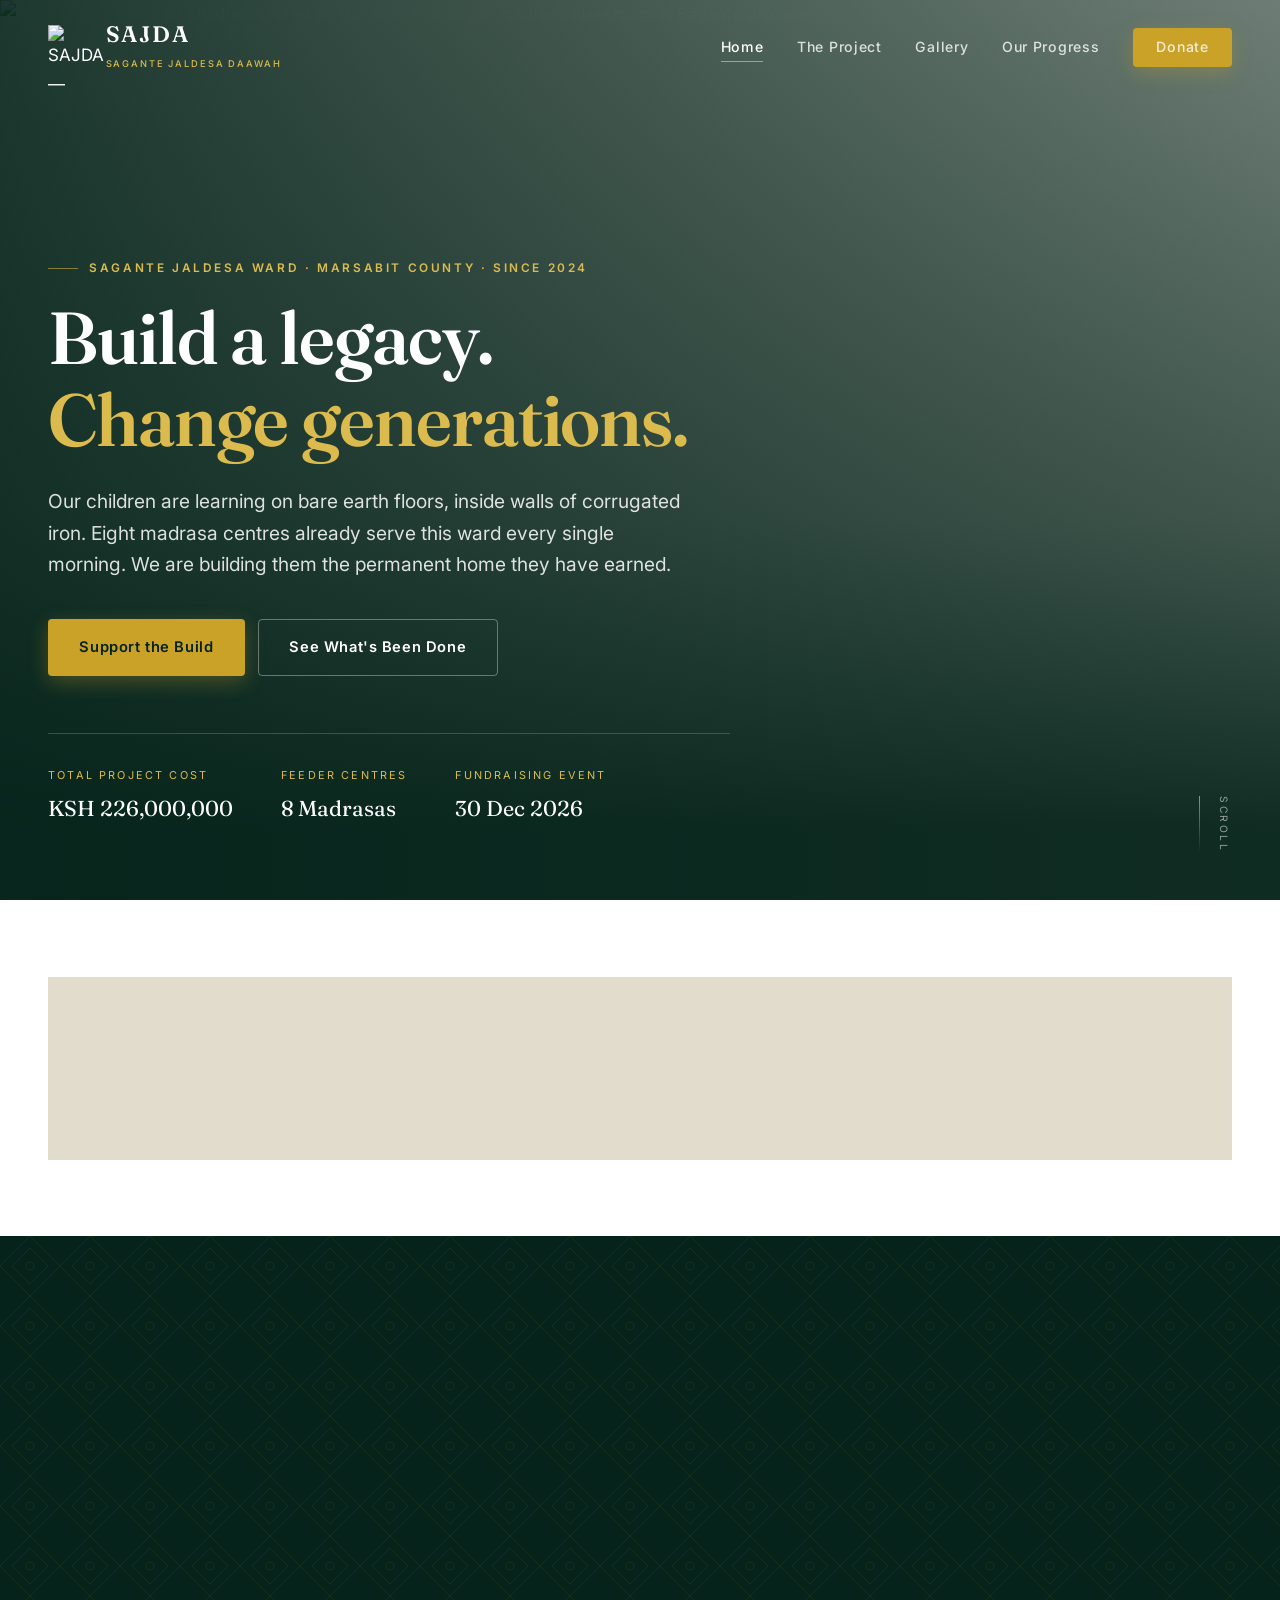
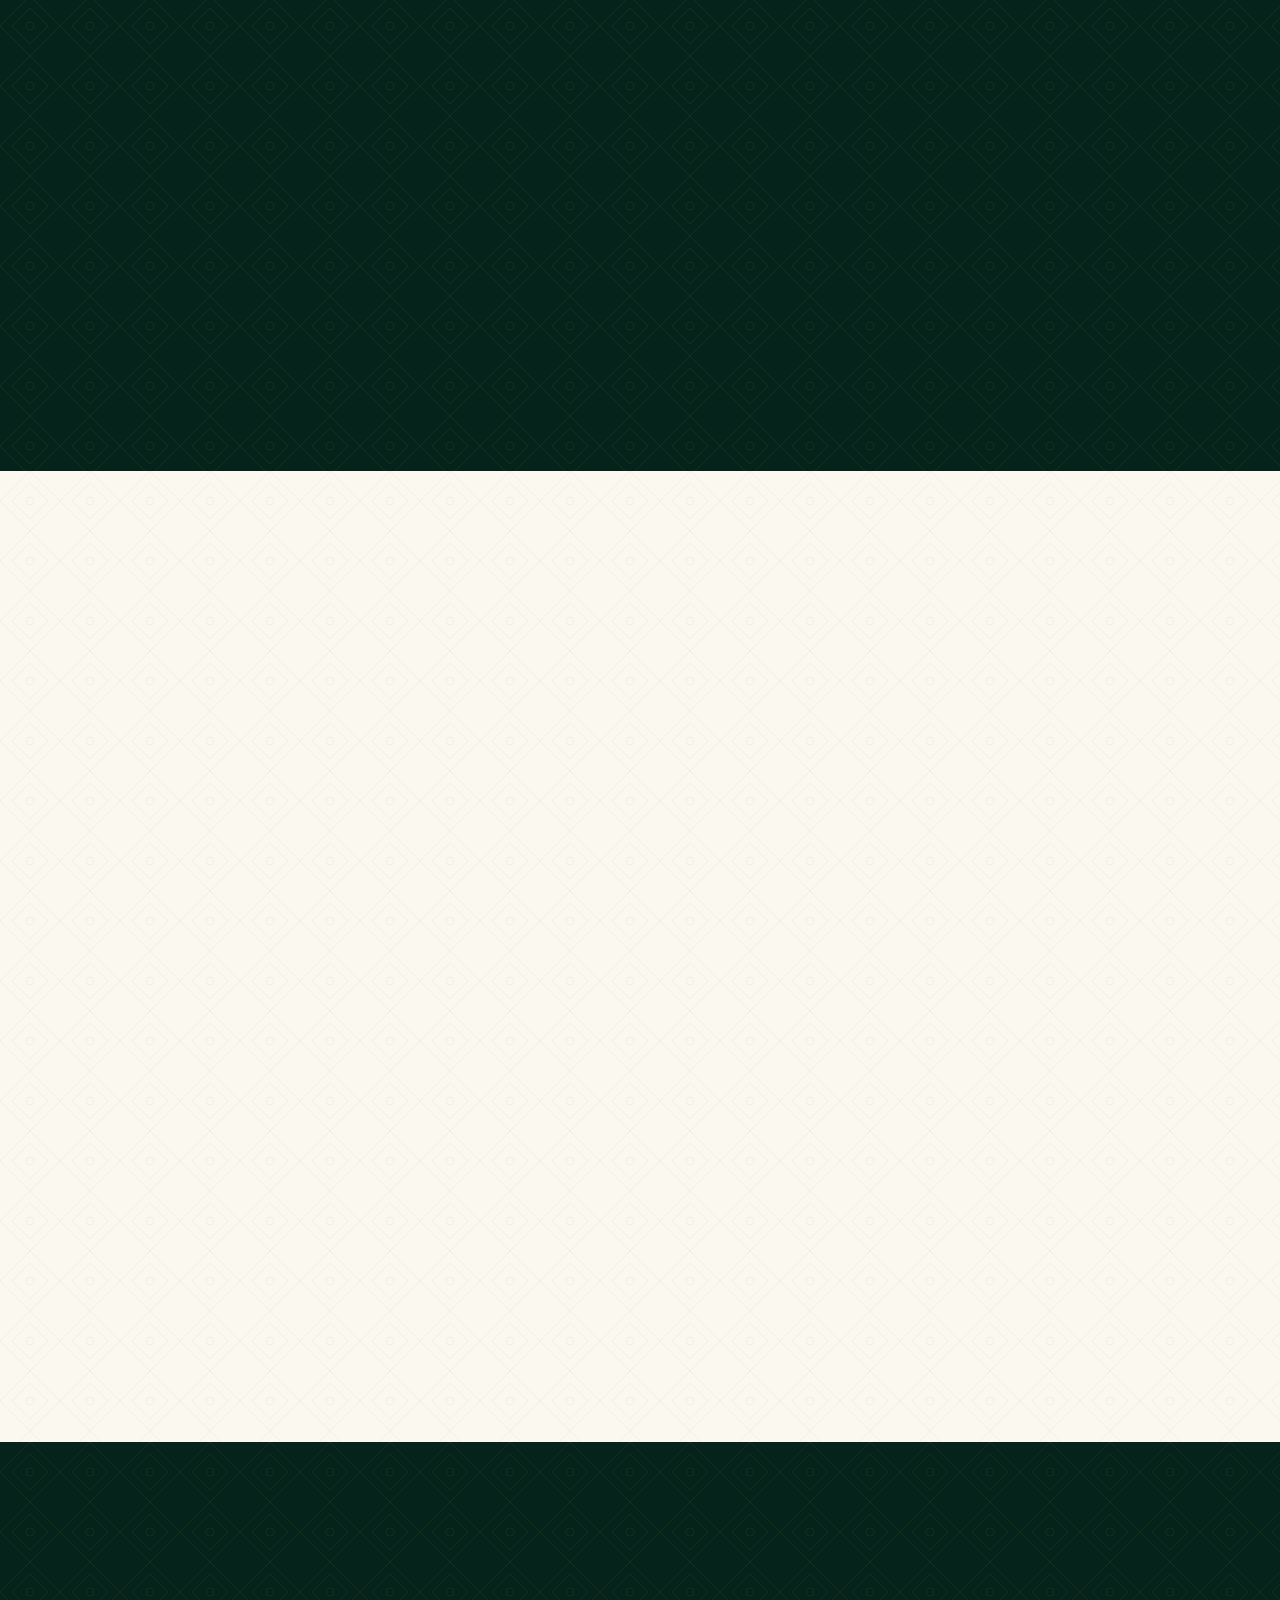
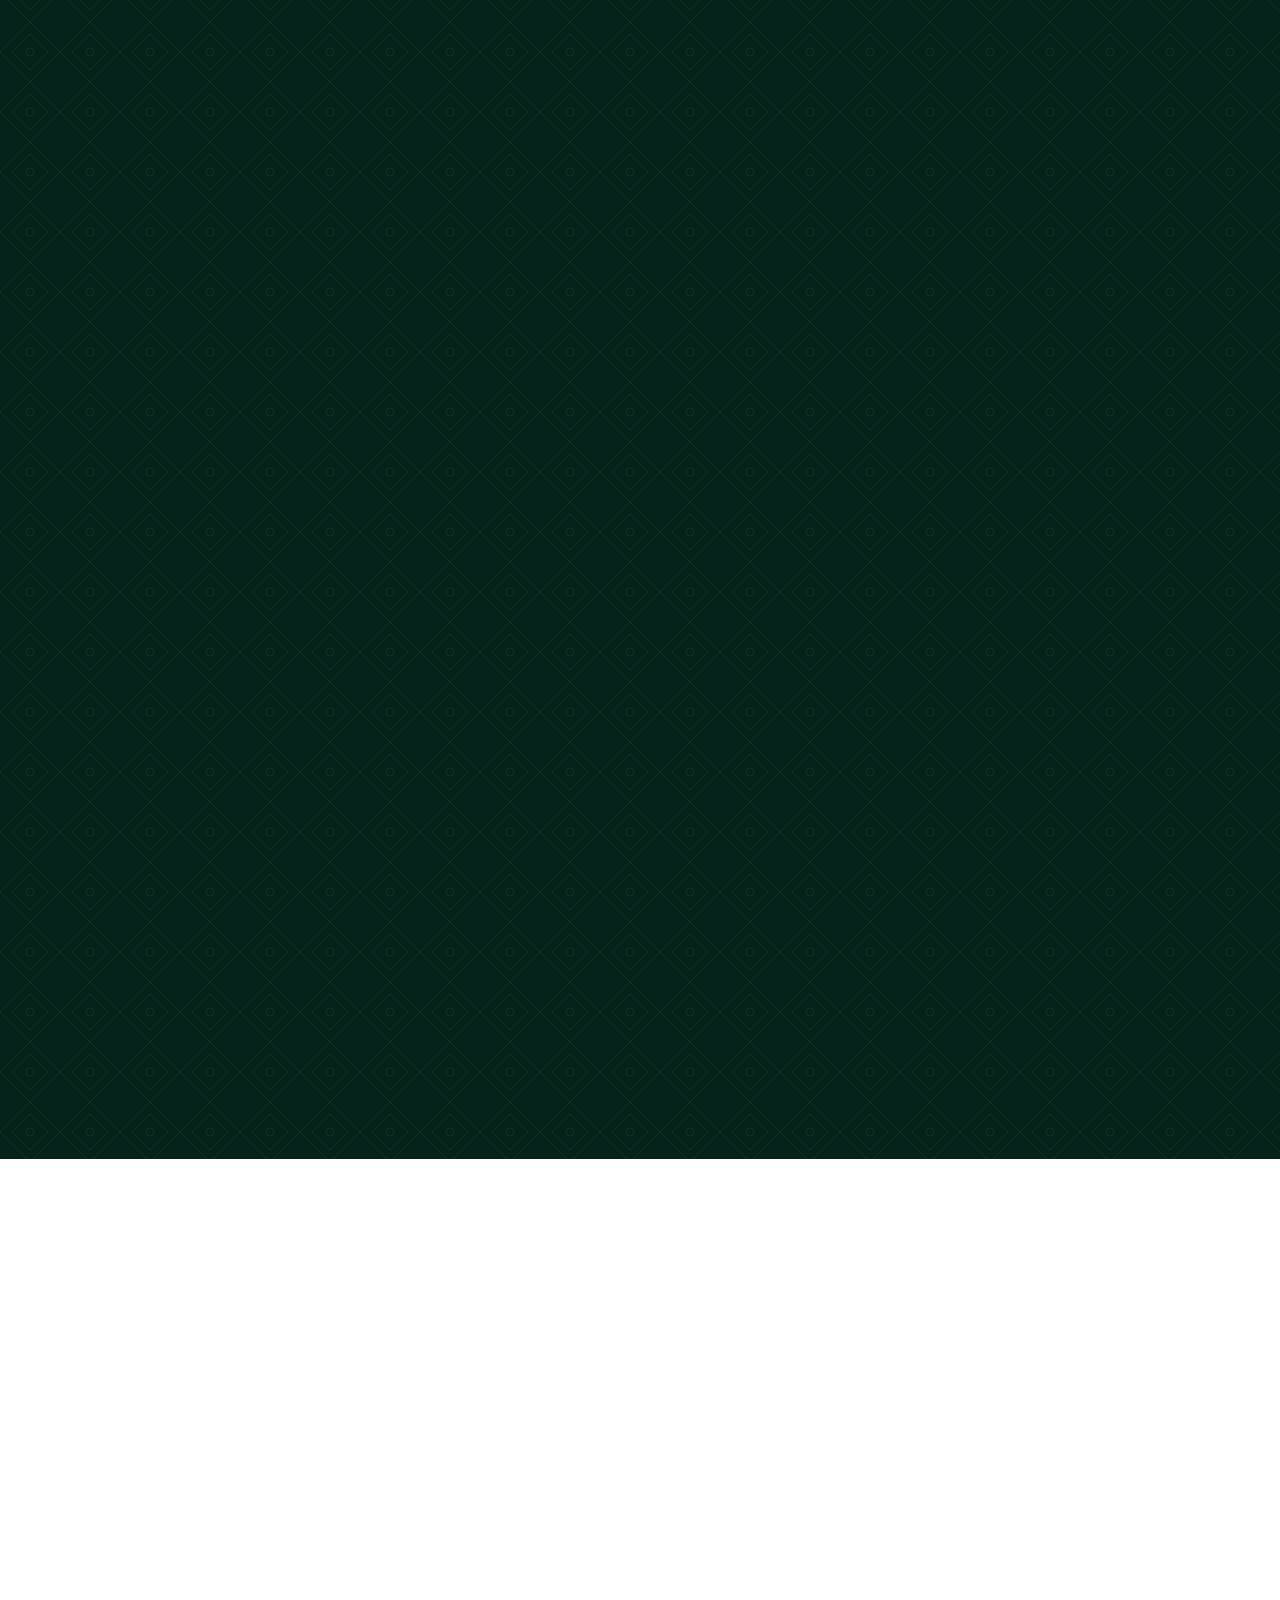
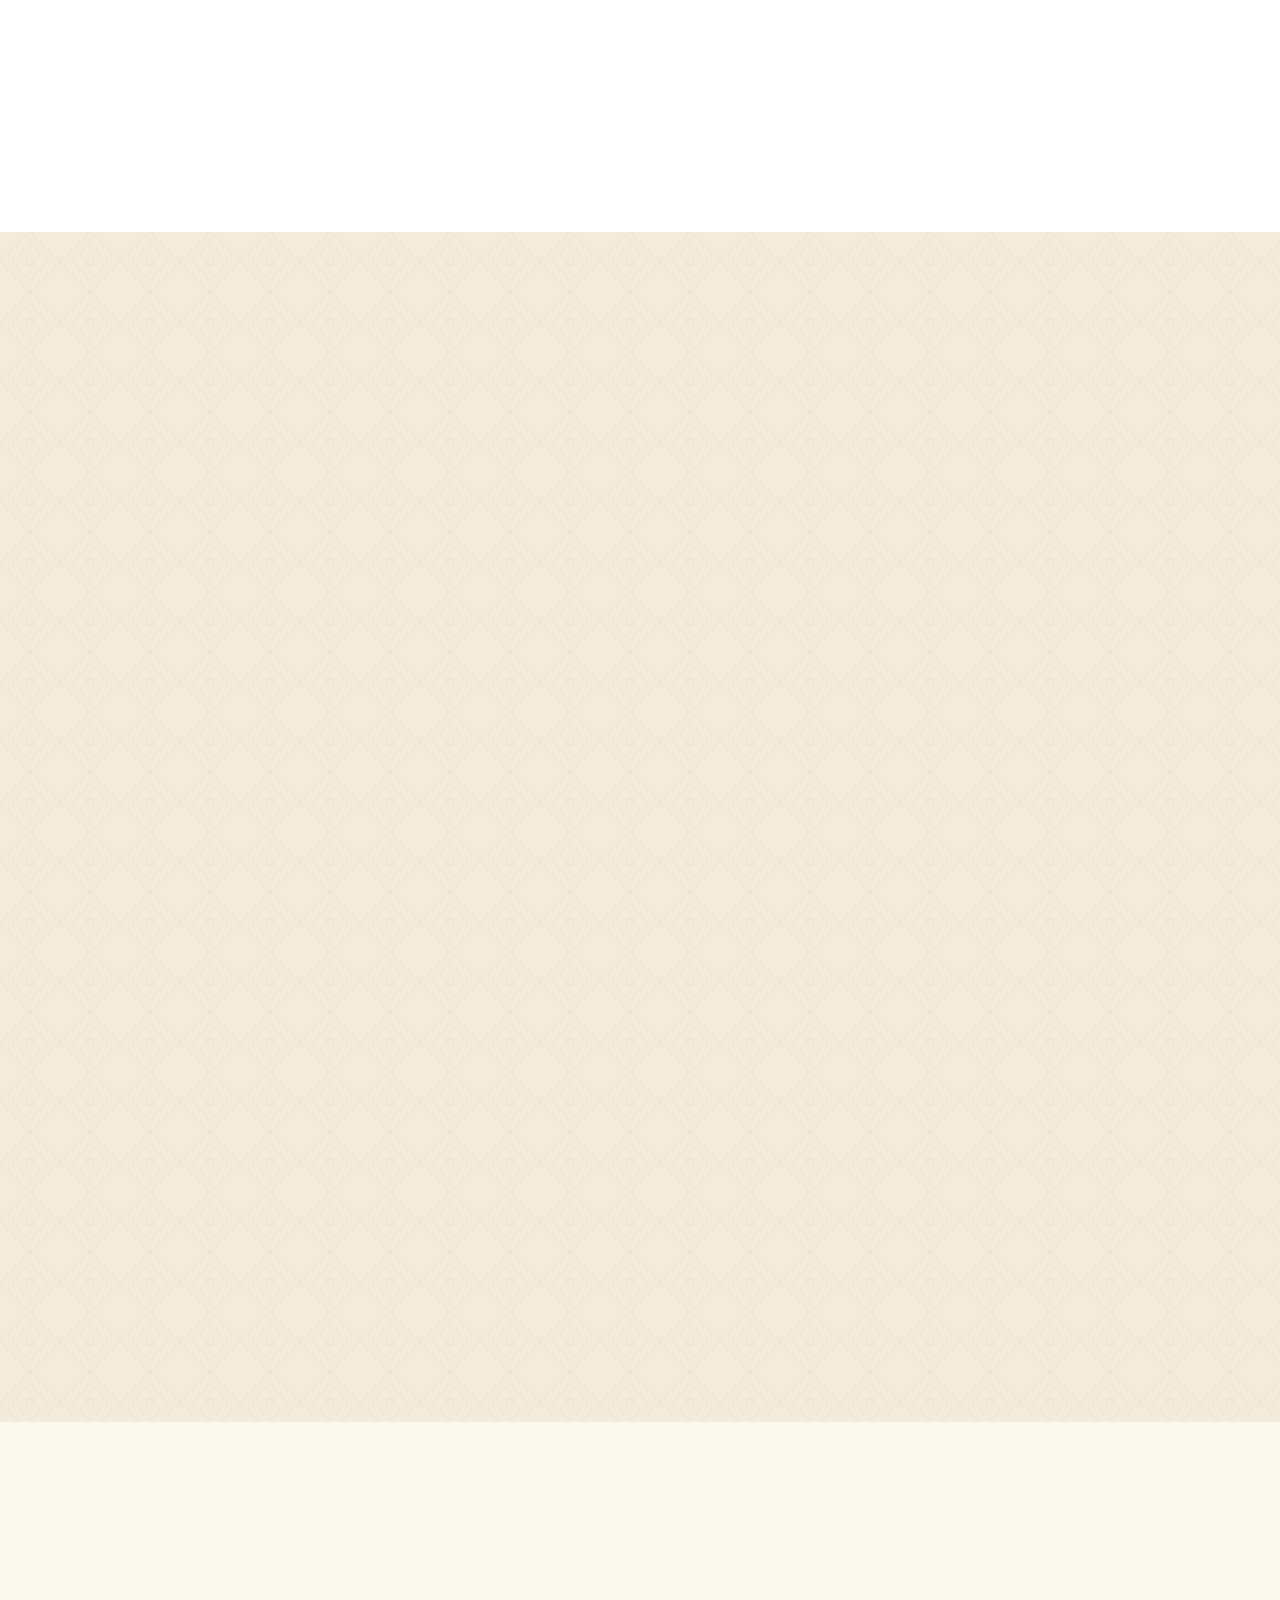
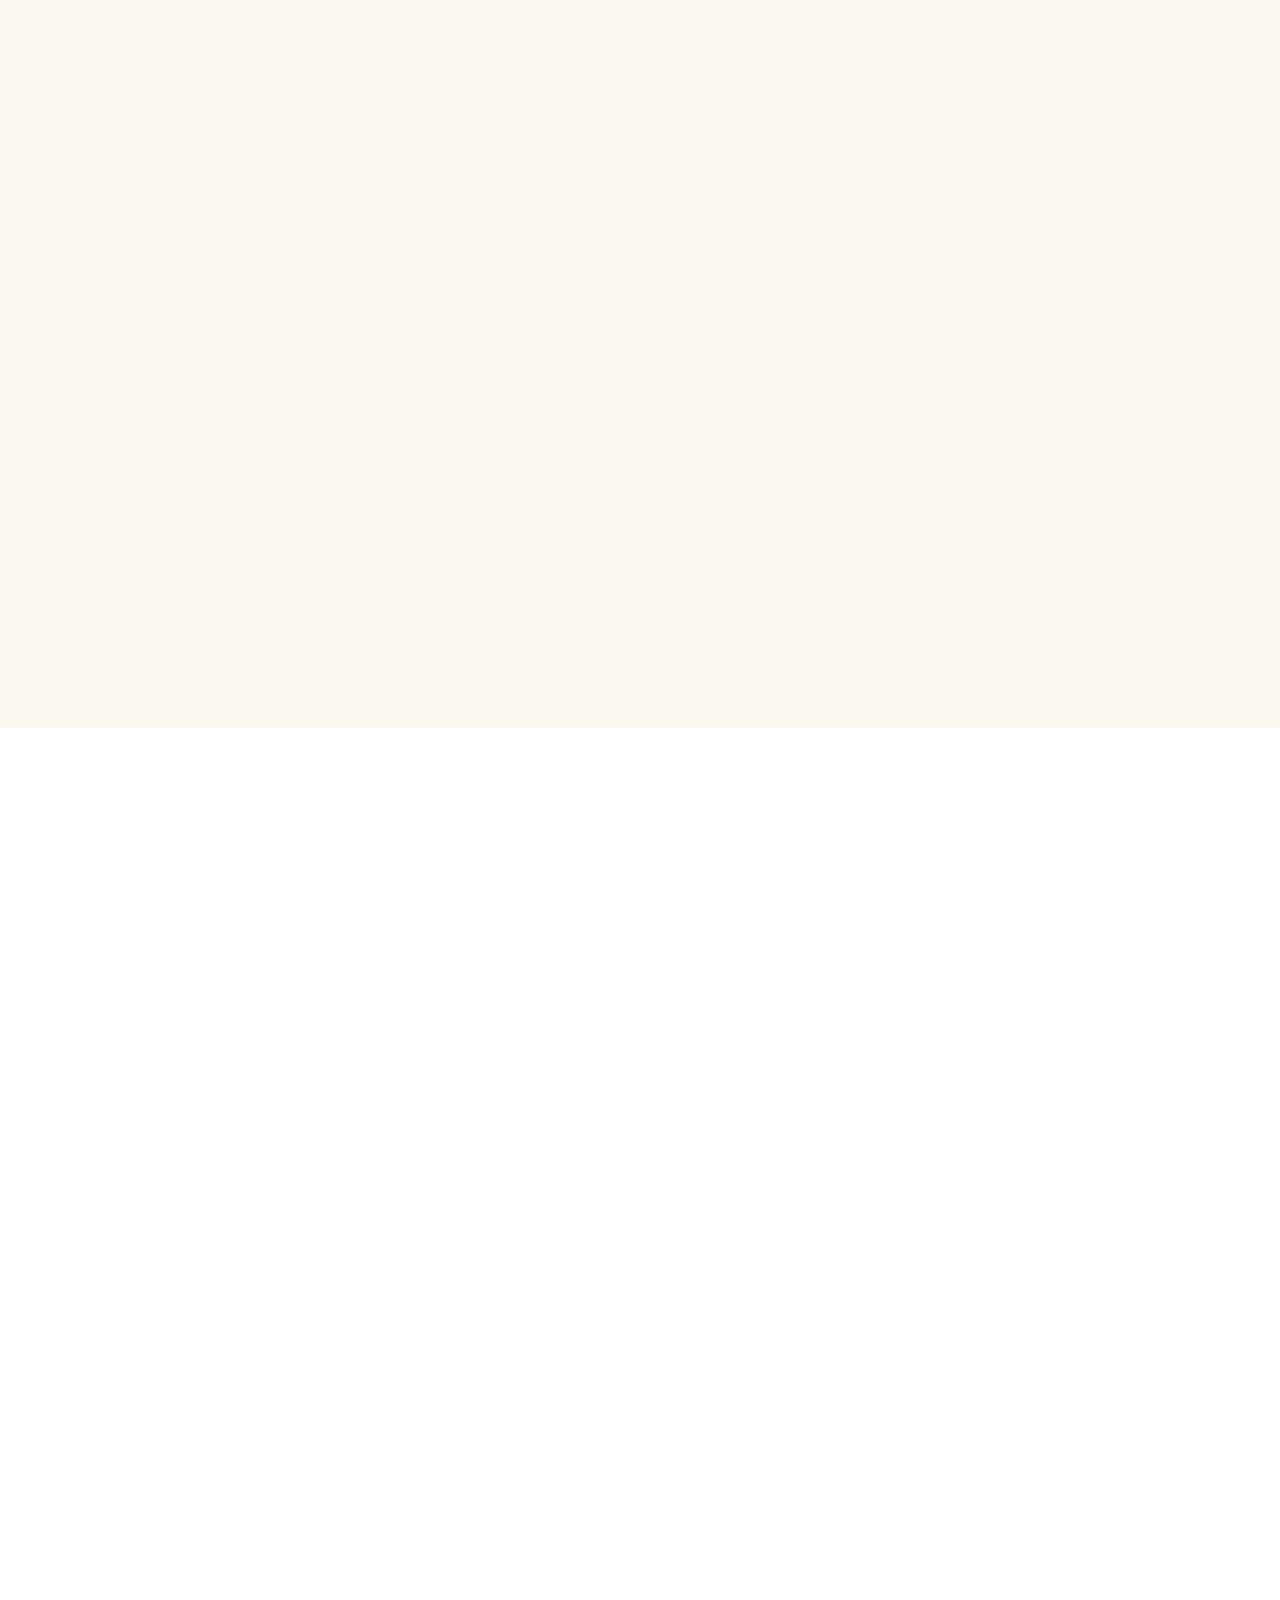
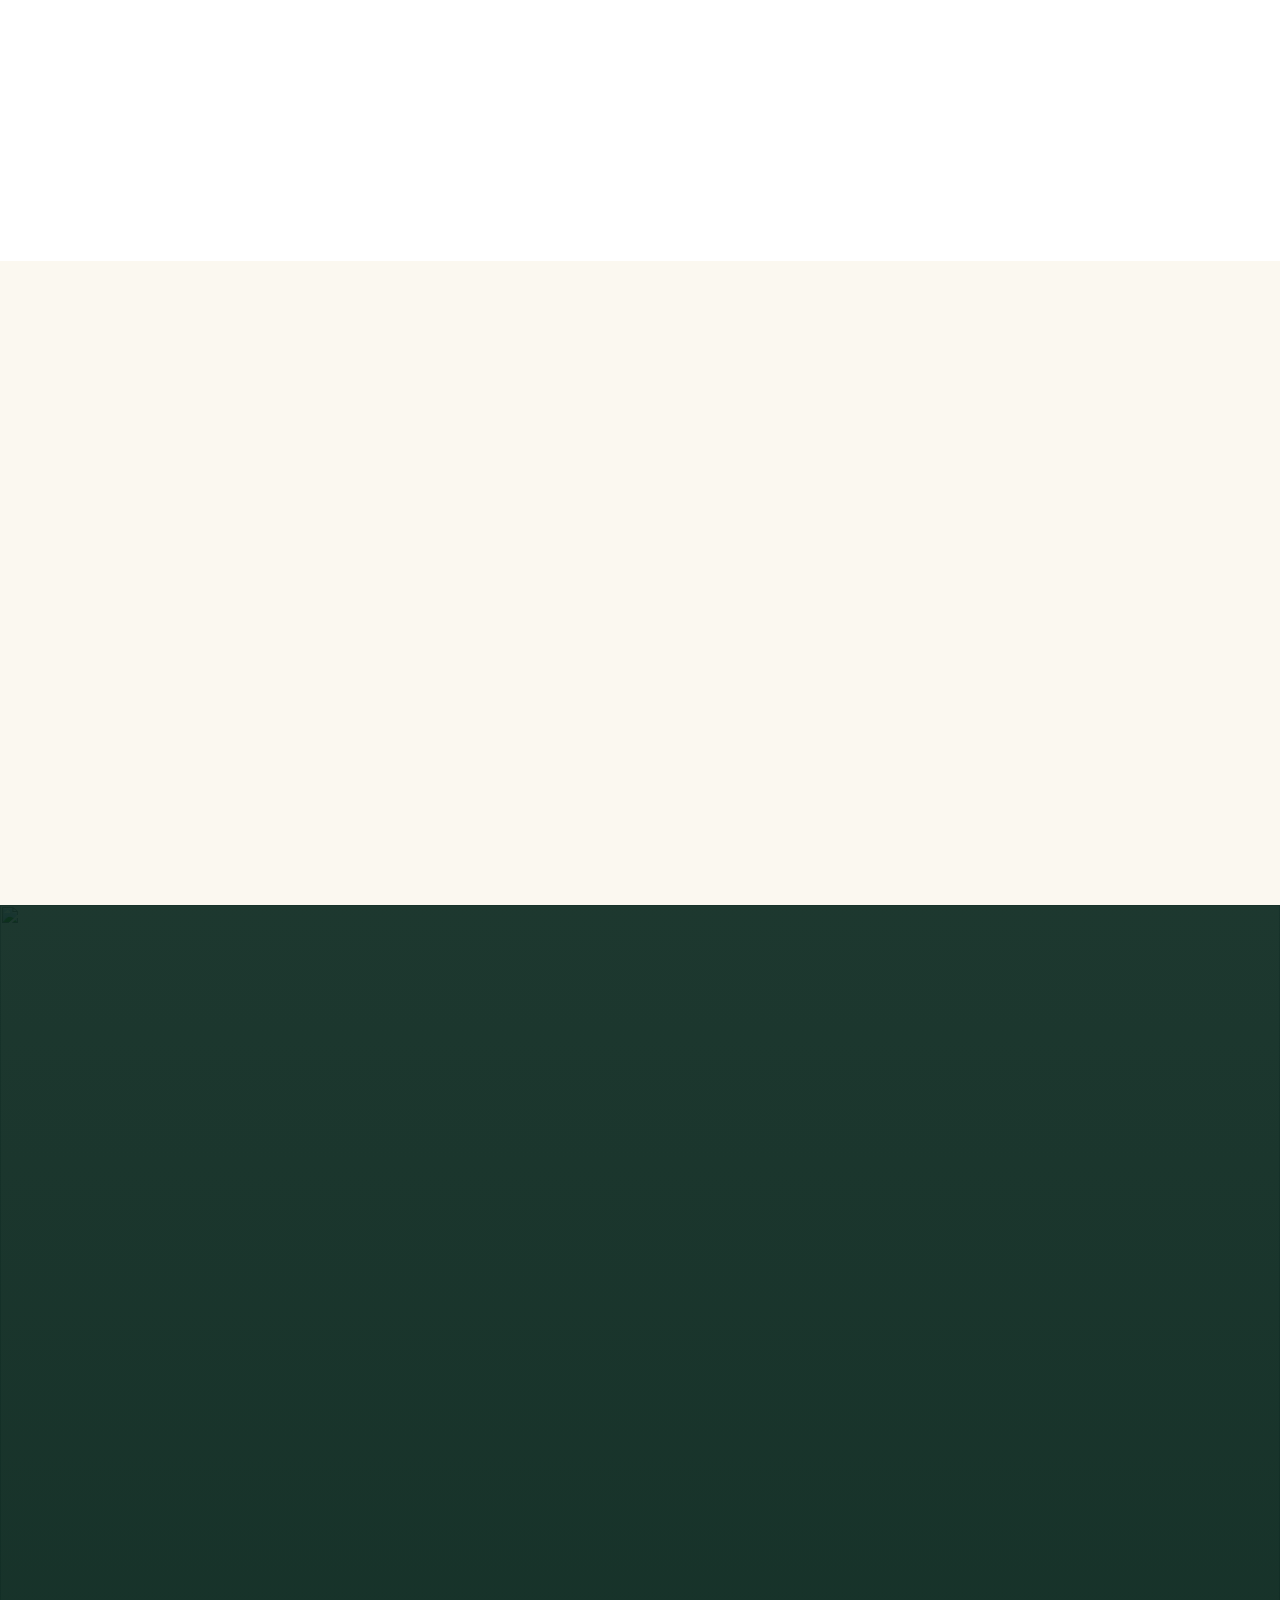
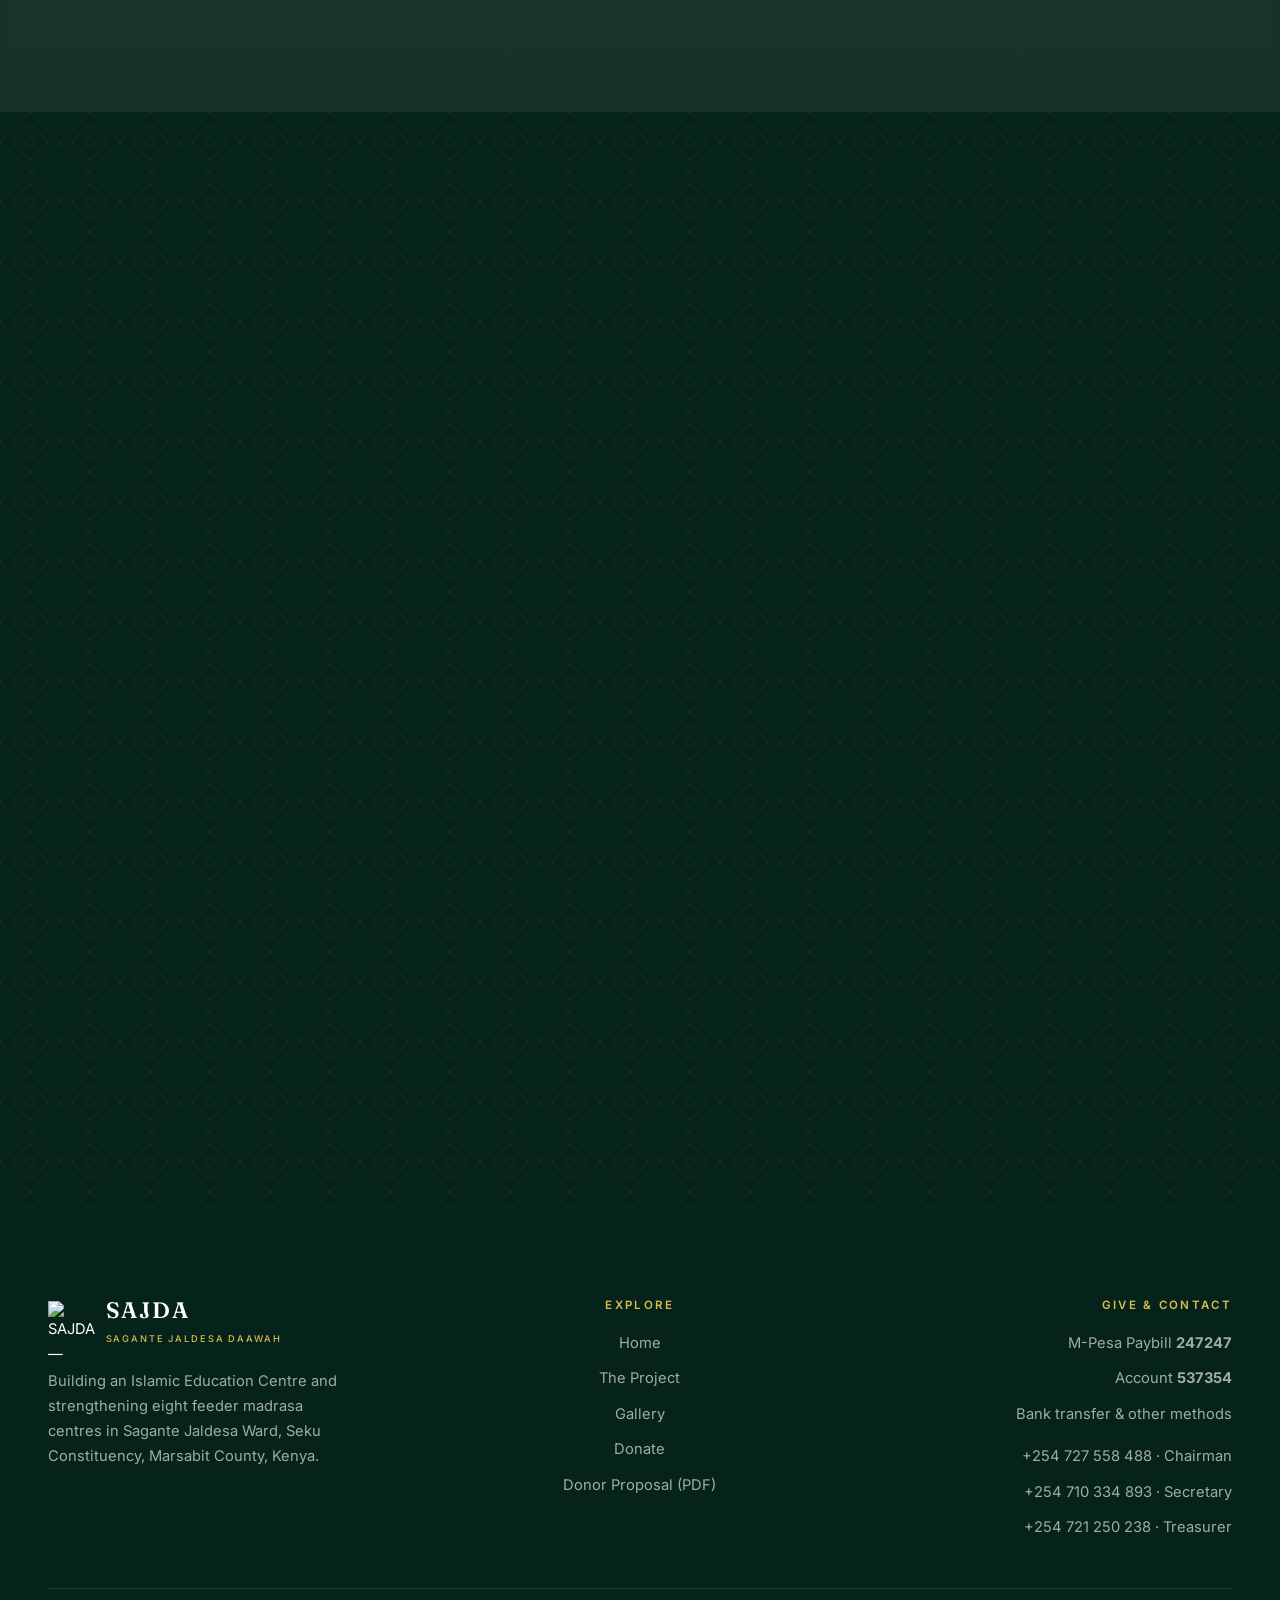
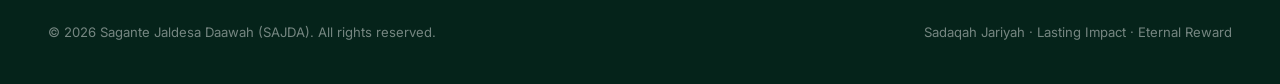
==== index.html @ c90152ca "added Donor Proposal Documents" ====
<!DOCTYPE html>
<html  lang="en">
<head>
<meta charset="utf-8">
<meta name="viewport" content="width=device-width, initial-scale=1">
<title>SAJDA — Sagante Jaldesa Daawah | Building a Home for Islamic Education in Marsabit</title>
<meta name="description" content="SAJDA is building an Islamic Education Centre and strengthening eight feeder madrasa centres in Sagante Jaldesa Ward, Marsabit County, Kenya. See the work already done and support the build.">
<meta name="theme-color" content="#05231a">

<meta property="og:type" content="website">
<meta property="og:title" content="SAJDA — Building a Home for Islamic Education in Marsabit">
<meta property="og:description" content="Eight madrasa centres. One Centre of Excellence. A permanent home for learning in Sagante Jaldesa Ward.">
<meta property="og:image" content="assets/img/hero.jpg">

<link rel="preconnect" href="https://fonts.googleapis.com">
<link rel="preconnect" href="https://fonts.gstatic.com" crossorigin>
<link href="https://fonts.googleapis.com/css2?family=Fraunces:ital,opsz,wght@0,9..144,400..700;1,9..144,400..600&family=Inter:wght@400;500;600&family=Amiri:wght@400;700&display=swap" rel="stylesheet">
<link rel="stylesheet" href="assets/css/styles.css">
<link rel="icon" type="image/png" href="assets/img/logo-96.png">
</head>
<body>

<a class="skip-link" href="#main">Skip to content</a>

<header class="site-header">
  <nav class="wrap wrap--wide nav" aria-label="Main">
    <a class="brand" href="index.html">
      <span class="brand__mark">
        <img src="assets/img/logo-96.png" alt="SAJDA — Sagante Jaldesa Daawah" width="48" height="48" decoding="async">
      </span>
      <span>
        <span class="brand__name">SAJDA</span>
        <span class="brand__sub">Sagante Jaldesa Daawah</span>
      </span>
    </a>

    <button class="nav__toggle" aria-expanded="false" aria-controls="nav-links" aria-label="Toggle menu">
      <span></span>
    </button>

    <ul class="nav__links" id="nav-links">
      <li><a href="index.html" aria-current="page">Home</a></li>
      <li><a href="project.html">The Project</a></li>
      <li><a href="gallery.html">Gallery</a></li>
      <li><a href="index.html#progress">Our Progress</a></li>
      <li><a href="donate.html" class="btn btn--gold nav__cta">Donate</a></li>
    </ul>
  </nav>
</header>

<main id="main">

  <!-- ================= HERO ================= -->
  <section class="hero">
    <div class="hero__media">
      <img src="assets/img/hero.jpg" alt="More than a hundred children seated on the floor of a single madrasa classroom in Sagante Jaldesa" fetchpriority="high">
    </div>

    <div class="wrap wrap--wide">
      <div class="hero__inner">
        <p class="eyebrow eyebrow--light">Sagante Jaldesa Ward · Marsabit County · Since 2024</p>
        <h1>Build a legacy.<em>Change generations.</em></h1>
        <p class="hero__lede">
          Our children are learning on bare earth floors, inside walls of corrugated iron.
          Eight madrasa centres already serve this ward every single morning. We are building
          them the permanent home they have earned.
        </p>

        <div class="btn-row">
          <a class="btn btn--gold" href="donate.html">Support the Build</a>
          <a class="btn btn--ghost" href="#progress">See What's Been Done</a>
        </div>

        <dl class="hero__meta">
          <div>
            <dt>Total Project Cost</dt>
            <dd>KSH 226,000,000</dd>
          </div>
          <div>
            <dt>Feeder Centres</dt>
            <dd>8 Madrasas</dd>
          </div>
          <div>
            <dt>Fundraising Event</dt>
            <dd>30 Dec 2026</dd>
          </div>
        </dl>
      </div>
    </div>

    <span class="hero__scroll">Scroll</span>
  </section>

  <!-- ================= INTRO / STATS ================= -->
  <section class="section--paper section--tight">
    <div class="wrap">
      <div class="stats">
        <div class="stat" data-reveal>
          <div class="stat__num"><span data-count="8" data-group="false">0</span></div>
          <div class="stat__label">Madrasa Centres Running</div>
        </div>
        <div class="stat" data-reveal data-delay="1">
          <div class="stat__num"><small>KSH </small><span data-count="226">0</span><small>M</small></div>
          <div class="stat__label">Total Project Cost</div>
        </div>
        <div class="stat" data-reveal data-delay="2">
          <div class="stat__num"><small>KSH </small><span data-count="80">0</span><small>M</small></div>
          <div class="stat__label">Waqf Endowment Target</div>
        </div>
        <div class="stat" data-reveal data-delay="3">
          <div class="stat__num"><span data-count="1" data-group="false">0</span></div>
          <div class="stat__label">Centre of Excellence</div>
        </div>
      </div>
    </div>
  </section>

  <!-- ================= THE FILM ================= -->
  <section class="section--dark pattern-bg" id="film">
    <div class="wrap">
      <div class="film">
        <div class="film__body" data-reveal>
          <p class="eyebrow eyebrow--light">Watch the film</p>
          <h2>We did not wait.</h2>
          <p class="lede">
            Under a tree. Under iron sheets. On bare earth. This is where the children of
            Sagante Jaldesa Ward learn every morning &mdash; and what this community has
            already built with its own hands.
          </p>
          <p>
            Rtd. Senior Chief Hussein Charfi, SAJDA Elder, calls on the community to give
            towards the masjid, the madrasa and the main Centre.
          </p>
          <a class="btn btn--gold" href="https://www.youtube.com/shorts/RKYIf7L-pLo"
             target="_blank" rel="noopener">Watch on YouTube</a>
        </div>

        <a class="film__poster" data-reveal data-delay="1"
           href="https://www.youtube.com/shorts/RKYIf7L-pLo"
           target="_blank" rel="noopener"
           aria-label="Watch the SAJDA film on YouTube (1 minute 47 seconds)">
          <img src="assets/img/film-poster.jpg" width="720" height="1280" loading="lazy"
               decoding="async"
               alt="Children of a madrasa class seated on mats beneath a tree, with the words: This is a madrasa">
          <span class="film__play" aria-hidden="true">
            <svg viewBox="0 0 24 24" fill="currentColor"><path d="M8 5v14l11-7z"/></svg>
          </span>
          <span class="film__time" aria-hidden="true">1:47</span>
        </a>
      </div>
    </div>
  </section>

  <!-- ================= WHO WE ARE ================= -->
  <section class="section--cream pattern-bg">
    <div class="wrap">
      <div class="split">
        <figure class="split__media" data-reveal>
          <img src="assets/img/med/under-tree-class.jpg" width="1100" height="479" decoding="async" alt="A madrasa class seated on mats beneath a tree, with a blackboard propped against the trunk" loading="lazy">
          <figcaption>A whole class, taught beneath a tree — because the centre has no classroom.</figcaption>
        </figure>

        <div class="split__body" data-reveal data-delay="1">
          <p class="eyebrow">Who We Are</p>
          <h2>A community that started teaching before it had anywhere to teach.</h2>
          <p class="lede">
            Sagante Jaldesa Daawah — SAJDA — was formed in 2024 by the organising committee,
            friends and families of the Sagante Jaldesa Muslim Community.
          </p>
          <p>
            We did not wait for buildings. Eight madrasa centres across the ward opened their
            doors in mabati structures, in borrowed mosque spaces, and under whatever roof
            could be found. Every one of them teaches the ibtidai classes, Grade 1 to Grade 6,
            to the children of this ward today.
          </p>
          <p>
            What we have never had is a permanent home: a place where a child can sit at a desk,
            out of the dust and the rain, and study without the roof rattling above them. That
            is what this project builds.
          </p>
          <a class="link-arrow" href="project.html">Read the full project plan &rarr;</a>
        </div>
      </div>
    </div>
  </section>

  <!-- ================= THE NEED ================= -->
  <section class="section--dark pattern-bg" id="need">
    <div class="wrap">
      <div class="section-head section-head--center" data-reveal>
        <p class="eyebrow eyebrow--light eyebrow--center">The Reality Today</p>
        <h2>Iron sheets. Earth floors. And a hundred children to a room.</h2>
        <p>
          These are not archive photographs. This is where the ibtidai classes of Sagante
          Jaldesa Ward sit down to learn, every morning of the school week.
        </p>
      </div>

      <div class="grid grid--4">
        <article class="card card--dark" data-reveal>
          <div class="card__icon" aria-hidden="true">
            <svg viewBox="0 0 24 24" fill="none" stroke="currentColor" stroke-width="1.6" stroke-linecap="round" stroke-linejoin="round">
              <path d="M12 22V12"/><path d="M12 12a5 5 0 0 1 5-5 5 5 0 0 1 .6 9.96A5 5 0 0 1 12 12z"/>
              <path d="M12 12a5 5 0 0 0-5-5 5 5 0 0 0-.6 9.96A5 5 0 0 0 12 12z"/>
            </svg>
          </div>
          <h3>No Classroom At All</h3>
          <p>
            At several centres the lesson is held under a tree. Mats on the ground, a blackboard
            propped against the trunk, and nothing at all when the rain comes.
          </p>
        </article>

        <article class="card card--dark" data-reveal data-delay="1">
          <div class="card__icon" aria-hidden="true">
            <svg viewBox="0 0 24 24" fill="none" stroke="currentColor" stroke-width="1.6" stroke-linecap="round" stroke-linejoin="round">
              <path d="M3 21h18M5 21V8l7-5 7 5v13M9 21v-6h6v6"/>
            </svg>
          </div>
          <h3>Temporary Structures</h3>
          <p>
            Classrooms of corrugated iron sheeting nailed to timber frames, with open gaps for
            windows and doorways. Dust, wind, cold and rain come straight in.
          </p>
        </article>

        <article class="card card--dark" data-reveal data-delay="2">
          <div class="card__icon" aria-hidden="true">
            <svg viewBox="0 0 24 24" fill="none" stroke="currentColor" stroke-width="1.6" stroke-linecap="round" stroke-linejoin="round">
              <path d="M17 21v-2a4 4 0 0 0-4-4H5a4 4 0 0 0-4 4v2"/><circle cx="9" cy="7" r="4"/>
              <path d="M23 21v-2a4 4 0 0 0-3-3.87M16 3.13a4 4 0 0 1 0 7.75"/>
            </svg>
          </div>
          <h3>Severe Overcrowding</h3>
          <p>
            A single room routinely holds well over a hundred learners, seated shoulder to
            shoulder on mats and bare ground. There are no desks and no partitions between classes.
          </p>
        </article>

        <article class="card card--dark" data-reveal data-delay="3">
          <div class="card__icon" aria-hidden="true">
            <svg viewBox="0 0 24 24" fill="none" stroke="currentColor" stroke-width="1.6" stroke-linecap="round" stroke-linejoin="round">
              <path d="M4 19.5A2.5 2.5 0 0 1 6.5 17H20"/><path d="M6.5 2H20v20H6.5A2.5 2.5 0 0 1 4 19.5v-15A2.5 2.5 0 0 1 6.5 2z"/>
            </svg>
          </div>
          <h3>No Path Beyond Grade 6</h3>
          <p>
            Our eight centres teach Grade 1 to 6. After that, there is nowhere in the ward for a
            child to continue Islamic study — no mutawasit, no tanawi, no Tahfidh centre.
          </p>
        </article>
      </div>

      <div class="grid grid--3 mt-lg">
        <figure data-reveal>
          <img src="assets/img/med/under-tree-mats.jpg" width="1100" height="734" decoding="async" alt="A class seated on mats in the shade of a tree, with no building at all" loading="lazy" style="border-radius:4px;aspect-ratio:3/2;object-fit:cover;width:100%">
        </figure>
        <figure data-reveal data-delay="1">
          <img src="assets/img/med/mabati-exterior.jpg" width="1100" height="734" decoding="async" alt="An iron-sheet classroom standing alone on open ground" loading="lazy" style="border-radius:4px;aspect-ratio:3/2;object-fit:cover;width:100%">
        </figure>
        <figure data-reveal data-delay="2">
          <img src="assets/img/med/mabati-crowded.jpg" width="1100" height="734" decoding="async" alt="A madrasa room packed wall to wall with seated children" loading="lazy" style="border-radius:4px;aspect-ratio:3/2;object-fit:cover;width:100%">
        </figure>
      </div>
    </div>
  </section>

  <!-- ================= PROGRESS ================= -->
  <section class="section--paper" id="progress">
    <div class="wrap">
      <div class="section-head" data-reveal>
        <p class="eyebrow">Work Already In Progress</p>
        <h2>We have already begun. With our own hands, and our own means.</h2>
        <p class="lede">
          This is not a project that starts when the money arrives. Eight centres are already
          teaching. A permanent classroom block has been built by this community — stone laid,
          roofed, plastered and painted. What follows is the evidence.
        </p>
      </div>

      <div class="split">
        <figure class="split__media" data-reveal>
          <img src="assets/img/med/permanent-complete.jpg" width="1100" height="488" decoding="async" alt="The completed permanent classroom block, plastered and roofed, with a water tank alongside" loading="lazy">
          <figcaption>The first permanent block — stone walls, roofed, plastered and painted.</figcaption>
        </figure>

        <div class="split__body" data-reveal data-delay="1">
          <h3>From mabati to masonry</h3>
          <p>
            The building above stands today in Sagante Jaldesa Ward. It was raised by this
            community, for this community — the first permanent structure to replace an iron-sheet
            classroom.
          </p>
          <p>
            It proves the thing that matters most to a donor: that funds given to SAJDA turn into
            walls, roofs and doors on the ground. Every shilling raised extends this same work
            across all eight centres.
          </p>
          <a class="link-arrow" href="gallery.html">See the full photo record &rarr;</a>
        </div>
      </div>

      <div class="steps mt-lg">
        <article class="step" data-reveal>
          <div class="step__num">01</div>
          <div class="step__body">
            <h3>Eight madrasa centres opened and running</h3>
            <p>
              Goro Rukesa, Ilman Duresa, Baraqo Jaldesa, Kara, Kubi Bagasa, Gombo, Gar Qarsa
              and Adan Sora — all eight are teaching ibtidai classes, Grade 1 to 6, right now.
            </p>
            <span class="step__tag">Complete &amp; Operating</span>
          </div>
        </article>

        <article class="step" data-reveal data-delay="1">
          <div class="step__num">02</div>
          <div class="step__body">
            <h3>Permanent classroom block raised from the ground</h3>
            <p>
              Stone laid, walls brought up, roof timbers set and the interior plastered — built by
              this community, with its own hands and its own means.
            </p>
            <figure class="step__media">
              <img src="assets/img/med/permanent-under-construction.jpg" alt="The interior of the permanent classroom block during construction, walls being plastered" loading="lazy">
            </figure>
            <span class="step__tag">Complete</span>
          </div>
        </article>

        <article class="step" data-reveal data-delay="2">
          <div class="step__num">03</div>
          <div class="step__body">
            <h3>First permanent classroom block completed</h3>
            <p>
              Stone walls, a fitted roof, glazed windows and hung doors — finished and painted.
              The template for every centre that follows.
            </p>
            <figure class="step__media">
              <img src="assets/img/med/permanent-complete.jpg" alt="The completed permanent classroom block with finished walls, roof and doors" loading="lazy">
            </figure>
            <span class="step__tag">Complete</span>
          </div>
        </article>

        <article class="step" data-reveal data-delay="3">
          <div class="step__num">04</div>
          <div class="step__body">
            <h3>Main Centre — designs ongoing</h3>
            <p>
              Drawings for the Sagante Jaldesa Islamic Education Centre are being developed, together
              with the five-storey Waqf rental building that will sustain it. This is what the
              fundraiser exists for.
            </p>
            <span class="step__tag">In Progress</span>
          </div>
        </article>
      </div>
    </div>
  </section>

  <!-- ================= VISION ================= -->
  <section class="section--sand pattern-bg">
    <div class="wrap">
      <div class="section-head section-head--center" data-reveal>
        <p class="eyebrow eyebrow--center">Our Vision</p>
        <h2>A dignified, permanent home for Islamic learning in Marsabit.</h2>
        <p>
          To establish an Islamic Education Complex that combines the national
          curriculum with Islamic values — providing quality, safe and dignified learning for
          generations to come.
        </p>
      </div>

      <div class="grid grid--3">
        <article class="card" data-reveal>
          <span class="card__num">01</span>
          <h3>Islamic Education Complex</h3>
          <p>
            A permanent campus carrying ibtidai, mutawasit, tanawi and Tahfidh classes, fed by the
            eight existing centres and the new ones being added across Sagante Jaldesa Ward and
            beyond. Alongside Islamic education and teacher training it will build practical
            skills — computer literacy and programming among them.
          </p>
        </article>

        <article class="card" data-reveal data-delay="1">
          <span class="card__num">02</span>
          <h3>Deen Teachers Training</h3>
          <p>
            Building the capacity of the next generation of qualified Islamic educators, so the
            centre is staffed by teachers raised in this community.
          </p>
        </article>

        <article class="card" data-reveal data-delay="2">
          <span class="card__num">03</span>
          <h3>Waqf Endowment — KSH 80M</h3>
          <p>
            A five-storey rental building whose income sustains administration, teachers' salaries
            and maintenance — so the centre never again depends on a single appeal.
          </p>
        </article>
      </div>

      <div class="text-center mt-lg" data-reveal>
        <a class="btn btn--outline" href="project.html">Explore the Full Project</a>
      </div>
    </div>
  </section>

  <!-- ================= DONOR PROPOSAL ================= -->
  <section class="section--cream" id="proposal">
    <div class="wrap">
      <div class="split">
        <a class="doc-card" href="assets/docs/SAJDA-Donor-Proposal.pdf" target="_blank" rel="noopener"
           data-reveal aria-label="Open the SAJDA Donor Proposal (PDF)">
          <span class="doc-card__bar" aria-hidden="true"><i></i><i></i><i></i><i></i></span>
          <span class="doc-card__kicker">Donor Proposal</span>
          <span class="doc-card__title">SAJDA Islamic Centre of Excellence &amp; Waqf</span>
          <span class="doc-card__date">01.10.2026</span>
          <span class="doc-card__org">
            Sagante Jaldesa Dawah (SAJDA)<br>
            POB 49 &ndash; 60500, Marsabit County, Kenya
          </span>
          <span class="doc-card__badge" aria-hidden="true">PDF</span>
        </a>

        <div class="split__body" data-reveal data-delay="1">
          <p class="eyebrow">For Donors &amp; Partners</p>
          <h2>Read the full Donor Proposal.</h2>
          <p class="lede">
            The official SAJDA proposal for the Islamic Centre of Excellence and its Waqf
            endowment &mdash; everything a donor, partner or institution needs in one document.
          </p>
          <ul class="doc-list">
            <li>The five pillars: Tanawi, Jamia, Tahfidh, Deen Teachers College &amp; TVET, and the Waqf</li>
            <li>How the KSH 80M Waqf sustains teachers, scholarships and the eight village madrasas</li>
            <li>Ways to invest, partner, sponsor or share &mdash; and how funds are held as an Amanah</li>
            <li>M-Pesa and bank details for giving</li>
          </ul>
          <div class="btn-row">
            <a class="btn btn--green" href="assets/docs/SAJDA-Donor-Proposal.pdf"
               download="SAJDA-Donor-Proposal.pdf">Download Proposal (PDF)</a>
            <a class="btn btn--outline" href="assets/docs/SAJDA-Donor-Proposal.pdf"
               target="_blank" rel="noopener">Read Online</a>
          </div>
          <p class="doc-meta">PDF &middot; 5 pages &middot; 463 KB &middot; Please share it with anyone who can help.</p>
        </div>
      </div>
    </div>
  </section>

  <!-- ================= GALLERY PREVIEW ================= -->
  <section class="section--paper">
    <div class="wrap wrap--wide">
      <div class="section-head section-head--center" data-reveal>
        <p class="eyebrow eyebrow--center">The Record</p>
        <h2>See it for yourself.</h2>
        <p>
          Photographs from the ground across Sagante Jaldesa Ward — the classrooms as they
          are, the children who fill them, and the buildings already rising.
        </p>
      </div>

      <div class="gallery" data-reveal>
        <a class="gallery__item" href="gallery.html" aria-label="View gallery">
          <img src="assets/img/thumbs/under-tree-class.jpg" alt="A madrasa class seated on mats beneath a tree" loading="lazy">
          <span class="gallery__cap">A whole class, taught beneath a tree.</span>
        </a>
        <a class="gallery__item" href="gallery.html" aria-label="View gallery">
          <img src="assets/img/thumbs/mabati-earth-floor.jpg" alt="Children learning on an earth floor inside an iron-sheet classroom" loading="lazy">
          <span class="gallery__cap">Iron sheets, an earth floor, and no desks.</span>
        </a>
        <a class="gallery__item" href="gallery.html" aria-label="View gallery">
          <img src="assets/img/thumbs/IMG_0682.jpg" alt="Smiling children with their arms around each other outside the madrasa" loading="lazy">
          <span class="gallery__cap">Friendship at break time.</span>
        </a>
        <a class="gallery__item" href="gallery.html" aria-label="View gallery">
          <img src="assets/img/thumbs/children-faces.jpg" alt="Close-up of children's faces at an open-air madrasa" loading="lazy">
          <span class="gallery__cap">The children this appeal is for.</span>
        </a>
        <a class="gallery__item" href="gallery.html" aria-label="View gallery">
          <img src="assets/img/thumbs/permanent-under-construction.jpg" alt="The permanent classroom block during construction, walls being plastered" loading="lazy">
          <span class="gallery__cap">The permanent block going up — our own hands.</span>
        </a>
        <a class="gallery__item" href="gallery.html" aria-label="View gallery">
          <img src="assets/img/thumbs/permanent-complete.jpg" alt="The completed permanent classroom block, plastered and roofed" loading="lazy">
          <span class="gallery__cap">Roof on, walls up, doors hung.</span>
        </a>
      </div>

      <div class="text-center mt-lg" data-reveal>
        <a class="btn btn--green" href="gallery.html">Open the Full Gallery</a>
      </div>
    </div>
  </section>

  <!-- ================= INVITATION ================= -->
  <section class="section--cream section--tight">
    <div class="wrap">
      <div class="split split--reverse">
        <div class="split__body" data-reveal>
          <p class="eyebrow">The Fundraiser</p>
          <h2>30th December 2026 · Marsabit Stadium</h2>
          <p class="lede">
            The organising committee, friends and families of the Sagante Jaldesa Muslim
            Community cordially invite you.
          </p>
          <p>
            The event raises funds to construct the Sagante Jaldesa Islamic Education Centre,
            to strengthen the eight SAJDA supporting centres that feed it, and to establish a
            Waqf that will carry administration and teachers' salaries for the long term.
          </p>
          <div class="btn-row">
            <a class="btn btn--green" href="donate.html">Ways to Contribute</a>
            <a class="btn btn--outline" href="assets/img/invitation.jpg" target="_blank" rel="noopener">View Full Invitation</a>
          </div>
        </div>

        <figure class="invitation" data-reveal data-delay="1">
          <img src="assets/img/invitation.jpg" alt="Official SAJDA fundraising invitation card showing the eight madrasa centres, the main Centre of Excellence, the Waqf building and contribution details" loading="lazy">
          <figcaption>Official invitation — the eight feeder centres, the Centre of Excellence and the Waqf building.</figcaption>
        </figure>
      </div>
    </div>
  </section>

  <!-- ================= QUOTE / CTA ================= -->
  <section class="cta-band">
    <div class="cta-band__media">
      <img src="assets/img/band-cta.jpg" alt="" aria-hidden="true" loading="lazy">
    </div>
    <div class="wrap wrap--narrow">
      <div class="quote" data-reveal>
        <p class="quote__arabic">مَنْ دَلَّ عَلَى خَيْرٍ فَلَهُ مِثْلُ أَجْرِ فَاعِلِهِ</p>
        <blockquote>
          &ldquo;When a person dies, his deeds come to an end except for three: ongoing charity
          (sadaqah jariyah), beneficial knowledge, or a righteous child who prays for him.&rdquo;
        </blockquote>
        <cite>Sahih Muslim</cite>
      </div>

      <div class="text-center mt-lg" data-reveal data-delay="1">
        <div class="btn-row">
          <a class="btn btn--gold" href="donate.html">Give Your Sadaqah Jariyah</a>
        </div>
      </div>
    </div>
  </section>

  <!-- ================= DONATE STRIP ================= -->
  <section class="section--dark pattern-bg" id="donate">
    <div class="wrap">
      <div class="section-head section-head--center" data-reveal>
        <p class="eyebrow eyebrow--light eyebrow--center">Support the Build</p>
        <h2>Invest today. Reap forever.</h2>
        <p>Contribute directly through M-Pesa. Every contribution counts. Every child matters.</p>
      </div>

      <div class="paybill" data-reveal>
        <div class="paybill__cell">
          <div class="paybill__label">Pay Bill Number</div>
          <div class="paybill__value">247247</div>
          <button class="copy-btn" data-copy="247247" type="button">Copy</button>
        </div>
        <div class="paybill__cell">
          <div class="paybill__label">Account Number</div>
          <div class="paybill__value">537354</div>
          <button class="copy-btn" data-copy="537354" type="button">Copy</button>
        </div>
      </div>

      <div class="funding mt-md" data-reveal data-delay="1">
        <div class="funding__row">
          <div>
            <div class="funding__label">Total Project Cost</div>
            <div class="funding__val">KSH 226,000,000</div>
          </div>
          <div>
            <div class="funding__label">Of Which Waqf Endowment</div>
            <div class="funding__val">KSH 80,000,000</div>
          </div>
        </div>
        <div class="funding__track">
          <div class="funding__fill" data-progress="35"></div>
        </div>
        <p class="funding__note">
          The Waqf endowment accounts for roughly 35% of the total target — the portion that
          keeps the centre running long after the building is finished.
        </p>
      </div>

      <div class="text-center mt-lg" data-reveal data-delay="2">
        <a class="btn btn--gold" href="donate.html">All Ways to Give</a>
      </div>
    </div>
  </section>

</main>

<footer class="site-footer">
  <div class="wrap wrap--wide">
    <div class="footer-grid">
      <div class="footer-about">
        <a class="brand" href="index.html">
          <span class="brand__mark">
            <img src="assets/img/logo-96.png" alt="SAJDA — Sagante Jaldesa Daawah" width="48" height="48" loading="lazy" decoding="async">
          </span>
          <span>
            <span class="brand__name">SAJDA</span>
            <span class="brand__sub">Sagante Jaldesa Daawah</span>
          </span>
        </a>
        <p>
          Building an Islamic Education Centre and strengthening eight feeder madrasa
          centres in Sagante Jaldesa Ward, Seku Constituency, Marsabit County, Kenya.
        </p>
      </div>

      <div class="footer-col--center">
        <h4>Explore</h4>
        <ul>
          <li><a href="index.html">Home</a></li>
          <li><a href="project.html">The Project</a></li>
          <li><a href="gallery.html">Gallery</a></li>
          <li><a href="donate.html">Donate</a></li>
          <li><a href="assets/docs/SAJDA-Donor-Proposal.pdf" download>Donor Proposal (PDF)</a></li>
        </ul>
      </div>

      <div class="footer-col--right">
        <h4>Give &amp; Contact</h4>
        <ul>
          <li>M-Pesa Paybill <strong>247247</strong></li>
          <li>Account <strong>537354</strong></li>
          <li><a href="donate.html">Bank transfer &amp; other methods</a></li>
          <li style="margin-top:1.1rem"><a href="tel:+254727558488">+254 727 558 488</a> · Chairman</li>
          <li><a href="tel:+254710334893">+254 710 334 893</a> · Secretary</li>
          <li><a href="tel:+254721250238">+254 721 250 238</a> · Treasurer</li>
        </ul>
      </div>
    </div>

    <div class="footer-bottom">
      <p>&copy; <span data-year>2026</span> Sagante Jaldesa Daawah (SAJDA). All rights reserved.</p>
      <p>Sadaqah Jariyah · Lasting Impact · Eternal Reward</p>
    </div>
  </div>
</footer>

<script src="assets/js/main.js" defer></script>
</body>
</html>
---- assets/css/styles.css ----
/* ==========================================================================
   SAJDA — Sagante Jaldesa Daawah
   Core stylesheet
   ========================================================================== */

/* --- Tokens ------------------------------------------------------------- */
:root {
  --green-900: #05231a;
  --green-800: #0a3527;
  --green-700: #0f4a35;
  --green-600: #166348;
  --green-500: #1f8560;
  --green-50:  #eef5f1;

  --gold-600: #a9821c;
  --gold-500: #c9a227;
  --gold-400: #dcbb4e;
  --gold-200: #f0e0b0;

  --cream:  #fbf8f0;
  --sand:   #f3ebdb;
  --paper:  #ffffff;

  --ink:    #16201c;
  --body:   #3e4a45;
  --muted:  #6d7a74;
  --line:   #e2dccd;

  --font-display: "Fraunces", "Iowan Old Style", Georgia, serif;
  --font-body: "Inter", -apple-system, BlinkMacSystemFont, "Segoe UI", sans-serif;
  --font-arabic: "Amiri", "Traditional Arabic", serif;

  --wrap: 1200px;
  --gutter: clamp(1.25rem, 4vw, 3rem);
  --radius: 4px;

  --shadow-sm: 0 1px 2px rgba(5, 35, 26, .06), 0 4px 12px rgba(5, 35, 26, .05);
  --shadow-md: 0 4px 10px rgba(5, 35, 26, .07), 0 18px 40px rgba(5, 35, 26, .09);
  --shadow-lg: 0 10px 24px rgba(5, 35, 26, .10), 0 40px 80px rgba(5, 35, 26, .14);

  --ease: cubic-bezier(.22, .61, .36, 1);
}

/* --- Reset -------------------------------------------------------------- */
*, *::before, *::after { box-sizing: border-box; }
* { margin: 0; }

html {
  -webkit-text-size-adjust: 100%;
  scroll-behavior: smooth;
  scroll-padding-top: 90px;
}

body {
  font-family: var(--font-body);
  font-size: 1.0625rem;
  line-height: 1.7;
  color: var(--body);
  background: var(--cream);
  -webkit-font-smoothing: antialiased;
  text-rendering: optimizeLegibility;
  overflow-x: hidden;
}

img, picture, video { display: block; max-width: 100%; height: auto; }
a { color: inherit; text-decoration: none; }
button { font: inherit; color: inherit; background: none; border: 0; cursor: pointer; }
ul, ol { list-style: none; padding: 0; }

:focus-visible {
  outline: 3px solid var(--gold-500);
  outline-offset: 3px;
  border-radius: 2px;
}

/* --- Typography --------------------------------------------------------- */
h1, h2, h3, h4 {
  font-family: var(--font-display);
  font-weight: 600;
  line-height: 1.12;
  color: var(--ink);
  letter-spacing: -.015em;
  font-variation-settings: "SOFT" 0, "WONK" 0;
}

h1 { font-size: clamp(2.5rem, 6.2vw, 4.6rem); }
h2 { font-size: clamp(2rem, 4.2vw, 3.1rem); }
h3 { font-size: clamp(1.25rem, 2vw, 1.55rem); }

p { text-wrap: pretty; }
h1, h2, h3 { text-wrap: balance; }

.eyebrow {
  display: inline-flex;
  align-items: center;
  gap: .7rem;
  font-family: var(--font-body);
  font-size: .74rem;
  font-weight: 600;
  letter-spacing: .22em;
  text-transform: uppercase;
  color: var(--gold-600);
  margin-bottom: 1.15rem;
}
.eyebrow::before {
  content: "";
  width: 30px;
  height: 1px;
  background: currentColor;
  opacity: .55;
}
.eyebrow--center { justify-content: center; }
.eyebrow--light { color: var(--gold-400); }

.lede {
  font-size: clamp(1.1rem, 1.6vw, 1.3rem);
  line-height: 1.62;
  color: var(--body);
}

.section-head { max-width: 58ch; margin-bottom: clamp(2.5rem, 5vw, 4rem); }
.section-head--center { margin-inline: auto; text-align: center; }
.section-head p { margin-top: 1.15rem; }

/* --- Layout ------------------------------------------------------------- */
.wrap {
  width: min(var(--wrap), 100% - var(--gutter) * 2);
  margin-inline: auto;
}
.wrap--narrow { width: min(820px, 100% - var(--gutter) * 2); }
.wrap--wide { width: min(1420px, 100% - var(--gutter) * 2); }

section { padding-block: clamp(4.5rem, 9vw, 8rem); }
.section--tight { padding-block: clamp(3.5rem, 6vw, 5.5rem); }
.section--cream { background: var(--cream); }
.section--sand { background: var(--sand); }
.section--paper { background: var(--paper); }

.section--dark {
  background: var(--green-900);
  color: rgba(255, 255, 255, .82);
}
.section--dark h1,
.section--dark h2,
.section--dark h3 { color: #fff; }

/* Islamic geometric texture overlay */
.pattern-bg { position: relative; isolation: isolate; }
.pattern-bg::before {
  content: "";
  position: absolute;
  inset: 0;
  z-index: -1;
  background-image: url("data:image/svg+xml,%3Csvg xmlns='http://www.w3.org/2000/svg' width='60' height='60' viewBox='0 0 60 60'%3E%3Cg fill='none' stroke='%230f4a35' stroke-width='1'%3E%3Cpath d='M30 0l30 30-30 30L0 30z'/%3E%3Cpath d='M30 12l18 18-18 18-18-18z'/%3E%3Ccircle cx='30' cy='30' r='4'/%3E%3C/g%3E%3C/svg%3E");
  background-size: 60px 60px;
  opacity: .05;
}
.section--dark.pattern-bg::before {
  background-image: url("data:image/svg+xml,%3Csvg xmlns='http://www.w3.org/2000/svg' width='60' height='60' viewBox='0 0 60 60'%3E%3Cg fill='none' stroke='%23c9a227' stroke-width='1'%3E%3Cpath d='M30 0l30 30-30 30L0 30z'/%3E%3Cpath d='M30 12l18 18-18 18-18-18z'/%3E%3Ccircle cx='30' cy='30' r='4'/%3E%3C/g%3E%3C/svg%3E");
  opacity: .09;
}

/* --- Buttons ------------------------------------------------------------ */
.btn {
  display: inline-flex;
  align-items: center;
  justify-content: center;
  gap: .6rem;
  padding: .95rem 1.9rem;
  font-size: .92rem;
  font-weight: 600;
  letter-spacing: .04em;
  border-radius: var(--radius);
  border: 1px solid transparent;
  transition: transform .25s var(--ease), background-color .25s var(--ease),
              color .25s var(--ease), border-color .25s var(--ease),
              box-shadow .25s var(--ease);
  will-change: transform;
}
.btn:hover { transform: translateY(-2px); }
.btn:active { transform: translateY(0); }

.btn--gold {
  background: var(--gold-500);
  color: var(--green-900);
  box-shadow: 0 6px 20px rgba(201, 162, 39, .3);
}
.btn--gold:hover { background: var(--gold-400); box-shadow: 0 10px 28px rgba(201, 162, 39, .4); }

.btn--green { background: var(--green-700); color: #fff; box-shadow: var(--shadow-sm); }
.btn--green:hover { background: var(--green-600); box-shadow: var(--shadow-md); }

.btn--ghost { border-color: rgba(255, 255, 255, .35); color: #fff; }
.btn--ghost:hover { background: rgba(255, 255, 255, .1); border-color: rgba(255, 255, 255, .6); }

.btn--outline { border-color: var(--green-700); color: var(--green-700); }
.btn--outline:hover { background: var(--green-700); color: #fff; }

.btn-row { display: flex; flex-wrap: wrap; gap: .85rem; }

.link-arrow {
  display: inline-flex;
  align-items: center;
  gap: .5rem;
  font-weight: 600;
  font-size: .92rem;
  letter-spacing: .03em;
  color: var(--green-700);
  border-bottom: 1px solid rgba(15, 74, 53, .3);
  padding-bottom: 2px;
  transition: gap .25s var(--ease), border-color .25s var(--ease);
}
.link-arrow:hover { gap: .85rem; border-color: var(--gold-500); }
.link-arrow--light { color: var(--gold-400); border-color: rgba(220, 187, 78, .4); }

/* --- Header ------------------------------------------------------------- */
.site-header {
  position: fixed;
  inset: 0 0 auto;
  z-index: 100;
  padding-block: 1.4rem;
  transition: background-color .35s var(--ease), padding .35s var(--ease),
              box-shadow .35s var(--ease), border-color .35s var(--ease);
  border-bottom: 1px solid transparent;
}
.site-header.is-stuck {
  background: rgba(5, 35, 26, .96);
  backdrop-filter: blur(14px);
  -webkit-backdrop-filter: blur(14px);
  padding-block: .8rem;
  border-bottom-color: rgba(201, 162, 39, .22);
  box-shadow: 0 8px 30px rgba(5, 35, 26, .3);
}
/* Interior pages start with a solid bar so text stays legible */
.site-header.is-solid:not(.is-stuck) {
  background: var(--green-900);
  border-bottom-color: rgba(201, 162, 39, .18);
}

.nav {
  display: flex;
  align-items: center;
  justify-content: space-between;
  gap: 2rem;
}

.brand { display: flex; align-items: center; gap: .85rem; color: #fff; }
.brand__mark {
  width: 44px;
  height: 44px;
  flex: none;
  display: grid;
  place-items: center;
  border-radius: 50%;
  transition: transform .4s var(--ease);
}
/* The badge carries its own gold ring and lettering, so it neither needs a
   border nor survives being rotated -- it lifts slightly instead. */
.brand__mark img {
  width: 100%;
  height: 100%;
  object-fit: contain;
  display: block;
}
.brand:hover .brand__mark { transform: scale(1.06); }
.brand__name {
  font-family: var(--font-display);
  font-size: 1.4rem;
  font-weight: 600;
  letter-spacing: .08em;
  line-height: 1;
}
.brand__sub {
  display: block;
  font-family: var(--font-body);
  font-size: .58rem;
  font-weight: 500;
  letter-spacing: .2em;
  text-transform: uppercase;
  color: var(--gold-400);
  margin-top: .3rem;
}

.nav__links { display: flex; align-items: center; gap: 2.1rem; }
.nav__links a {
  position: relative;
  font-size: .88rem;
  font-weight: 500;
  letter-spacing: .05em;
  color: rgba(255, 255, 255, .8);
  transition: color .25s var(--ease);
  padding-block: .4rem;
}
.nav__links a::after {
  content: "";
  position: absolute;
  left: 0;
  bottom: 0;
  width: 100%;
  height: 1.5px;
  background: var(--gold-500);
  transform: scaleX(0);
  transform-origin: right;
  transition: transform .3s var(--ease);
}
.nav__links a:hover,
.nav__links a[aria-current="page"] { color: #fff; }
.nav__links a:hover::after,
.nav__links a[aria-current="page"]::after { transform: scaleX(1); transform-origin: left; }

.nav__cta { padding: .7rem 1.4rem; font-size: .85rem; }

.nav__toggle {
  display: none;
  width: 44px;
  height: 44px;
  place-items: center;
  color: #fff;
}
.nav__toggle span {
  display: block;
  width: 24px;
  height: 1.5px;
  background: currentColor;
  position: relative;
  transition: background-color .2s var(--ease);
}
.nav__toggle span::before,
.nav__toggle span::after {
  content: "";
  position: absolute;
  left: 0;
  width: 24px;
  height: 1.5px;
  background: currentColor;
  transition: transform .3s var(--ease);
}
.nav__toggle span::before { top: -7px; }
.nav__toggle span::after { top: 7px; }
.nav__toggle[aria-expanded="true"] span { background: transparent; }
.nav__toggle[aria-expanded="true"] span::before { transform: translateY(7px) rotate(45deg); }
.nav__toggle[aria-expanded="true"] span::after { transform: translateY(-7px) rotate(-45deg); }

@media (max-width: 900px) {
  .nav__toggle { display: grid; }
  .nav__links {
    position: fixed;
    inset: 0 0 auto;
    top: 0;
    flex-direction: column;
    justify-content: center;
    gap: 1.6rem;
    height: 100dvh;
    background: var(--green-900);
    padding: 6rem var(--gutter) 3rem;
    transform: translateY(-100%);
    transition: transform .45s var(--ease);
    z-index: -1;
  }
  .nav__links.is-open { transform: translateY(0); }
  .nav__links a { font-size: 1.5rem; font-family: var(--font-display); }
  .nav__links .nav__cta { font-size: .95rem; margin-top: .8rem; }
}

/* --- Hero --------------------------------------------------------------- */
.hero {
  position: relative;
  min-height: 100svh;
  display: grid;
  align-items: end;
  padding-block: 9rem 4.5rem;
  color: #fff;
  overflow: hidden;
}
.hero__media { position: absolute; inset: 0; z-index: -2; }
.hero__media img { width: 100%; height: 100%; object-fit: cover; object-position: center 38%; }
.hero::after {
  content: "";
  position: absolute;
  inset: 0;
  z-index: -1;
  background:
    linear-gradient(to top, rgba(5, 35, 26, .95) 8%, rgba(5, 35, 26, .72) 42%, rgba(5, 35, 26, .5) 100%),
    linear-gradient(to right, rgba(5, 35, 26, .8), rgba(5, 35, 26, .15));
}

.hero__inner { max-width: 62ch; }
.hero h1 { color: #fff; margin-bottom: 1.5rem; }
.hero h1 em {
  font-style: normal;
  color: var(--gold-400);
  display: block;
}
.hero__lede {
  font-size: clamp(1.05rem, 1.5vw, 1.25rem);
  line-height: 1.65;
  color: rgba(255, 255, 255, .85);
  max-width: 54ch;
  margin-bottom: 2.4rem;
}
.hero .btn-row { margin-bottom: 3.5rem; }

.hero__meta {
  display: flex;
  flex-wrap: wrap;
  gap: 1.6rem 3rem;
  padding-top: 2rem;
  border-top: 1px solid rgba(255, 255, 255, .18);
}
.hero__meta div { min-width: 0; }
.hero__meta dt {
  font-size: .68rem;
  letter-spacing: .2em;
  text-transform: uppercase;
  color: var(--gold-400);
  margin-bottom: .45rem;
}
.hero__meta dd {
  font-family: var(--font-display);
  font-size: 1.35rem;
  color: #fff;
  margin: 0;
}

.hero__scroll {
  position: absolute;
  right: var(--gutter);
  bottom: 3rem;
  display: flex;
  flex-direction: column;
  align-items: center;
  gap: .9rem;
  font-size: .64rem;
  letter-spacing: .25em;
  text-transform: uppercase;
  color: rgba(255, 255, 255, .55);
  writing-mode: vertical-rl;
}
.hero__scroll::after {
  content: "";
  width: 1px;
  height: 56px;
  background: linear-gradient(rgba(255, 255, 255, .5), transparent);
  animation: scrollPulse 2.2s var(--ease) infinite;
}
@keyframes scrollPulse {
  0%, 100% { transform: scaleY(.35); transform-origin: top; opacity: .4; }
  50% { transform: scaleY(1); transform-origin: top; opacity: 1; }
}
@media (max-width: 900px) { .hero__scroll { display: none; } }

/* --- Page banner (interior pages) --------------------------------------- */
.page-hero {
  position: relative;
  padding-block: clamp(9rem, 18vw, 13rem) clamp(3.5rem, 7vw, 5.5rem);
  color: #fff;
  overflow: hidden;
}
.page-hero__media { position: absolute; inset: 0; z-index: -2; }
.page-hero__media img { width: 100%; height: 100%; object-fit: cover; }
.page-hero::after {
  content: "";
  position: absolute;
  inset: 0;
  z-index: -1;
  background: linear-gradient(to top, rgba(5, 35, 26, .96), rgba(5, 35, 26, .78));
}
.page-hero h1 { color: #fff; margin-bottom: 1.2rem; }
.page-hero p { color: rgba(255, 255, 255, .8); max-width: 60ch; font-size: 1.12rem; }

/* --- Stats -------------------------------------------------------------- */
.stats {
  display: grid;
  grid-template-columns: repeat(auto-fit, minmax(200px, 1fr));
  gap: 1px;
  background: var(--line);
  border: 1px solid var(--line);
}
.section--dark .stats { background: rgba(255, 255, 255, .12); border-color: rgba(255, 255, 255, .12); }

.stat {
  background: var(--paper);
  padding: clamp(1.8rem, 3vw, 2.6rem);
  text-align: center;
}
.section--dark .stat { background: var(--green-900); }

.stat__num {
  font-family: var(--font-display);
  font-size: clamp(2.1rem, 4vw, 3rem);
  font-weight: 600;
  line-height: 1;
  color: var(--green-700);
  letter-spacing: -.02em;
}
.section--dark .stat__num { color: var(--gold-400); }
.stat__num small { font-size: .5em; letter-spacing: 0; }

.stat__label {
  margin-top: .85rem;
  font-size: .78rem;
  font-weight: 500;
  letter-spacing: .14em;
  text-transform: uppercase;
  color: var(--muted);
}
.section--dark .stat__label { color: rgba(255, 255, 255, .6); }

/* --- Split feature ------------------------------------------------------ */
.split {
  display: grid;
  grid-template-columns: repeat(auto-fit, minmax(min(100%, 400px), 1fr));
  gap: clamp(2.5rem, 6vw, 5rem);
  align-items: center;
}
.split--reverse > :first-child { order: 2; }
@media (max-width: 860px) { .split--reverse > :first-child { order: 0; } }

.split__media { position: relative; isolation: isolate; }
.split__media img {
  position: relative;
  z-index: 1;
  width: 100%;
  aspect-ratio: 4 / 3;
  object-fit: cover;
  border-radius: var(--radius);
  box-shadow: var(--shadow-md);
}
.split__media figcaption {
  margin-top: 1rem;
  font-size: .82rem;
  color: var(--muted);
  font-style: italic;
  line-height: 1.55;
}
.split__media::before {
  content: "";
  position: absolute;
  inset: auto -14px -14px auto;
  width: 55%;
  height: 55%;
  border-right: 2px solid var(--gold-500);
  border-bottom: 2px solid var(--gold-500);
  opacity: .5;
  z-index: 0;
  border-radius: 0 0 var(--radius) 0;
}
.split__body > * + * { margin-top: 1.25rem; }
.split__body .btn-row,
.split__body .link-arrow { margin-top: 2rem; }

/* --- Cards -------------------------------------------------------------- */
.grid {
  display: grid;
  gap: clamp(1.25rem, 2.5vw, 2rem);
}
.grid--2 { grid-template-columns: repeat(auto-fit, minmax(min(100%, 320px), 1fr)); }
.grid--3 { grid-template-columns: repeat(auto-fit, minmax(min(100%, 290px), 1fr)); }
.grid--4 { grid-template-columns: repeat(auto-fit, minmax(min(100%, 230px), 1fr)); }
/* Grid items default to min-width:auto, so a long word plus card padding can
   push a track past its 230px minimum and drop a four-up row to three, leaving
   an orphan. Let the items shrink, and pin four columns once there is room. */
.grid > * { min-width: 0; }
@media (min-width: 1040px) {
  .grid--4 { grid-template-columns: repeat(4, 1fr); }
}

.card {
  background: var(--paper);
  padding: clamp(1.8rem, 3vw, 2.4rem);
  border: 1px solid var(--line);
  border-radius: var(--radius);
  transition: transform .35s var(--ease), box-shadow .35s var(--ease),
              border-color .35s var(--ease);
}
.card:hover {
  transform: translateY(-5px);
  box-shadow: var(--shadow-md);
  border-color: var(--gold-200);
}
.card h3 { margin-bottom: .8rem; }
.card p { font-size: .98rem; }

.card__icon {
  width: 52px;
  height: 52px;
  display: grid;
  place-items: center;
  margin-bottom: 1.5rem;
  border-radius: 50%;
  background: var(--green-50);
  color: var(--green-700);
}
.card__icon svg { width: 24px; height: 24px; }

.card__num {
  font-family: var(--font-display);
  font-size: 2.6rem;
  line-height: 1;
  color: var(--gold-500);
  margin-bottom: 1.1rem;
  display: block;
}

.card--dark {
  background: rgba(255, 255, 255, .04);
  border-color: rgba(255, 255, 255, .12);
}
.card--dark:hover { background: rgba(255, 255, 255, .07); border-color: rgba(201, 162, 39, .35); }
.card--dark p { color: rgba(255, 255, 255, .72); }
.card--dark .card__icon { background: rgba(201, 162, 39, .14); color: var(--gold-400); }

/* --- Numbered steps ----------------------------------------------------- */
.steps { counter-reset: step; display: grid; gap: 0; }
.step {
  display: grid;
  grid-template-columns: auto 1fr;
  gap: clamp(1.5rem, 3vw, 2.75rem);
  padding-block: clamp(2rem, 3.5vw, 2.8rem);
  border-top: 1px solid var(--line);
}
.step:last-child { border-bottom: 1px solid var(--line); }
.section--dark .step { border-color: rgba(255, 255, 255, .14); }

.step__num {
  font-family: var(--font-display);
  font-size: clamp(1.6rem, 3vw, 2.2rem);
  line-height: 1;
  color: var(--gold-500);
  font-variant-numeric: tabular-nums;
  padding-top: .2rem;
  min-width: 3ch;
}
.step h3 { margin-bottom: .7rem; }
.step__body p { max-width: 62ch; }
.step__body p + p { margin-top: .9rem; }

/* --- The film ----------------------------------------------------------- */
/* The film is 9:16, so it sits as a portrait plate beside the copy rather
   than stretched across a landscape slot. Clicking opens YouTube; nothing is
   embedded, so no third-party script loads with the page. */
.film {
  display: grid;
  grid-template-columns: 1fr minmax(240px, 340px);
  gap: clamp(2rem, 5vw, 4.5rem);
  align-items: center;
}
@media (max-width: 820px) {
  .film { grid-template-columns: 1fr; }
  .film__poster { max-width: 320px; margin-inline: auto; }
}
.film__body h2 { margin-bottom: 1rem; }
.film__body .lede { margin-bottom: 1rem; }
.film__body .btn { margin-top: 1.8rem; }

.film__poster {
  position: relative;
  display: block;
  border-radius: var(--radius);
  overflow: hidden;
  box-shadow: var(--shadow-lg);
  transition: transform .45s var(--ease);
}
.film__poster img { display: block; width: 100%; height: auto; }
.film__poster:hover { transform: translateY(-4px); }

.film__play {
  position: absolute;
  inset: 0;
  display: grid;
  place-items: center;
  color: var(--green-900);
}
.film__play svg {
  width: 34px;
  height: 34px;
  margin-left: 4px;              /* optical centring of the triangle */
  border-radius: 50%;
  box-sizing: content-box;
  padding: 22px;
  background: var(--gold-500);
  box-shadow: 0 8px 30px rgba(0, 0, 0, .45);
  transition: transform .35s var(--ease), background .35s var(--ease);
}
.film__poster:hover .film__play svg {
  transform: scale(1.08);
  background: var(--gold-400);
}
.film__time {
  position: absolute;
  right: .7rem;
  bottom: .7rem;
  padding: .2rem .5rem;
  border-radius: 3px;
  background: rgba(5, 35, 26, .82);
  color: #fff;
  font-size: .72rem;
  font-weight: 600;
  letter-spacing: .06em;
  font-variant-numeric: tabular-nums;
}
@media (prefers-reduced-motion: reduce) {
  .film__poster, .film__play svg { transition: none; }
}

/* Evidence photograph inside a milestone -- the construction sequence,
   and the masterplan on the project page. */
.step__media {
  margin-top: 1.1rem;
  max-width: 62ch;
}
.step__media img {
  display: block;
  width: 100%;
  height: auto;
  border-radius: var(--radius);
  box-shadow: var(--shadow-sm);
}
.step__media figcaption {
  margin-top: .6rem;
  font-size: .84rem;
  color: var(--muted);
  font-style: italic;
}
.section--dark .step__media figcaption { color: rgba(255, 255, 255, .68); }
.step__tag {
  display: inline-block;
  margin-top: 1rem;
  padding: .35rem .85rem;
  font-size: .72rem;
  font-weight: 600;
  letter-spacing: .12em;
  text-transform: uppercase;
  background: var(--green-50);
  color: var(--green-700);
  border-radius: 100px;
}
.section--dark .step__tag { background: rgba(201, 162, 39, .16); color: var(--gold-400); }

/* --- Progress / funding bar --------------------------------------------- */
.funding {
  background: rgba(255, 255, 255, .05);
  border: 1px solid rgba(255, 255, 255, .14);
  border-radius: var(--radius);
  padding: clamp(1.8rem, 4vw, 2.8rem);
}
.funding__row {
  display: flex;
  flex-wrap: wrap;
  justify-content: space-between;
  gap: 1rem;
  margin-bottom: 1.4rem;
}
.funding__label {
  font-size: .72rem;
  letter-spacing: .18em;
  text-transform: uppercase;
  color: var(--gold-400);
  margin-bottom: .4rem;
}
.funding__val { font-family: var(--font-display); font-size: clamp(1.5rem, 3vw, 2.1rem); color: #fff; }
.funding__track {
  height: 8px;
  background: rgba(255, 255, 255, .12);
  border-radius: 100px;
  overflow: hidden;
}
.funding__fill {
  height: 100%;
  width: 0;
  background: linear-gradient(90deg, var(--gold-600), var(--gold-400));
  border-radius: 100px;
  transition: width 1.6s var(--ease);
}
.funding__note {
  margin-top: 1.1rem;
  font-size: .86rem;
  color: rgba(255, 255, 255, .6);
}

/* --- Centres list ------------------------------------------------------- */
.centres { display: grid; grid-template-columns: repeat(auto-fit, minmax(min(100%, 300px), 1fr)); gap: 1px; background: var(--line); border: 1px solid var(--line); }
.centre {
  background: var(--paper);
  padding: 1.6rem 1.8rem;
  display: flex;
  align-items: baseline;
  gap: 1.1rem;
  transition: background-color .3s var(--ease);
}
.centre:hover { background: var(--green-50); }
.centre__idx {
  font-family: var(--font-display);
  font-size: 1.1rem;
  color: var(--gold-600);
  font-variant-numeric: tabular-nums;
  flex: none;
}
.centre__name { font-weight: 600; color: var(--ink); display: block; font-size: 1.02rem; }
.centre__meta { font-size: .82rem; color: var(--muted); }

/* --- Quote -------------------------------------------------------------- */
.quote { text-align: center; max-width: 44ch; margin-inline: auto; }
.quote__arabic {
  font-family: var(--font-arabic);
  font-size: clamp(1.6rem, 3.5vw, 2.4rem);
  line-height: 1.8;
  color: var(--gold-400);
  direction: rtl;
  margin-bottom: 1.8rem;
}
.quote blockquote {
  font-family: var(--font-display);
  font-size: clamp(1.4rem, 2.8vw, 2.05rem);
  line-height: 1.4;
  color: #fff;
  font-style: italic;
}
.quote cite {
  display: block;
  margin-top: 1.5rem;
  font-family: var(--font-body);
  font-size: .78rem;
  font-style: normal;
  letter-spacing: .2em;
  text-transform: uppercase;
  color: var(--gold-400);
}

/* --- Gallery ------------------------------------------------------------ */
.gallery-filters {
  display: flex;
  flex-wrap: wrap;
  justify-content: center;
  gap: .5rem;
  margin-bottom: clamp(2rem, 4vw, 3rem);
}
.filter {
  padding: .6rem 1.35rem;
  font-size: .82rem;
  font-weight: 500;
  letter-spacing: .05em;
  border: 1px solid var(--line);
  border-radius: 100px;
  color: var(--body);
  background: var(--paper);
  transition: all .25s var(--ease);
}
.filter:hover { border-color: var(--green-600); color: var(--green-700); }
.filter[aria-pressed="true"] {
  background: var(--green-700);
  border-color: var(--green-700);
  color: #fff;
}

.gallery {
  display: grid;
  grid-template-columns: repeat(auto-fill, minmax(min(100%, 300px), 1fr));
  gap: clamp(.75rem, 1.5vw, 1.1rem);
}
.gallery__item {
  position: relative;
  display: block;
  overflow: hidden;
  border-radius: var(--radius);
  background: var(--sand);
  aspect-ratio: 3 / 2;
  cursor: pointer;
  transition: opacity .4s var(--ease), transform .4s var(--ease);
}
.gallery__item.is-hidden { display: none; }
.gallery__item.is-tall { aspect-ratio: 3 / 4; grid-row: span 2; }

.gallery__item img {
  width: 100%;
  height: 100%;
  object-fit: cover;
  transition: transform .7s var(--ease), filter .4s var(--ease);
}
.gallery__item:hover img { transform: scale(1.06); }

.gallery__cap {
  position: absolute;
  inset: auto 0 0;
  padding: 2.75rem 1.2rem 1.1rem;
  background: linear-gradient(to top, rgba(5, 35, 26, .93), transparent);
  color: #fff;
  font-size: .86rem;
  line-height: 1.45;
  opacity: 0;
  transform: translateY(10px);
  transition: opacity .35s var(--ease), transform .35s var(--ease);
}
.gallery__item:hover .gallery__cap,
.gallery__item:focus-visible .gallery__cap { opacity: 1; transform: translateY(0); }

.gallery__tag {
  position: absolute;
  top: .9rem;
  left: .9rem;
  padding: .28rem .7rem;
  font-size: .64rem;
  font-weight: 600;
  letter-spacing: .14em;
  text-transform: uppercase;
  background: rgba(5, 35, 26, .78);
  backdrop-filter: blur(6px);
  color: var(--gold-400);
  border-radius: 100px;
  opacity: 0;
  transition: opacity .35s var(--ease);
}
.gallery__item:hover .gallery__tag { opacity: 1; }

.gallery-empty {
  grid-column: 1 / -1;
  text-align: center;
  padding: 4rem 1rem;
  color: var(--muted);
}

/* --- Lightbox ----------------------------------------------------------- */
.lightbox {
  position: fixed;
  inset: 0;
  z-index: 200;
  display: grid;
  grid-template-rows: auto 1fr auto;
  background: rgba(3, 20, 15, .97);
  backdrop-filter: blur(8px);
  opacity: 0;
  visibility: hidden;
  transition: opacity .35s var(--ease), visibility .35s var(--ease);
}
.lightbox.is-open { opacity: 1; visibility: visible; }

.lightbox__bar {
  display: flex;
  align-items: center;
  justify-content: space-between;
  gap: 1rem;
  padding: 1.2rem var(--gutter);
  color: rgba(255, 255, 255, .65);
  font-size: .78rem;
  letter-spacing: .14em;
  text-transform: uppercase;
}
.lightbox__close {
  width: 44px;
  height: 44px;
  display: grid;
  place-items: center;
  border: 1px solid rgba(255, 255, 255, .25);
  border-radius: 50%;
  color: #fff;
  transition: background-color .25s var(--ease), transform .25s var(--ease);
}
.lightbox__close:hover { background: rgba(255, 255, 255, .12); transform: rotate(90deg); }

.lightbox__stage {
  position: relative;
  display: grid;
  place-items: center;
  padding: 0 clamp(1rem, 8vw, 5rem);
  min-height: 0;
}
.lightbox__stage img {
  max-width: 100%;
  max-height: 72svh;
  object-fit: contain;
  border-radius: var(--radius);
  box-shadow: 0 30px 80px rgba(0, 0, 0, .6);
  animation: lbIn .45s var(--ease);
}
@keyframes lbIn { from { opacity: 0; transform: scale(.97); } to { opacity: 1; transform: scale(1); } }

.lightbox__nav {
  position: absolute;
  top: 50%;
  translate: 0 -50%;
  width: 52px;
  height: 52px;
  display: grid;
  place-items: center;
  border: 1px solid rgba(255, 255, 255, .22);
  border-radius: 50%;
  color: #fff;
  background: rgba(5, 35, 26, .5);
  transition: background-color .25s var(--ease), border-color .25s var(--ease);
}
.lightbox__nav:hover { background: var(--gold-500); border-color: var(--gold-500); color: var(--green-900); }
.lightbox__nav--prev { left: clamp(.5rem, 2vw, 1.75rem); }
.lightbox__nav--next { right: clamp(.5rem, 2vw, 1.75rem); }

.lightbox__caption {
  padding: 1.5rem var(--gutter) 2.2rem;
  text-align: center;
  color: rgba(255, 255, 255, .82);
  font-size: .98rem;
  max-width: 70ch;
  margin-inline: auto;
  line-height: 1.6;
}

/* --- Donate ------------------------------------------------------------- */
.paybill {
  display: grid;
  grid-template-columns: repeat(auto-fit, minmax(min(100%, 220px), 1fr));
  gap: 1px;
  background: rgba(201, 162, 39, .3);
  border: 1px solid rgba(201, 162, 39, .3);
  border-radius: var(--radius);
  overflow: hidden;
}
.paybill__cell {
  background: var(--green-800);
  padding: clamp(1.6rem, 3vw, 2.2rem);
  text-align: center;
}
.paybill__label {
  font-size: .68rem;
  letter-spacing: .2em;
  text-transform: uppercase;
  color: var(--gold-400);
  margin-bottom: .7rem;
}
.paybill__value {
  font-family: var(--font-display);
  font-size: clamp(1.8rem, 4vw, 2.6rem);
  color: #fff;
  letter-spacing: .02em;
  font-variant-numeric: tabular-nums;
}
.copy-btn {
  margin-top: .9rem;
  font-size: .7rem;
  letter-spacing: .12em;
  text-transform: uppercase;
  color: var(--gold-400);
  border-bottom: 1px solid rgba(220, 187, 78, .4);
  padding-bottom: 2px;
  transition: color .2s var(--ease);
}
.copy-btn:hover { color: #fff; }
.copy-btn.is-copied { color: #7fd8a8; border-color: #7fd8a8; }

.give-levels { display: grid; gap: 1px; background: var(--line); border: 1px solid var(--line); }
.give-level {
  background: var(--paper);
  display: grid;
  grid-template-columns: minmax(120px, auto) 1fr;
  gap: 1.5rem;
  align-items: center;
  padding: 1.5rem 1.8rem;
  transition: background-color .3s var(--ease);
}
.give-level:hover { background: var(--green-50); }
.give-level__amt {
  font-family: var(--font-display);
  font-size: 1.35rem;
  color: var(--green-700);
  font-variant-numeric: tabular-nums;
}
.give-level__what { font-size: .96rem; }
@media (max-width: 560px) {
  .give-level { grid-template-columns: 1fr; gap: .4rem; }
}

/* --- Contact ------------------------------------------------------------ */
.contact-list { display: grid; gap: 1px; background: rgba(255, 255, 255, .14); border: 1px solid rgba(255, 255, 255, .14); }
.contact-row {
  background: var(--green-900);
  display: flex;
  flex-wrap: wrap;
  align-items: baseline;
  justify-content: space-between;
  gap: .5rem 1.5rem;
  padding: 1.35rem 1.7rem;
  transition: background-color .3s var(--ease);
}
.contact-row:hover { background: var(--green-800); }
.contact-row__role {
  font-size: .72rem;
  letter-spacing: .18em;
  text-transform: uppercase;
  color: var(--gold-400);
}
.contact-row__name { color: #fff; font-weight: 500; }
.contact-row__tel {
  font-family: var(--font-display);
  font-size: 1.15rem;
  color: #fff;
  font-variant-numeric: tabular-nums;
  transition: color .25s var(--ease);
}
.contact-row__tel:hover { color: var(--gold-400); }

/* --- Invitation figure --------------------------------------------------- */
.invitation {
  border: 1px solid var(--line);
  border-radius: var(--radius);
  overflow: hidden;
  box-shadow: var(--shadow-md);
  background: var(--paper);
}
.invitation img { width: 100%; }
.invitation figcaption {
  padding: 1.1rem 1.4rem;
  font-size: .86rem;
  color: var(--muted);
  border-top: 1px solid var(--line);
  text-align: center;
}

/* --- Donor proposal document card --------------------------------------- */
.doc-card {
  position: relative;
  display: flex;
  flex-direction: column;
  gap: .9rem;
  max-width: 420px;
  margin-inline: auto;
  aspect-ratio: 8.5 / 11;
  width: 100%;
  padding: clamp(1.75rem, 5vw, 2.75rem);
  background: var(--paper);
  border: 1px solid var(--line);
  border-radius: var(--radius);
  box-shadow: var(--shadow-lg);
  transition: transform .35s var(--ease), box-shadow .35s var(--ease);
}
.doc-card:hover { transform: translateY(-4px) rotate(-.5deg); }
@media (max-width: 860px) { .doc-card { max-width: 300px; } }
.doc-card__bar { display: flex; height: 6px; margin-bottom: .6rem; }
.doc-card__bar i:nth-child(1) { flex: 2; background: #cdbf93; }
.doc-card__bar i:nth-child(2) { flex: 3; background: #a5e5d6; }
.doc-card__bar i:nth-child(3) { flex: 4; background: #f47a3c; }
.doc-card__bar i:nth-child(4) { flex: 5; background: #6b5a43; }
.doc-card__kicker {
  font-size: .75rem;
  font-weight: 600;
  letter-spacing: .14em;
  text-transform: uppercase;
  color: var(--gold-600);
}
.doc-card__title {
  font-family: var(--font-display);
  font-size: clamp(1.5rem, 3.4vw, 2rem);
  font-weight: 600;
  line-height: 1.12;
  color: var(--green-800);
}
.doc-card__date { font-size: .9rem; color: var(--muted); }
.doc-card__org {
  margin-top: auto;
  padding-top: 1rem;
  border-top: 2px solid var(--gold-500);
  font-size: .82rem;
  font-weight: 600;
  line-height: 1.5;
  color: var(--ink);
}
.doc-card__badge {
  position: absolute;
  top: 1.1rem;
  right: -.6rem;
  padding: .3rem .75rem;
  font-size: .72rem;
  font-weight: 600;
  letter-spacing: .1em;
  color: #fff;
  background: var(--green-700);
  border-radius: 2px;
  box-shadow: var(--shadow-sm);
}
.doc-list { margin-block: 1.25rem 1.75rem; }
.doc-list li {
  position: relative;
  padding-left: 1.6rem;
  margin-bottom: .55rem;
}
.doc-list li::before {
  content: "";
  position: absolute;
  left: 0;
  top: .65em;
  width: .7rem;
  height: 2px;
  background: var(--gold-500);
}
.doc-meta { margin-top: 1rem; font-size: .86rem; color: var(--muted); }

/* --- CTA band ------------------------------------------------------------ */
.cta-band {
  position: relative;
  padding-block: clamp(5rem, 10vw, 8.5rem);
  color: #fff;
  text-align: center;
  overflow: hidden;
}
.cta-band__media { position: absolute; inset: 0; z-index: -2; }
.cta-band__media img { width: 100%; height: 100%; object-fit: cover; }
.cta-band::after {
  content: "";
  position: absolute;
  inset: 0;
  z-index: -1;
  background: linear-gradient(rgba(5, 35, 26, .9), rgba(5, 35, 26, .93));
}
.cta-band h2 { color: #fff; margin-bottom: 1.3rem; }
.cta-band p { max-width: 56ch; margin-inline: auto; color: rgba(255, 255, 255, .82); margin-bottom: 2.5rem; }
.cta-band .btn-row { justify-content: center; }

/* --- Footer -------------------------------------------------------------- */
.site-footer {
  background: var(--green-900);
  color: rgba(255, 255, 255, .62);
  padding-block: clamp(3.5rem, 7vw, 5.5rem) 2.5rem;
  font-size: .92rem;
}
.footer-grid {
  display: grid;
  grid-template-columns: repeat(3, 1fr);
  gap: clamp(2rem, 5vw, 3.5rem);
  align-items: start;
  padding-bottom: 3rem;
  border-bottom: 1px solid rgba(255, 255, 255, .12);
}
.footer-col--center { text-align: center; }
.footer-col--right { text-align: right; }

@media (max-width: 820px) {
  .footer-grid { grid-template-columns: 1fr; gap: 2.5rem; }
  .footer-col--center,
  .footer-col--right { text-align: left; }
}
.footer-grid h4 {
  font-family: var(--font-body);
  font-size: .72rem;
  font-weight: 600;
  letter-spacing: .2em;
  text-transform: uppercase;
  color: var(--gold-400);
  margin-bottom: 1.2rem;
}
.footer-grid li + li { margin-top: .65rem; }
.footer-grid a { transition: color .25s var(--ease); }
.footer-grid a:hover { color: #fff; }
.footer-about p { margin-top: 1.4rem; max-width: 34ch; line-height: 1.7; }
.footer-about .brand { margin-bottom: 0; }

.footer-bottom { text-align: center; }

.footer-bottom {
  display: flex;
  flex-wrap: wrap;
  justify-content: space-between;
  gap: 1rem;
  padding-top: 2rem;
  font-size: .82rem;
  color: rgba(255, 255, 255, .45);
}
.footer-bottom p { max-width: none; }

/* --- Scroll reveal ------------------------------------------------------- */
[data-reveal] {
  opacity: 0;
  transform: translateY(26px);
  transition: opacity .8s var(--ease), transform .8s var(--ease);
}
[data-reveal].is-visible { opacity: 1; transform: none; }
[data-reveal][data-delay="1"] { transition-delay: .1s; }
[data-reveal][data-delay="2"] { transition-delay: .2s; }
[data-reveal][data-delay="3"] { transition-delay: .3s; }
[data-reveal][data-delay="4"] { transition-delay: .4s; }

.skip-link {
  position: absolute;
  top: -100px;
  left: 1rem;
  z-index: 300;
  padding: .8rem 1.4rem;
  background: var(--gold-500);
  color: var(--green-900);
  font-weight: 600;
  border-radius: var(--radius);
  transition: top .25s var(--ease);
}
.skip-link:focus { top: 1rem; }

@media (prefers-reduced-motion: reduce) {
  html { scroll-behavior: auto; }
  *, *::before, *::after {
    animation-duration: .01ms !important;
    animation-iteration-count: 1 !important;
    transition-duration: .01ms !important;
  }
  [data-reveal] { opacity: 1; transform: none; }
}

/* --- Utilities ----------------------------------------------------------- */
.text-center { text-align: center; }
.mt-lg { margin-top: clamp(2.5rem, 5vw, 4rem); }
.mt-md { margin-top: clamp(1.5rem, 3vw, 2.5rem); }
.visually-hidden {
  position: absolute;
  width: 1px; height: 1px;
  padding: 0; margin: -1px;
  overflow: hidden;
  clip: rect(0 0 0 0);
  white-space: nowrap;
  border: 0;
}
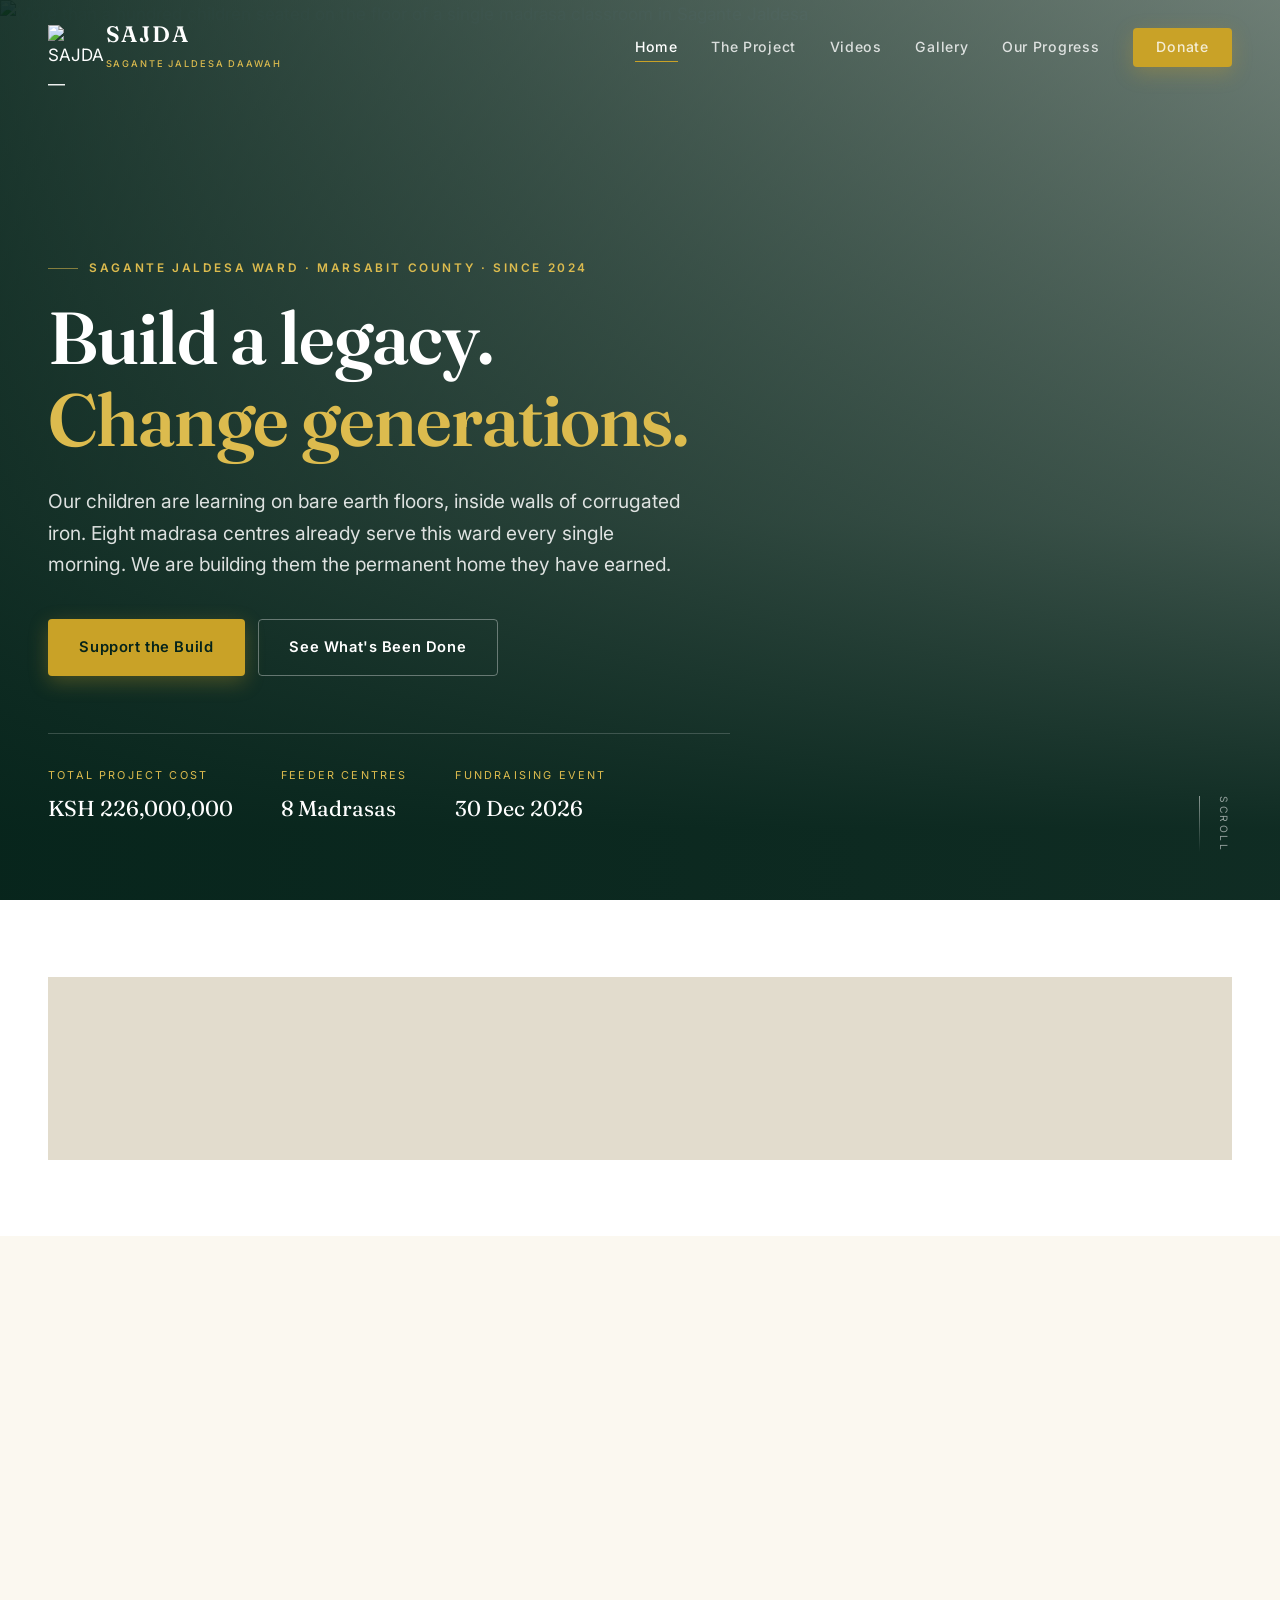
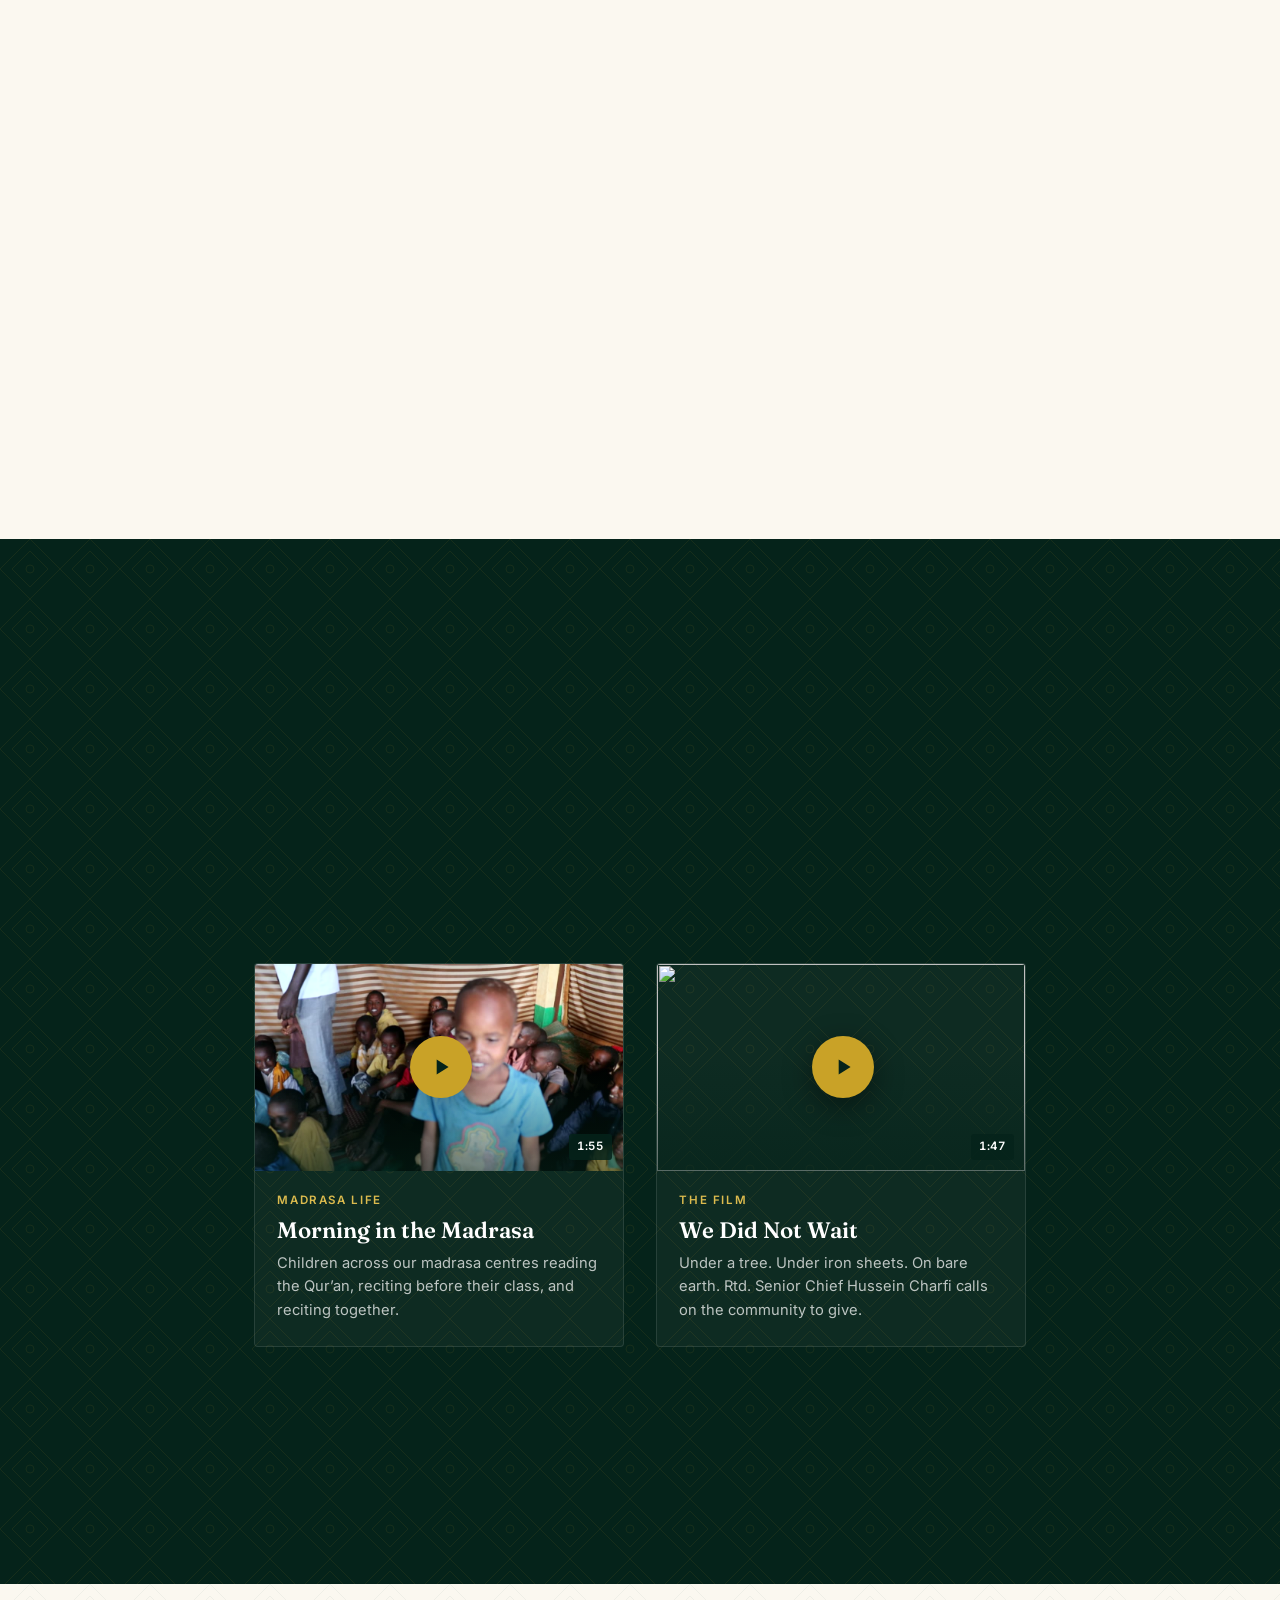
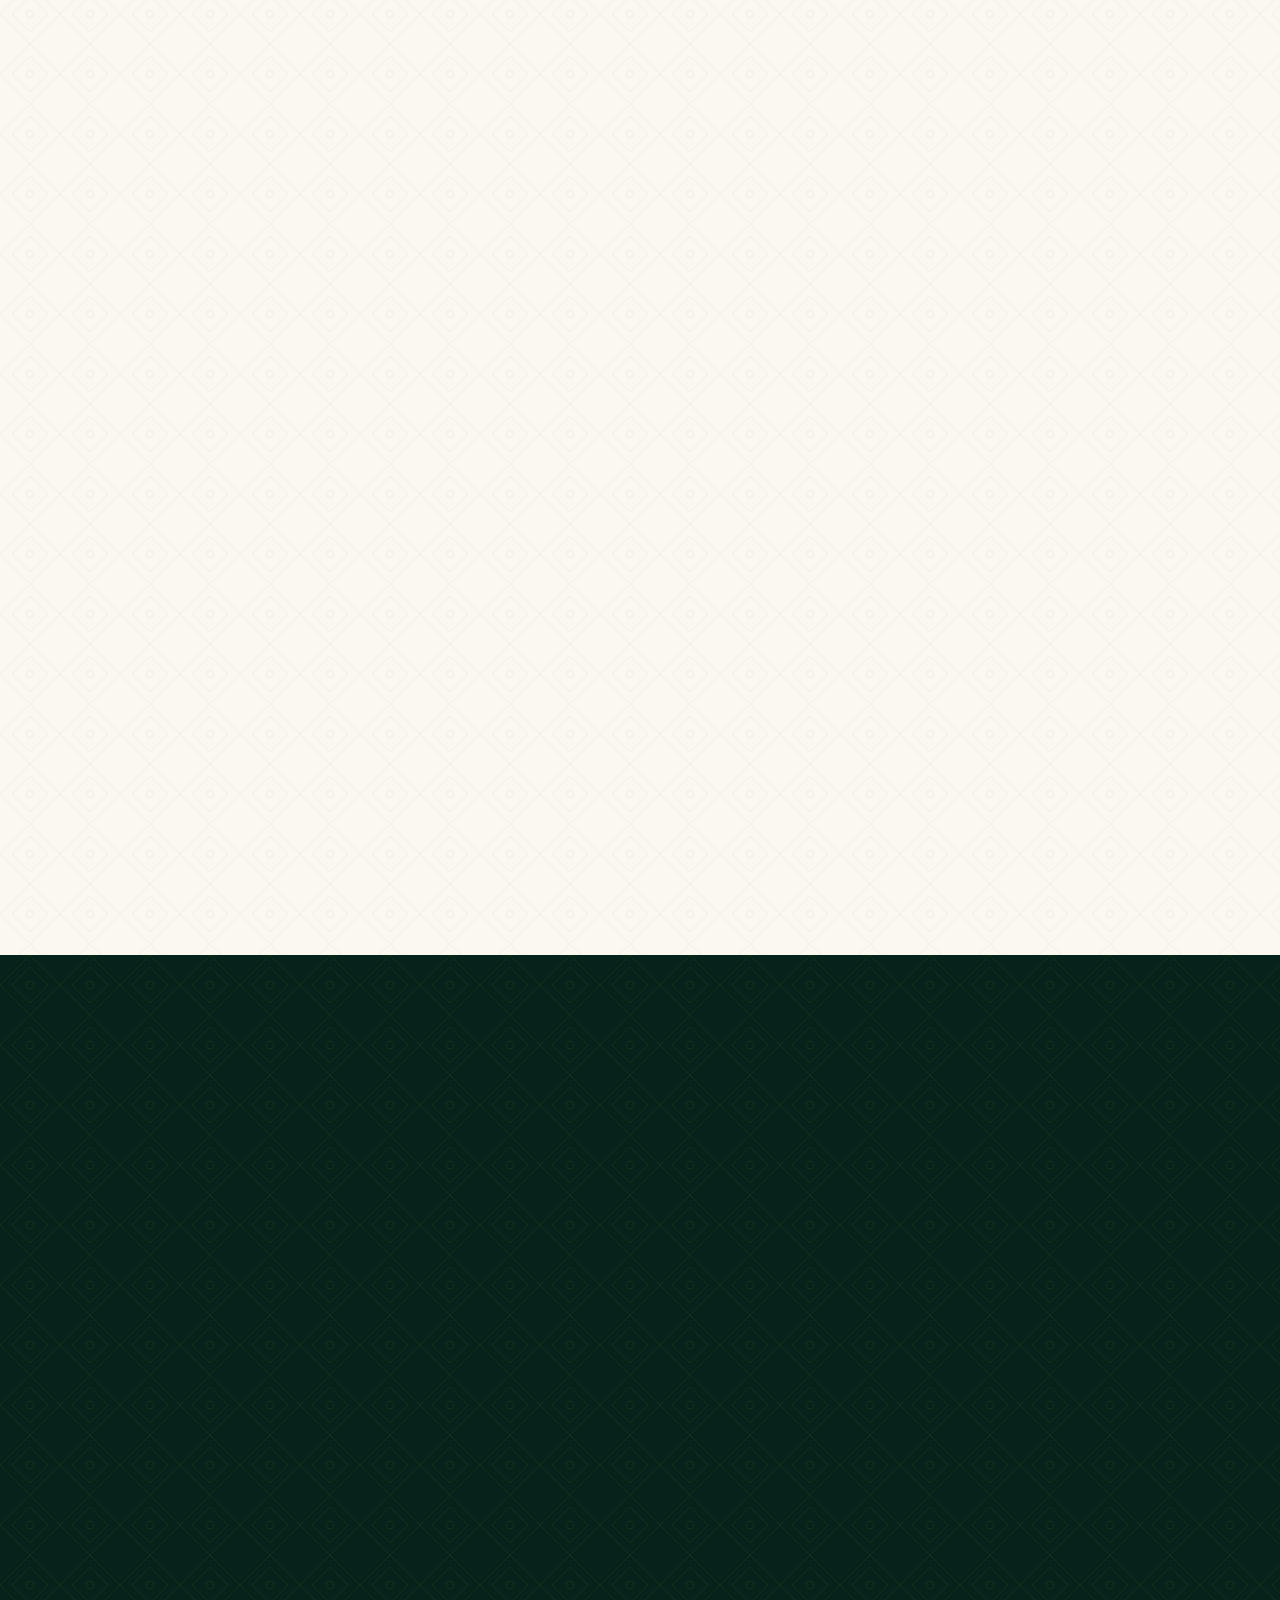
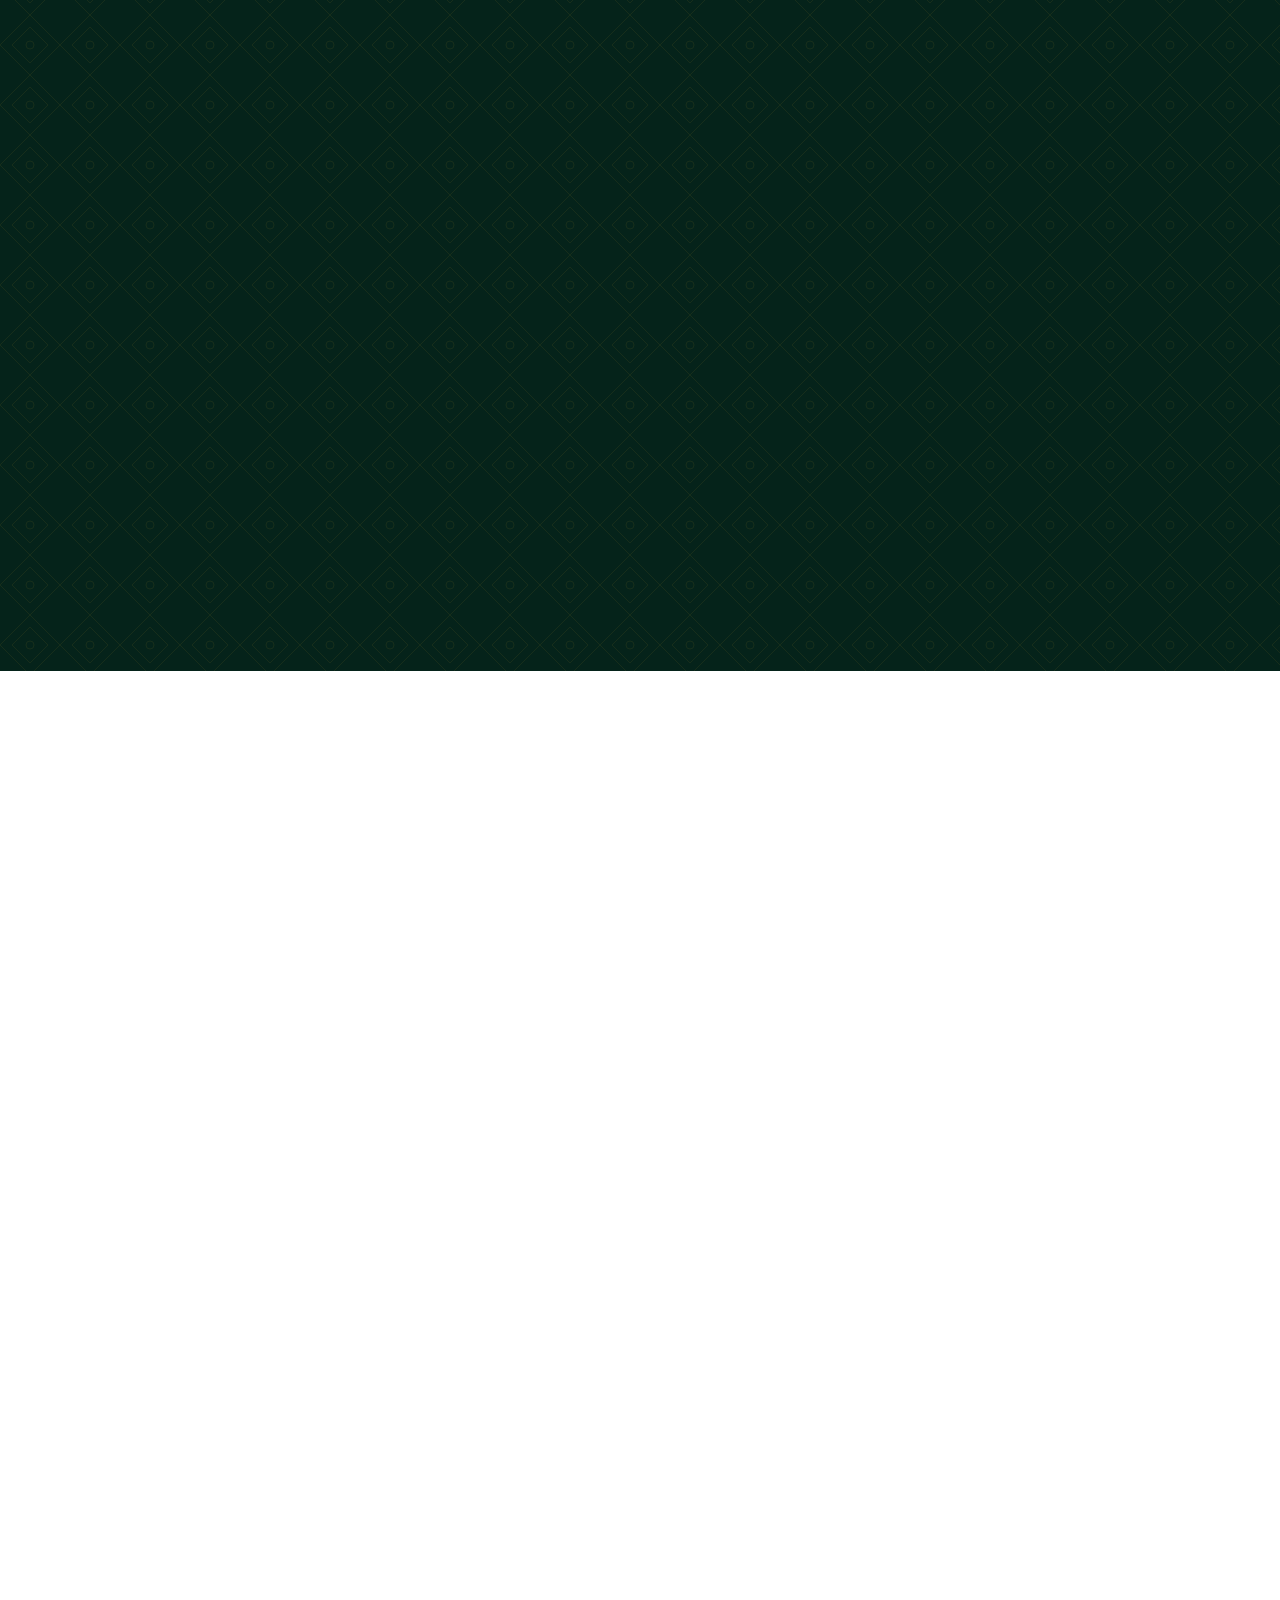
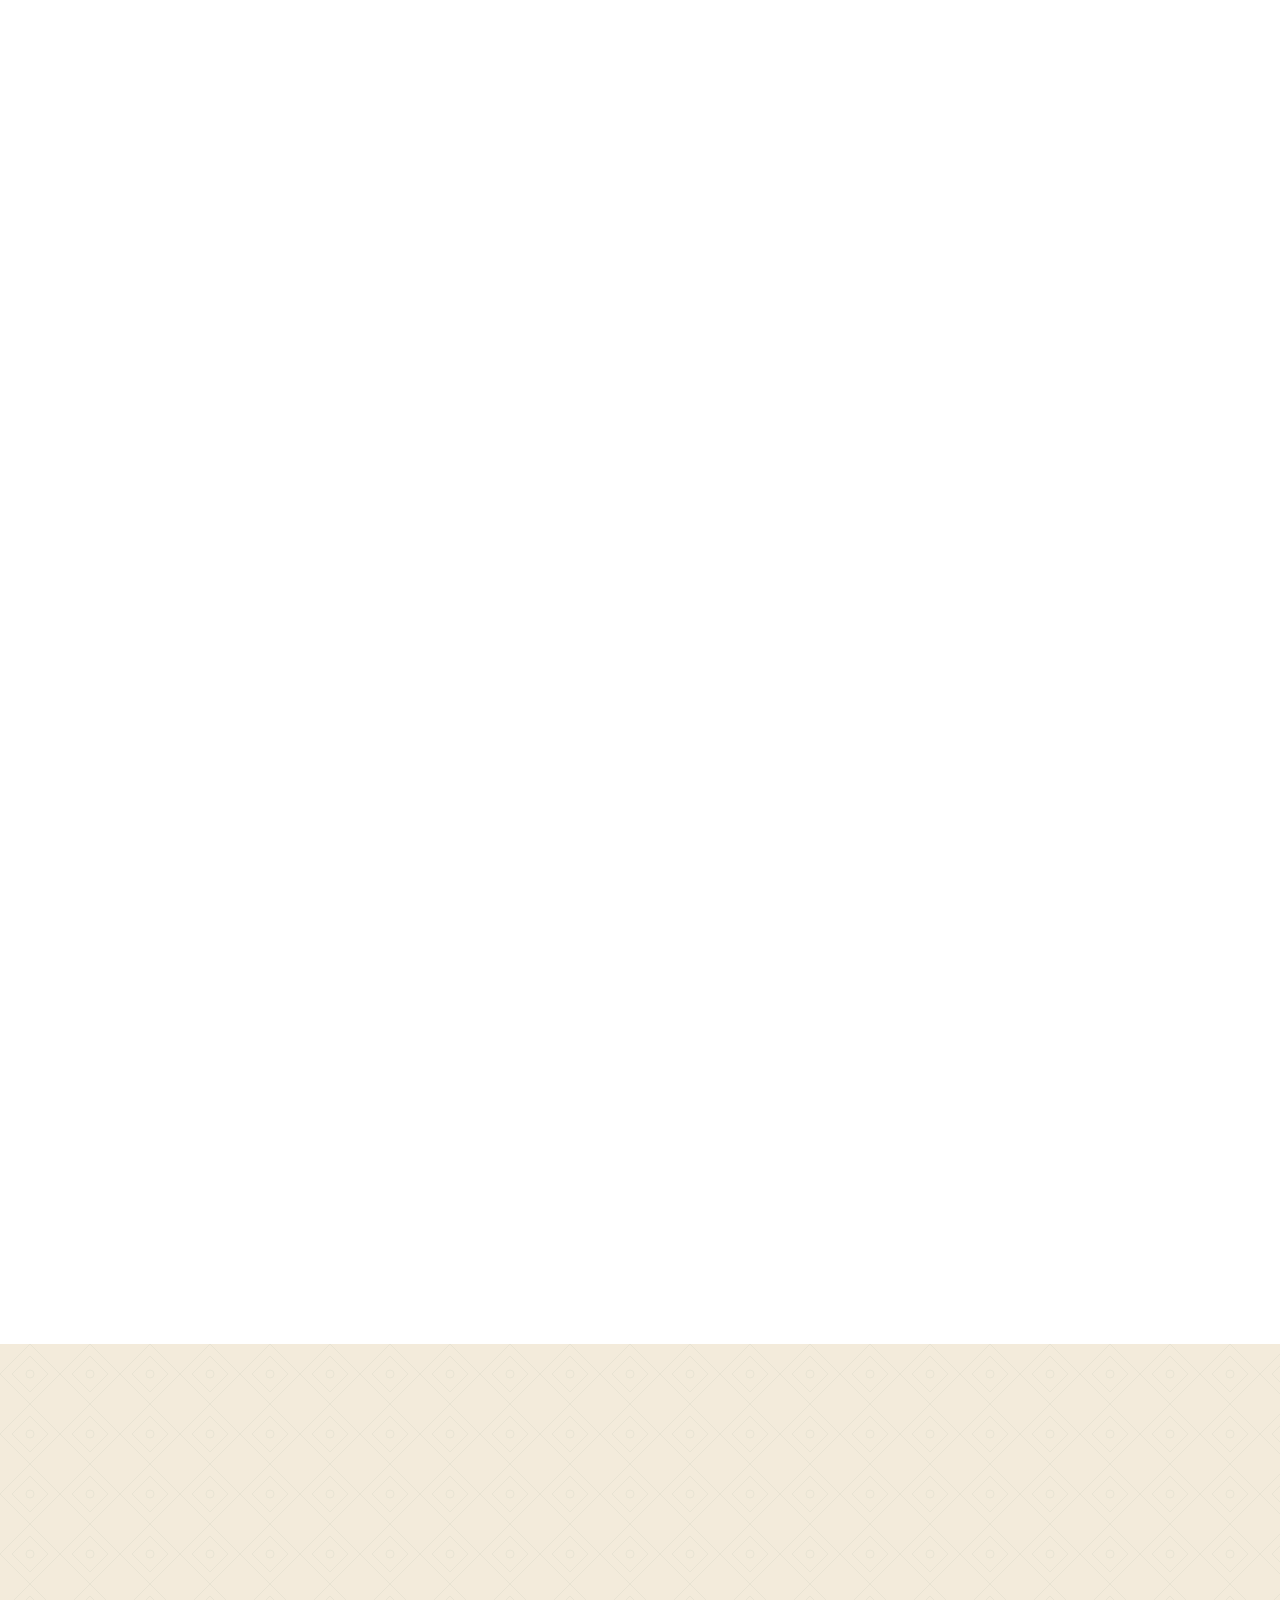
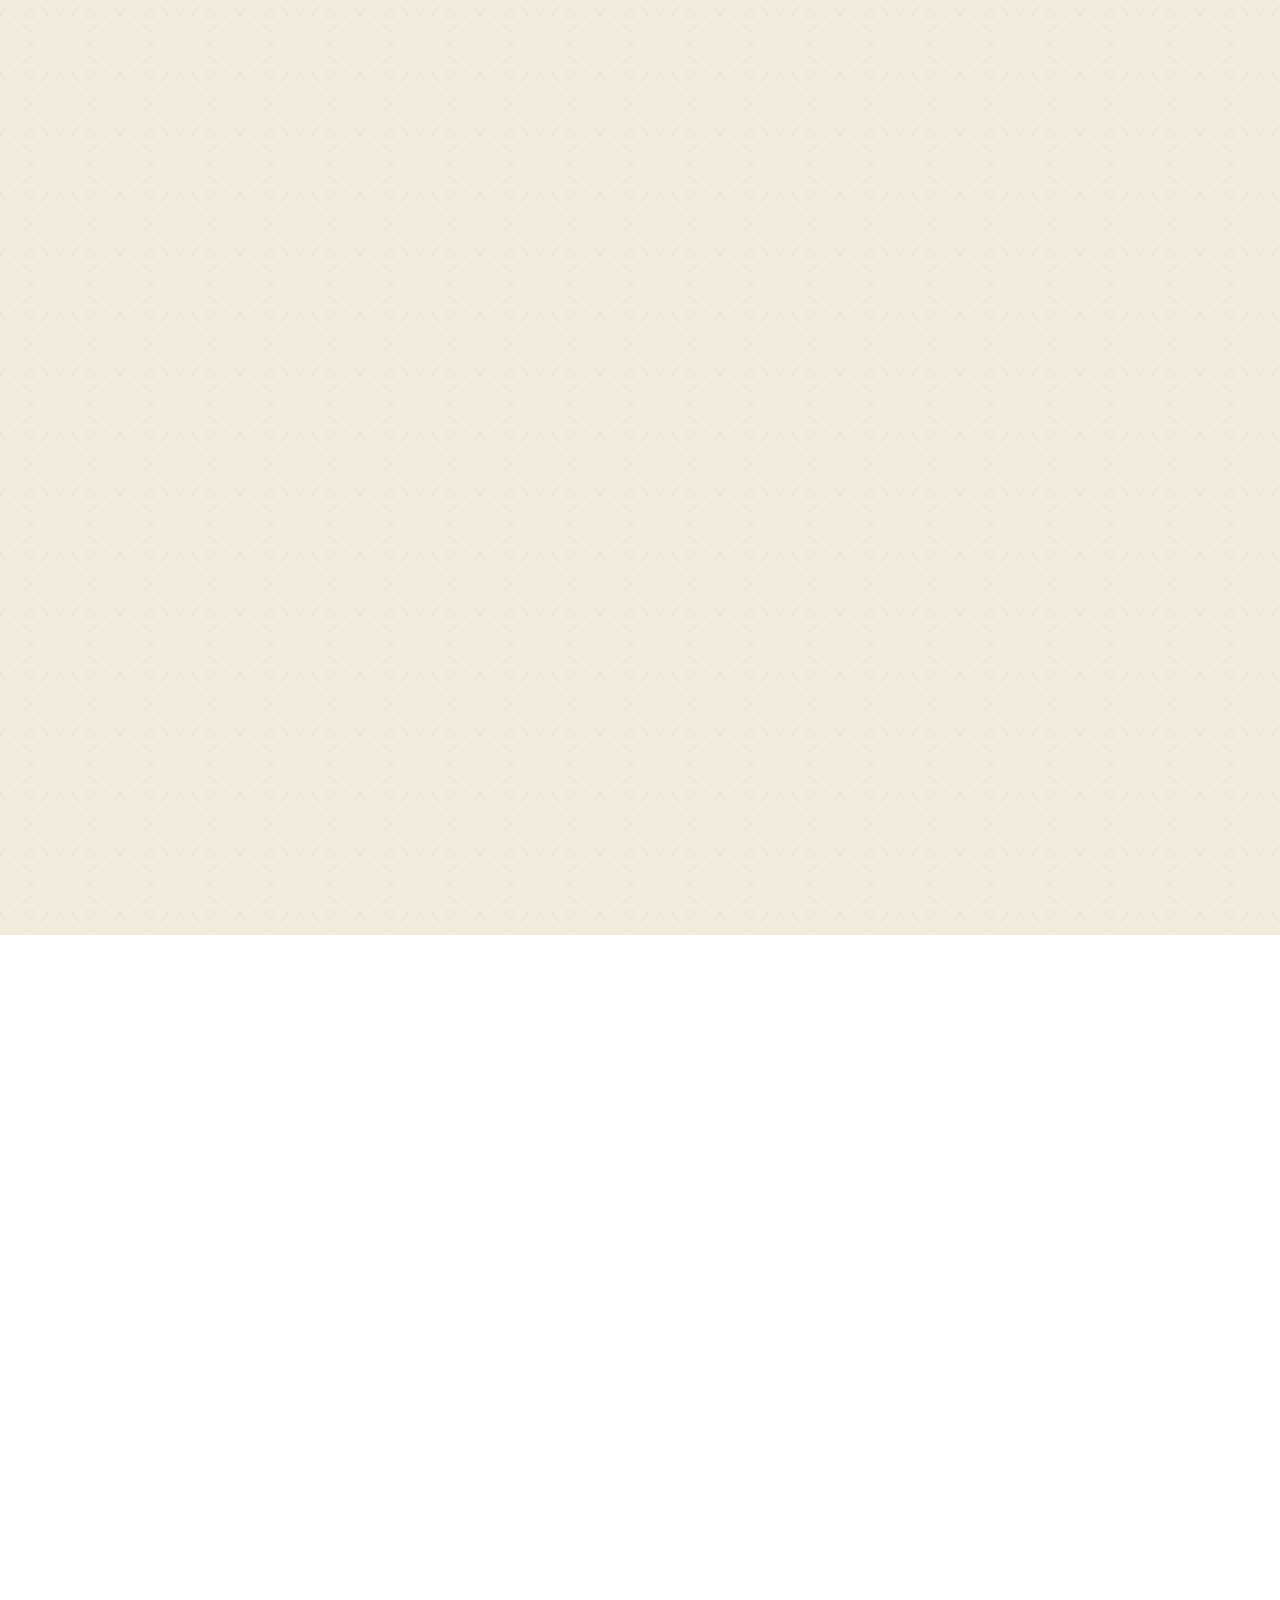
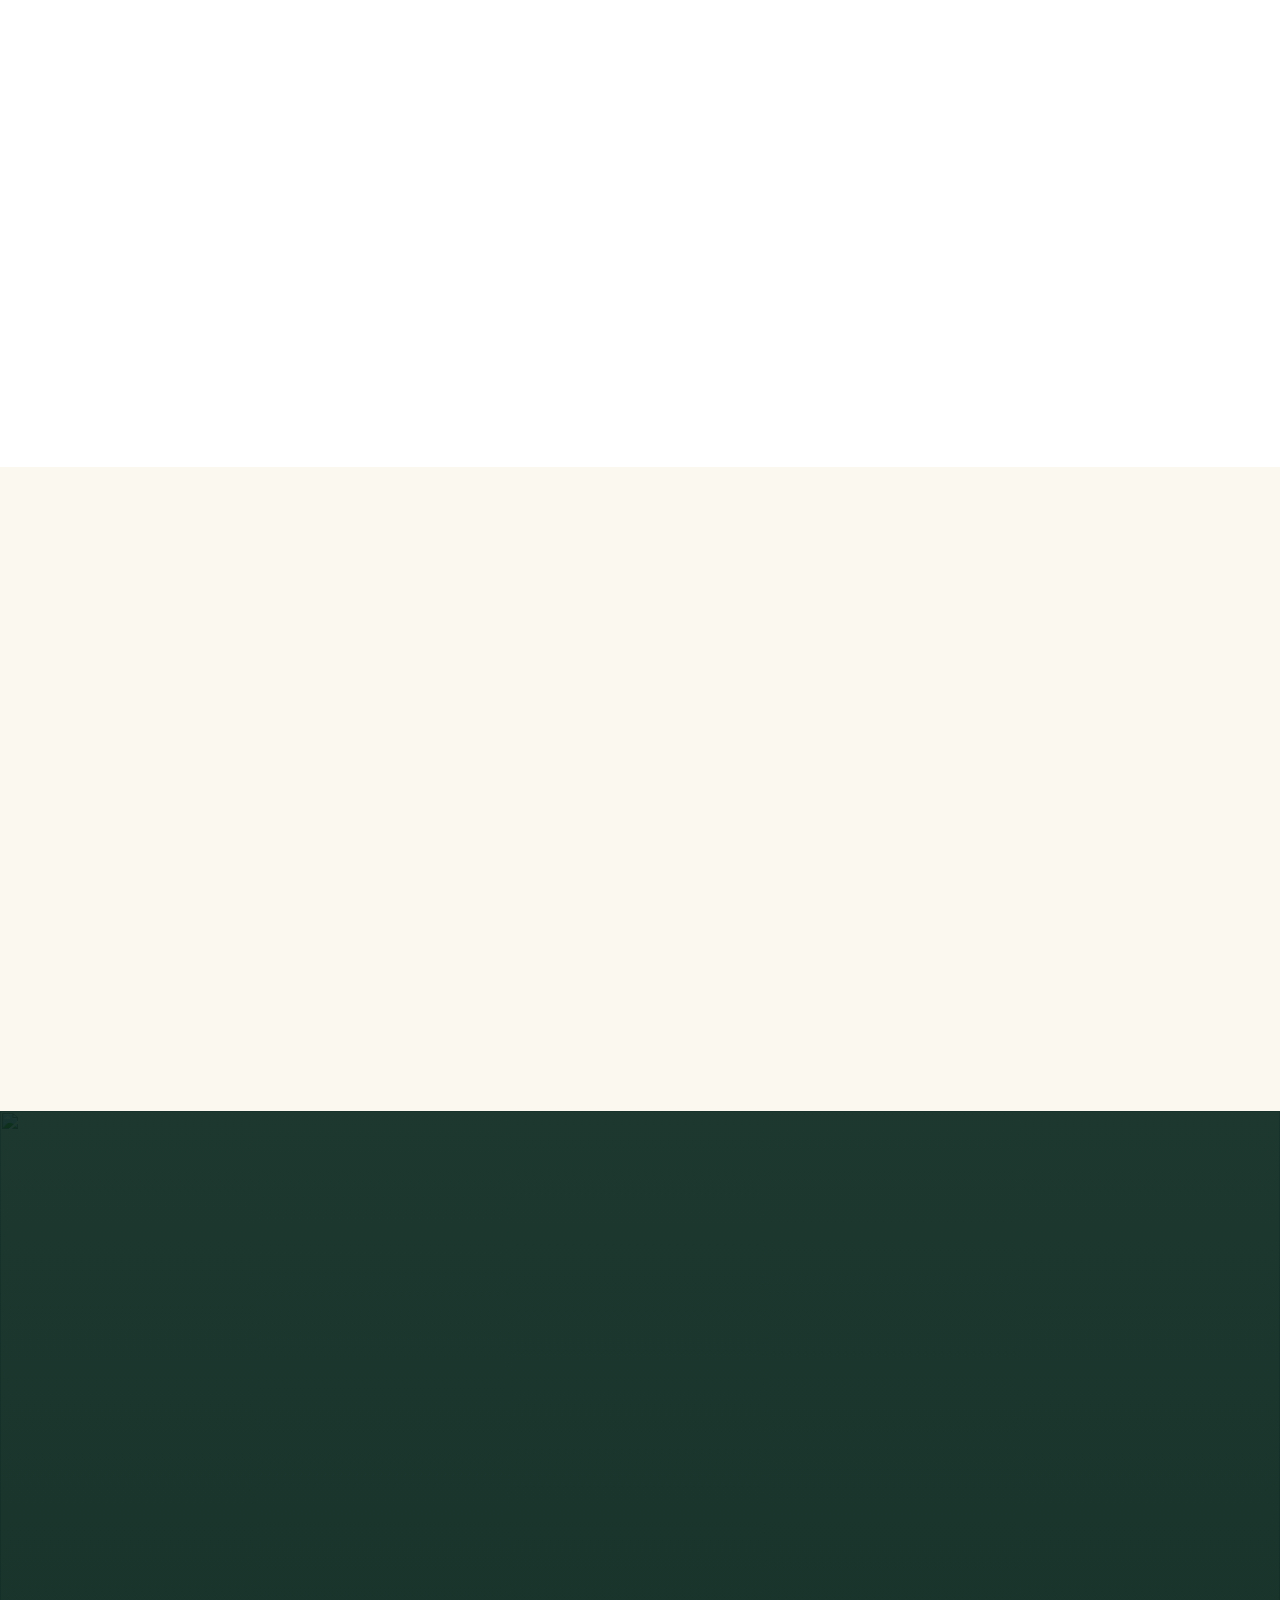
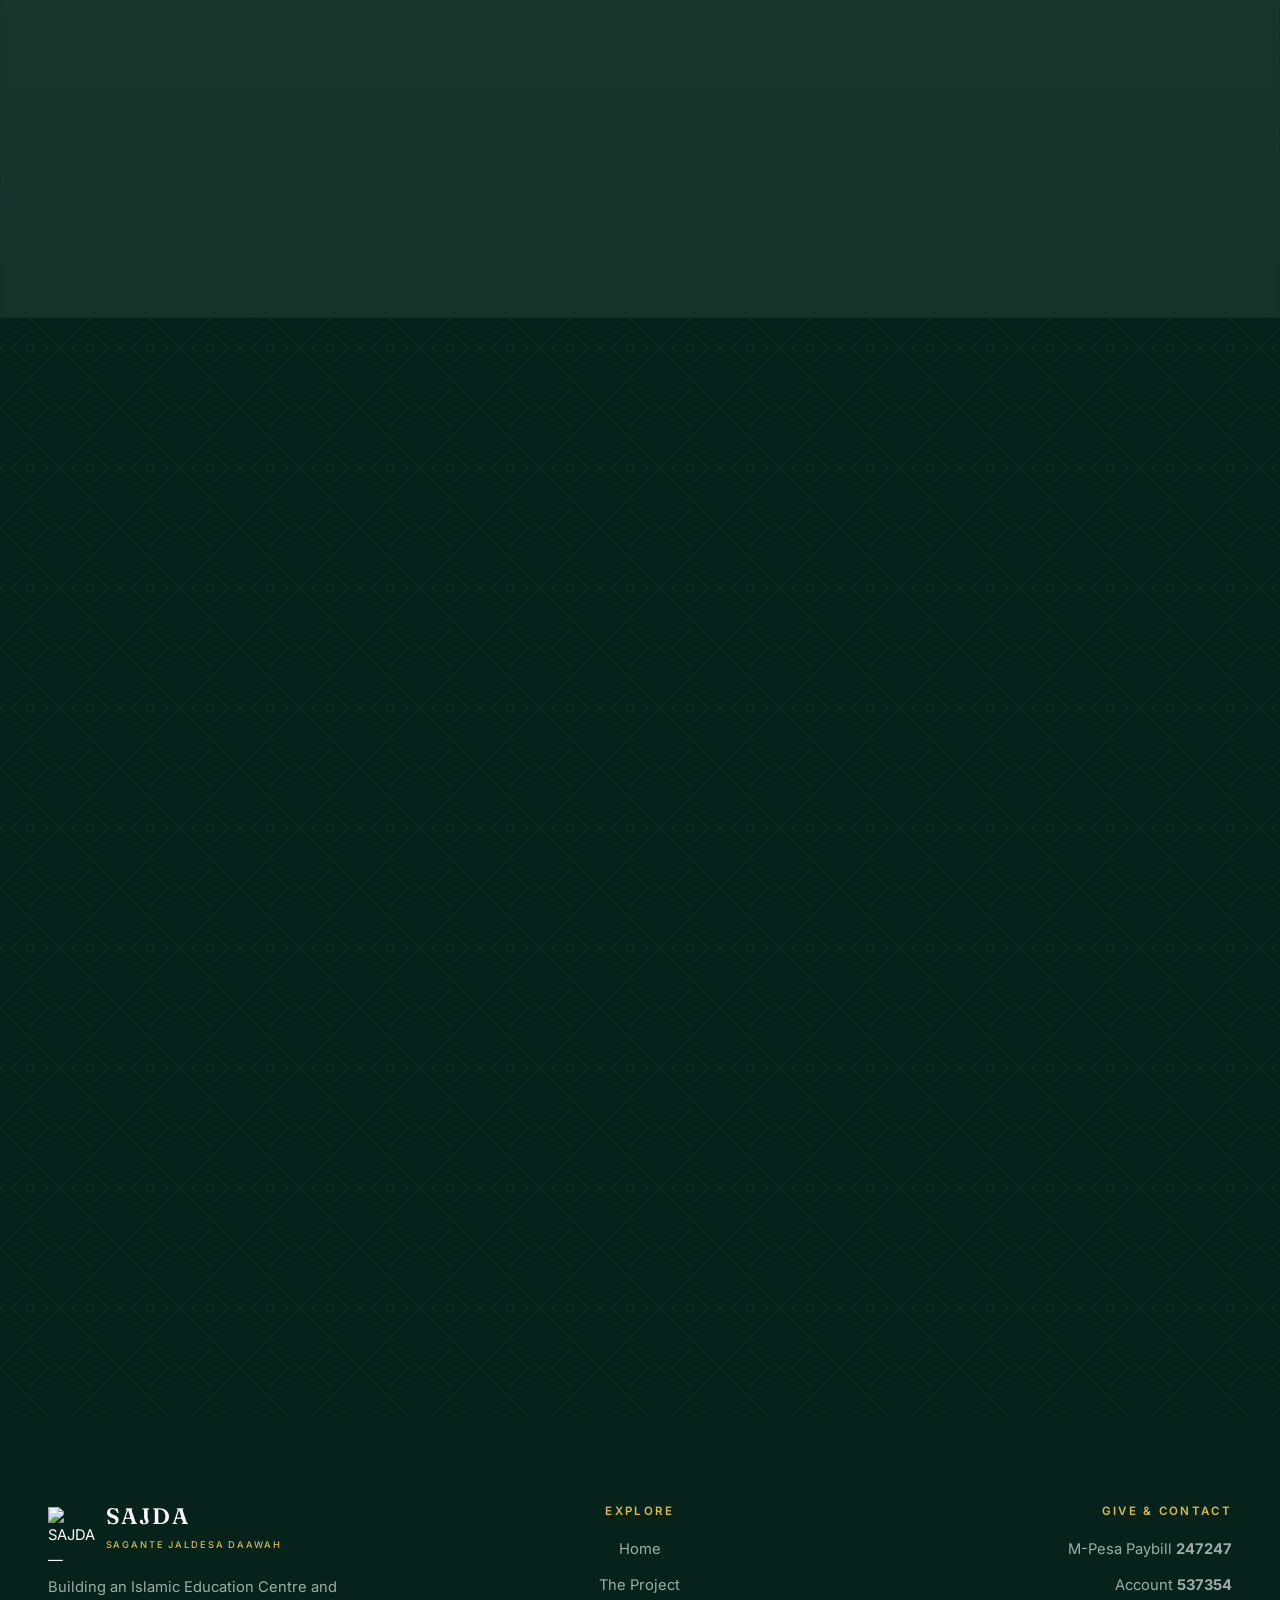
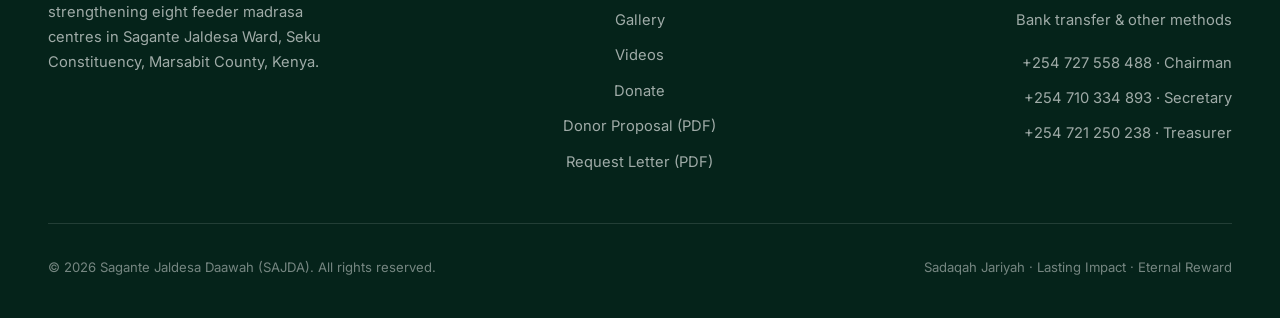
==== commit 9061777d: "Add videos page, video grid and documents section Videos are listed once in assets/js/videos.js and " ====
--- a/index.html
+++ b/index.html
@@ -41,6 +41,7 @@
     <ul class="nav__links" id="nav-links">
       <li><a href="index.html" aria-current="page">Home</a></li>
       <li><a href="project.html">The Project</a></li>
+      <li><a href="videos.html">Videos</a></li>
       <li><a href="gallery.html">Gallery</a></li>
       <li><a href="index.html#progress">Our Progress</a></li>
       <li><a href="donate.html" class="btn btn--gold nav__cta">Donate</a></li>
@@ -115,38 +116,96 @@
     </div>
   </section>
 
-  <!-- ================= THE FILM ================= -->
-  <section class="section--dark pattern-bg" id="film">
-    <div class="wrap">
-      <div class="film">
-        <div class="film__body" data-reveal>
-          <p class="eyebrow eyebrow--light">Watch the film</p>
-          <h2>We did not wait.</h2>
-          <p class="lede">
-            Under a tree. Under iron sheets. On bare earth. This is where the children of
-            Sagante Jaldesa Ward learn every morning &mdash; and what this community has
-            already built with its own hands.
-          </p>
-          <p>
-            Rtd. Senior Chief Hussein Charfi, SAJDA Elder, calls on the community to give
-            towards the masjid, the madrasa and the main Centre.
-          </p>
-          <a class="btn btn--gold" href="https://www.youtube.com/shorts/RKYIf7L-pLo"
-             target="_blank" rel="noopener">Watch on YouTube</a>
-        </div>
-
-        <a class="film__poster" data-reveal data-delay="1"
-           href="https://www.youtube.com/shorts/RKYIf7L-pLo"
-           target="_blank" rel="noopener"
-           aria-label="Watch the SAJDA film on YouTube (1 minute 47 seconds)">
-          <img src="assets/img/film-poster.jpg" width="720" height="1280" loading="lazy"
-               decoding="async"
-               alt="Children of a madrasa class seated on mats beneath a tree, with the words: This is a madrasa">
-          <span class="film__play" aria-hidden="true">
-            <svg viewBox="0 0 24 24" fill="currentColor"><path d="M8 5v14l11-7z"/></svg>
-          </span>
-          <span class="film__time" aria-hidden="true">1:47</span>
-        </a>
+  <!-- ================= DOCUMENTS ================= -->
+  <section class="section--cream" id="documents">
+    <div class="wrap">
+      <div class="section-head section-head--center" data-reveal>
+        <p class="eyebrow eyebrow--center">Documents</p>
+        <h2>Read, download and share.</h2>
+        <p>
+          The full donor proposal and the official request letter for the December Harambee.
+          Print them, keep them, or forward them to someone who can help.
+        </p>
+      </div>
+
+      <div class="docs">
+        <article class="doc" data-reveal>
+          <a class="doc-card doc-card--sm" href="assets/docs/SAJDA-Donor-Proposal.pdf" target="_blank" rel="noopener"
+             aria-label="Open the SAJDA Donor Proposal (PDF)">
+            <span class="doc-card__bar" aria-hidden="true"><i></i><i></i><i></i><i></i></span>
+            <span class="doc-card__kicker">Donor Proposal</span>
+            <span class="doc-card__title">Islamic Centre of Excellence &amp; Waqf</span>
+            <span class="doc-card__org">SAJDA &middot; 01.10.2026</span>
+            <span class="doc-card__badge" aria-hidden="true">PDF</span>
+          </a>
+          <div class="doc__body">
+            <h3>Donor Proposal</h3>
+            <p>
+              The full plan for the Centre of Excellence and its KSH 80M Waqf: the five pillars,
+              the eight village madrasas, and the ways to invest, partner, sponsor or share.
+            </p>
+            <p class="doc-meta">PDF &middot; 5 pages &middot; 463 KB</p>
+            <div class="btn-row">
+              <a class="btn btn--green" href="assets/docs/SAJDA-Donor-Proposal.pdf"
+                 download="SAJDA-Donor-Proposal.pdf">Download</a>
+              <a class="btn btn--outline" href="assets/docs/SAJDA-Donor-Proposal.pdf"
+                 target="_blank" rel="noopener">Read Online</a>
+            </div>
+          </div>
+        </article>
+
+        <article class="doc" data-reveal data-delay="1">
+          <a class="doc-card doc-card--sm doc-card--letter" href="assets/docs/SAJDA-Fundraising-Request-Letter-2026.pdf"
+             target="_blank" rel="noopener" aria-label="Open the SAJDA Fundraising Request Letter (PDF)">
+            <span class="doc-card__bar" aria-hidden="true"><i></i><i></i></span>
+            <span class="doc-card__kicker">Request Letter</span>
+            <span class="doc-card__title">December Harambee 2026</span>
+            <span class="doc-card__org">SAJDA Legacy Project &middot; 01.10.2026</span>
+            <span class="doc-card__badge" aria-hidden="true">PDF</span>
+          </a>
+          <div class="doc__body">
+            <h3>Fundraising Request Letter</h3>
+            <p>
+              The official letter from the Harambee Committee Chairman, Rtd. Chief Hussein Charfi
+              Halakhe, inviting support for the December Harambee, in cash or in kind.
+            </p>
+            <p class="doc-meta">PDF &middot; 2 pages &middot; 1.4 MB</p>
+            <div class="btn-row">
+              <a class="btn btn--green" href="assets/docs/SAJDA-Fundraising-Request-Letter-2026.pdf"
+                 download="SAJDA-Fundraising-Request-Letter-2026.pdf">Download</a>
+              <a class="btn btn--outline" href="assets/docs/SAJDA-Fundraising-Request-Letter-2026.pdf"
+                 target="_blank" rel="noopener">Read Online</a>
+            </div>
+          </div>
+        </article>
+      </div>
+    </div>
+  </section>
+
+  <!-- ================= VIDEOS ================= -->
+  <section class="section--dark pattern-bg" id="videos">
+    <div class="wrap wrap--wide">
+      <div class="section-head section-head--center" data-reveal>
+        <p class="eyebrow eyebrow--light eyebrow--center">Watch</p>
+        <h2>See the madrasas for yourself.</h2>
+        <p>
+          Films from Sagante Jaldesa Ward: the children, their classes, and the community
+          building a future for them. New videos are added as they are made.
+        </p>
+      </div>
+
+      <div class="video-grid" data-video-grid data-limit="3">
+        <noscript>
+          <p class="text-center"><a class="btn btn--gold" href="https://www.youtube.com/@SaganteJaldesaDawahGroup">Watch on YouTube</a></p>
+        </noscript>
+      </div>
+
+      <div class="text-center mt-lg" data-reveal>
+        <div class="btn-row" style="justify-content:center">
+          <a class="btn btn--gold" href="videos.html">All Videos</a>
+          <a class="btn btn--ghost" href="https://www.youtube.com/@SaganteJaldesaDawahGroup"
+             target="_blank" rel="noopener">Our YouTube Channel</a>
+        </div>
       </div>
     </div>
   </section>
@@ -406,48 +465,6 @@
 
       <div class="text-center mt-lg" data-reveal>
         <a class="btn btn--outline" href="project.html">Explore the Full Project</a>
-      </div>
-    </div>
-  </section>
-
-  <!-- ================= DONOR PROPOSAL ================= -->
-  <section class="section--cream" id="proposal">
-    <div class="wrap">
-      <div class="split">
-        <a class="doc-card" href="assets/docs/SAJDA-Donor-Proposal.pdf" target="_blank" rel="noopener"
-           data-reveal aria-label="Open the SAJDA Donor Proposal (PDF)">
-          <span class="doc-card__bar" aria-hidden="true"><i></i><i></i><i></i><i></i></span>
-          <span class="doc-card__kicker">Donor Proposal</span>
-          <span class="doc-card__title">SAJDA Islamic Centre of Excellence &amp; Waqf</span>
-          <span class="doc-card__date">01.10.2026</span>
-          <span class="doc-card__org">
-            Sagante Jaldesa Dawah (SAJDA)<br>
-            POB 49 &ndash; 60500, Marsabit County, Kenya
-          </span>
-          <span class="doc-card__badge" aria-hidden="true">PDF</span>
-        </a>
-
-        <div class="split__body" data-reveal data-delay="1">
-          <p class="eyebrow">For Donors &amp; Partners</p>
-          <h2>Read the full Donor Proposal.</h2>
-          <p class="lede">
-            The official SAJDA proposal for the Islamic Centre of Excellence and its Waqf
-            endowment &mdash; everything a donor, partner or institution needs in one document.
-          </p>
-          <ul class="doc-list">
-            <li>The five pillars: Tanawi, Jamia, Tahfidh, Deen Teachers College &amp; TVET, and the Waqf</li>
-            <li>How the KSH 80M Waqf sustains teachers, scholarships and the eight village madrasas</li>
-            <li>Ways to invest, partner, sponsor or share &mdash; and how funds are held as an Amanah</li>
-            <li>M-Pesa and bank details for giving</li>
-          </ul>
-          <div class="btn-row">
-            <a class="btn btn--green" href="assets/docs/SAJDA-Donor-Proposal.pdf"
-               download="SAJDA-Donor-Proposal.pdf">Download Proposal (PDF)</a>
-            <a class="btn btn--outline" href="assets/docs/SAJDA-Donor-Proposal.pdf"
-               target="_blank" rel="noopener">Read Online</a>
-          </div>
-          <p class="doc-meta">PDF &middot; 5 pages &middot; 463 KB &middot; Please share it with anyone who can help.</p>
-        </div>
       </div>
     </div>
   </section>
@@ -625,8 +642,10 @@
           <li><a href="index.html">Home</a></li>
           <li><a href="project.html">The Project</a></li>
           <li><a href="gallery.html">Gallery</a></li>
+          <li><a href="videos.html">Videos</a></li>
           <li><a href="donate.html">Donate</a></li>
           <li><a href="assets/docs/SAJDA-Donor-Proposal.pdf" download>Donor Proposal (PDF)</a></li>
+          <li><a href="assets/docs/SAJDA-Fundraising-Request-Letter-2026.pdf" download>Request Letter (PDF)</a></li>
         </ul>
       </div>
 
@@ -651,5 +670,6 @@
 </footer>
 
 <script src="assets/js/main.js" defer></script>
+<script src="assets/js/videos.js" defer></script>
 </body>
 </html>
--- a/assets/css/styles.css
+++ b/assets/css/styles.css
@@ -635,72 +635,137 @@
 .step__body p { max-width: 62ch; }
 .step__body p + p { margin-top: .9rem; }
 
-/* --- The film ----------------------------------------------------------- */
-/* The film is 9:16, so it sits as a portrait plate beside the copy rather
-   than stretched across a landscape slot. Clicking opens YouTube; nothing is
-   embedded, so no third-party script loads with the page. */
-.film {
-  display: grid;
-  grid-template-columns: 1fr minmax(240px, 340px);
-  gap: clamp(2rem, 5vw, 4.5rem);
-  align-items: center;
-}
-@media (max-width: 820px) {
-  .film { grid-template-columns: 1fr; }
-  .film__poster { max-width: 320px; margin-inline: auto; }
-}
-.film__body h2 { margin-bottom: 1rem; }
-.film__body .lede { margin-bottom: 1rem; }
-.film__body .btn { margin-top: 1.8rem; }
-
-.film__poster {
-  position: relative;
-  display: block;
+/* --- Videos ------------------------------------------------------------- */
+/* Cards are built by assets/js/videos.js from one list. Every card is the
+   same 16:9 frame, so a portrait film's poster is cropped to fit; the player
+   itself opens in its true shape. Embeds use youtube-nocookie and load only
+   on click, so no third-party script runs with the page. */
+.video-grid {
+  display: grid;
+  grid-template-columns: repeat(auto-fit, minmax(min(100%, 320px), 370px));
+  justify-content: center;          /* two cards sit centred, not left in a 3-column row */
+  gap: clamp(1.25rem, 2.5vw, 2rem);
+}
+.video-card {
+  display: flex;
+  flex-direction: column;
   border-radius: var(--radius);
   overflow: hidden;
-  box-shadow: var(--shadow-lg);
-  transition: transform .45s var(--ease);
-}
-.film__poster img { display: block; width: 100%; height: auto; }
-.film__poster:hover { transform: translateY(-4px); }
-
-.film__play {
+  background: rgba(255, 255, 255, .04);
+  border: 1px solid rgba(255, 255, 255, .1);
+  color: #fff;
+  transition: transform .4s var(--ease), border-color .4s var(--ease), background .4s var(--ease);
+}
+.video-card:hover {
+  transform: translateY(-4px);
+  border-color: rgba(220, 187, 78, .5);
+  background: rgba(255, 255, 255, .07);
+}
+.video-card__thumb { position: relative; display: block; aspect-ratio: 16 / 9; overflow: hidden; }
+.video-card__thumb img {
+  width: 100%;
+  height: 100%;
+  object-fit: cover;
+  transition: transform .6s var(--ease);
+}
+.video-card--vertical .video-card__thumb img { object-position: center 30%; }
+.video-card:hover .video-card__thumb img { transform: scale(1.04); }
+.video-card__thumb::after {
+  content: "";
   position: absolute;
   inset: 0;
+  background: linear-gradient(to top, rgba(5, 35, 26, .55), transparent 55%);
+}
+.video-card__play {
+  position: absolute;
+  inset: 0;
+  z-index: 1;
   display: grid;
   place-items: center;
   color: var(--green-900);
 }
-.film__play svg {
-  width: 34px;
-  height: 34px;
-  margin-left: 4px;              /* optical centring of the triangle */
+.video-card__play svg {
+  width: 26px;
+  height: 26px;
+  margin-left: 3px;              /* optical centring of the triangle */
+  padding: 18px;
+  box-sizing: content-box;
   border-radius: 50%;
-  box-sizing: content-box;
-  padding: 22px;
   background: var(--gold-500);
   box-shadow: 0 8px 30px rgba(0, 0, 0, .45);
   transition: transform .35s var(--ease), background .35s var(--ease);
 }
-.film__poster:hover .film__play svg {
-  transform: scale(1.08);
-  background: var(--gold-400);
-}
-.film__time {
+.video-card:hover .video-card__play svg { transform: scale(1.08); background: var(--gold-400); }
+.video-card__time {
   position: absolute;
   right: .7rem;
   bottom: .7rem;
+  z-index: 1;
   padding: .2rem .5rem;
   border-radius: 3px;
-  background: rgba(5, 35, 26, .82);
-  color: #fff;
+  background: rgba(5, 35, 26, .85);
   font-size: .72rem;
   font-weight: 600;
   letter-spacing: .06em;
   font-variant-numeric: tabular-nums;
 }
+.video-card__body { display: flex; flex-direction: column; gap: .45rem; padding: 1.25rem 1.4rem 1.5rem; }
+.video-card__tag {
+  font-size: .72rem;
+  font-weight: 600;
+  letter-spacing: .14em;
+  text-transform: uppercase;
+  color: var(--gold-400);
+}
+.video-card__title {
+  font-family: var(--font-display);
+  font-size: 1.4rem;
+  font-weight: 600;
+  line-height: 1.2;
+}
+.video-card__desc { font-size: .92rem; line-height: 1.6; color: rgba(255, 255, 255, .72); }
+.video-channel-note { margin-bottom: 1.1rem; color: rgba(255, 255, 255, .72); }
+
+.video-modal {
+  position: fixed;
+  inset: 0;
+  z-index: 200;
+  display: grid;
+  place-items: center;
+  padding: clamp(1rem, 4vw, 3rem);
+  background: rgba(3, 20, 15, .94);
+  opacity: 0;
+  visibility: hidden;
+  transition: opacity .3s var(--ease), visibility .3s;
+}
+.video-modal.is-open { opacity: 1; visibility: visible; }
+.video-modal__frame {
+  width: min(100%, 1200px, (100vh - 7rem) * 16 / 9);
+  aspect-ratio: 16 / 9;
+  background: #000;
+  box-shadow: var(--shadow-lg);
+}
+.video-modal__frame.is-vertical {
+  width: min(100%, 420px, (100vh - 7rem) * 9 / 16);
+  aspect-ratio: 9 / 16;
+}
+.video-modal__frame iframe { display: block; width: 100%; height: 100%; border: 0; }
+.video-modal__close {
+  position: absolute;
+  top: 1rem;
+  right: 1rem;
+  display: grid;
+  place-items: center;
+  width: 48px;
+  height: 48px;
+  border-radius: 50%;
+  color: #fff;
+  transition: background .25s var(--ease), transform .25s var(--ease);
+}
+.video-modal__close svg { width: 24px; height: 24px; }
+.video-modal__close:hover { background: rgba(255, 255, 255, .12); transform: rotate(90deg); }
 @media (prefers-reduced-motion: reduce) {
-  .film__poster, .film__play svg { transition: none; }
+  .video-card, .video-card__thumb img, .video-card__play svg, .video-modal { transition: none; }
 }
 
 /* Evidence photograph inside a milestone -- the construction sequence,
@@ -1131,6 +1196,43 @@
 }
 .doc-card:hover { transform: translateY(-4px) rotate(-.5deg); }
 @media (max-width: 860px) { .doc-card { max-width: 300px; } }
+/* Compact covers for the Documents section */
+.docs {
+  display: grid;
+  grid-template-columns: repeat(auto-fit, minmax(min(100%, 480px), 1fr));
+  gap: clamp(1.5rem, 3vw, 2.5rem);
+}
+.doc {
+  display: grid;
+  grid-template-columns: 170px 1fr;
+  gap: clamp(1.25rem, 3vw, 2rem);
+  align-items: start;
+  padding: clamp(1.25rem, 3vw, 2rem);
+  background: var(--paper);
+  border: 1px solid var(--line);
+  border-radius: var(--radius);
+  box-shadow: var(--shadow-sm);
+}
+.doc__body h3 { font-size: 1.5rem; margin-bottom: .6rem; color: var(--ink); }
+.doc__body p { font-size: .97rem; }
+.doc__body .doc-meta { margin-block: .7rem 1.2rem; }
+.doc-card--sm {
+  max-width: none;
+  gap: .55rem;
+  padding: 1.1rem 1rem;
+  box-shadow: var(--shadow-md);
+}
+.doc-card--sm .doc-card__bar { height: 4px; margin-bottom: .3rem; }
+.doc-card--sm .doc-card__kicker { font-size: .58rem; letter-spacing: .12em; }
+.doc-card--sm .doc-card__title { font-size: 1.05rem; }
+.doc-card--sm .doc-card__org { font-size: .6rem; padding-top: .55rem; }
+.doc-card--sm .doc-card__badge { top: .7rem; right: -.45rem; font-size: .6rem; padding: .2rem .5rem; }
+.doc-card--letter .doc-card__bar i:nth-child(1) { flex: 3; background: var(--green-600); }
+.doc-card--letter .doc-card__bar i:nth-child(2) { flex: 2; background: #f0602a; }
+@media (max-width: 560px) {
+  .doc { grid-template-columns: 1fr; }
+  .doc-card--sm { width: 150px; }
+}
 .doc-card__bar { display: flex; height: 6px; margin-bottom: .6rem; }
 .doc-card__bar i:nth-child(1) { flex: 2; background: #cdbf93; }
 .doc-card__bar i:nth-child(2) { flex: 3; background: #a5e5d6; }
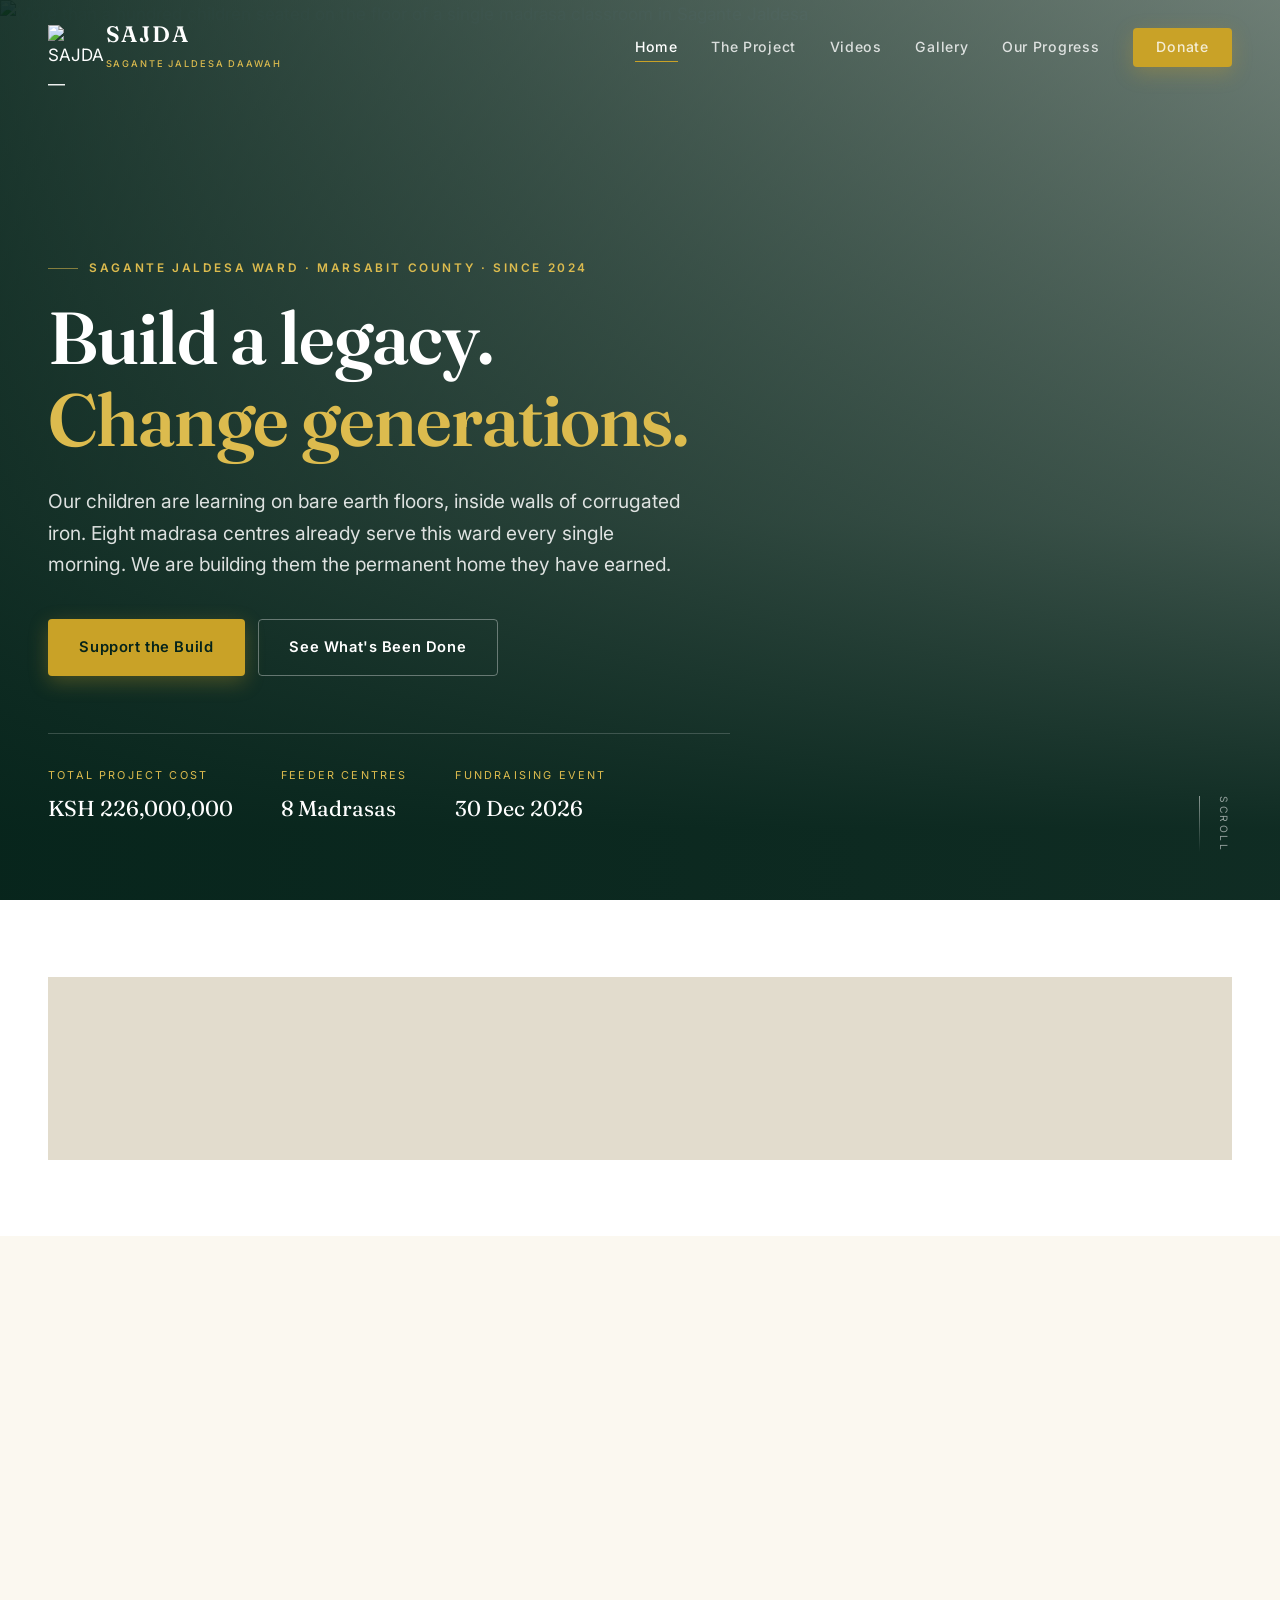
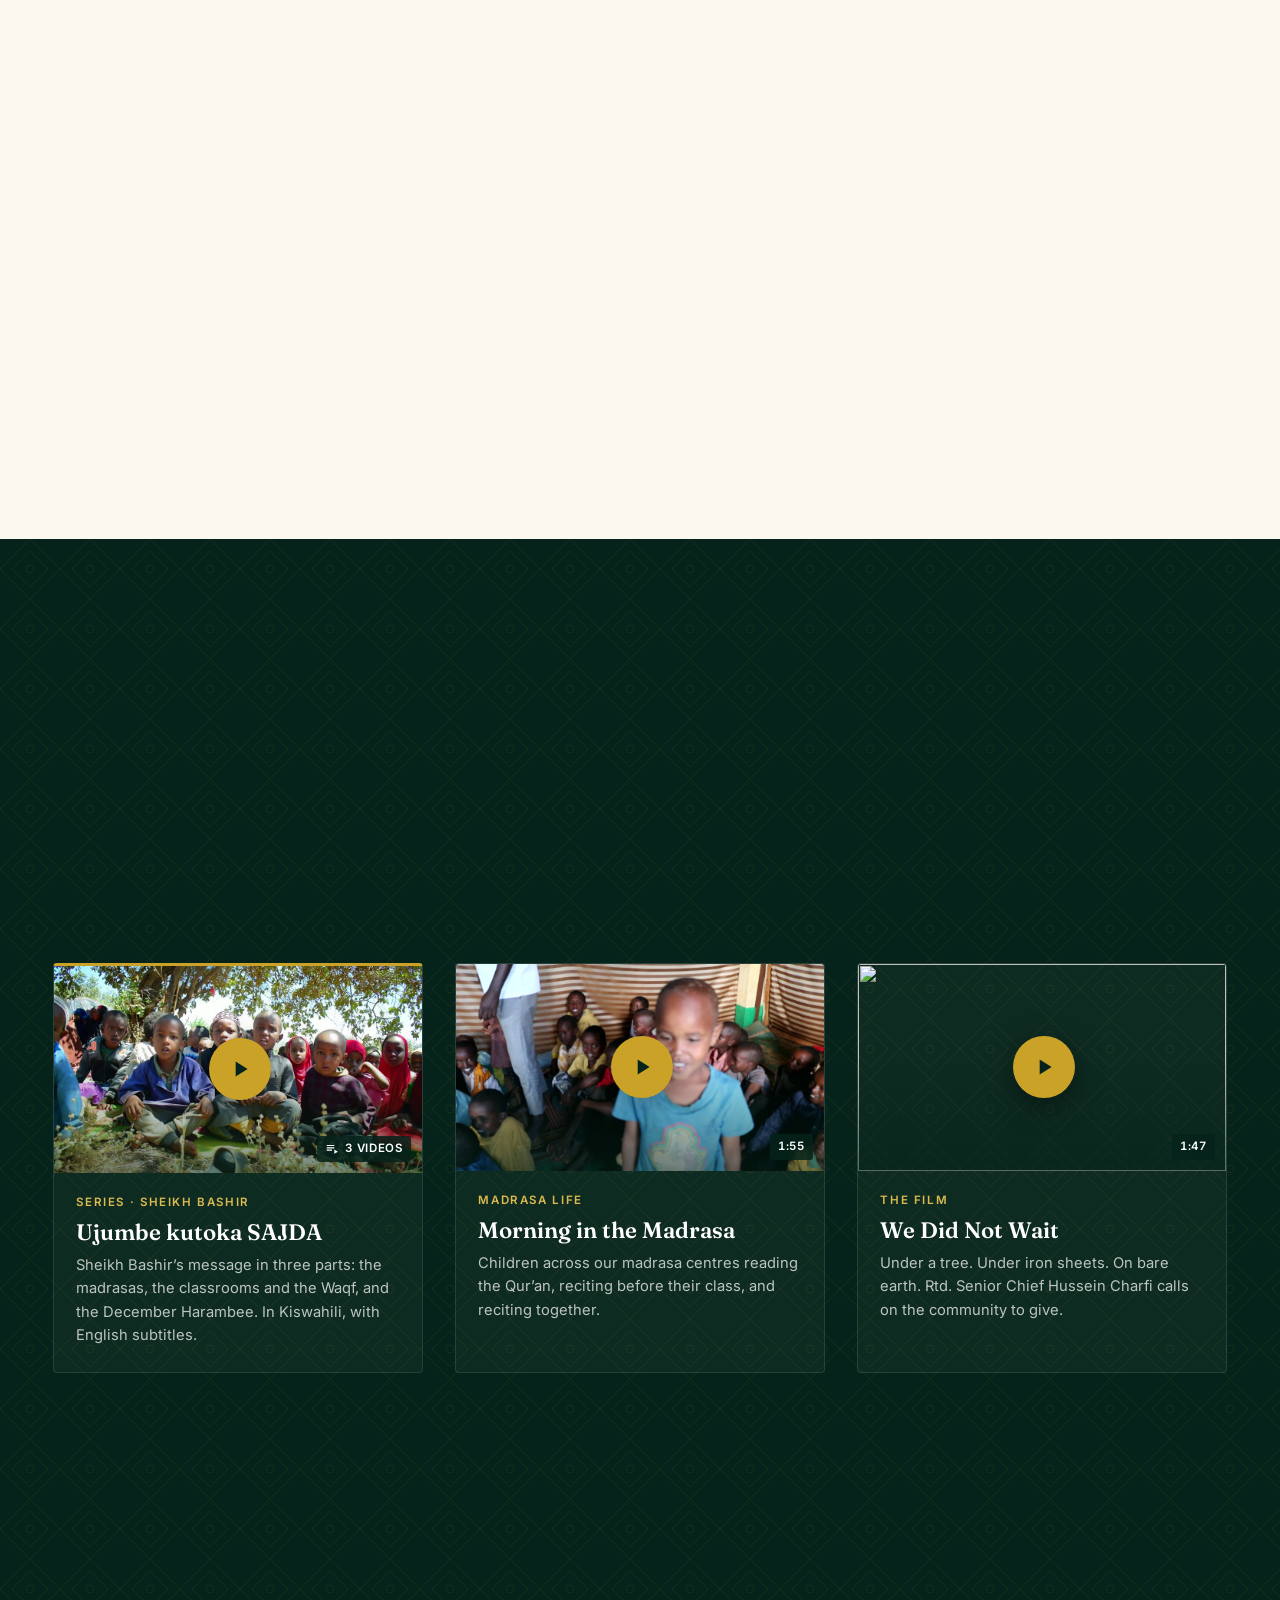
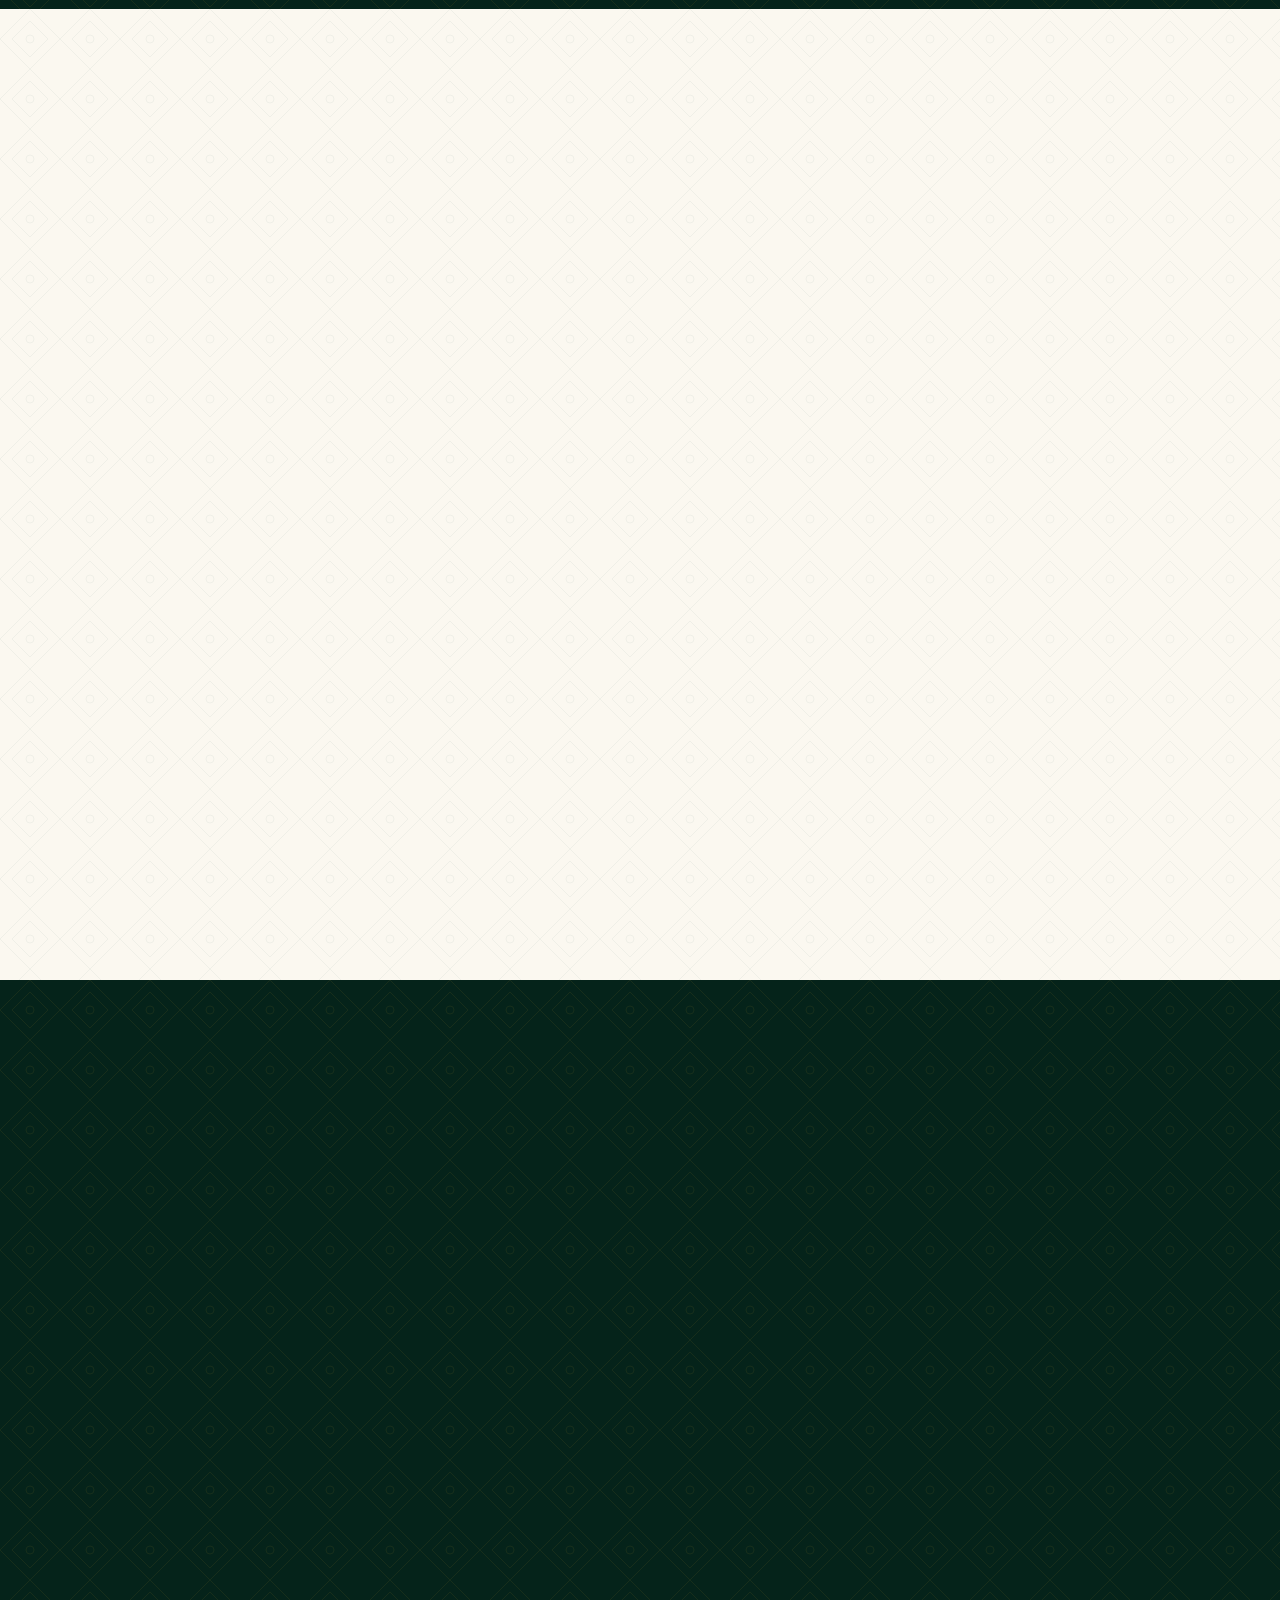
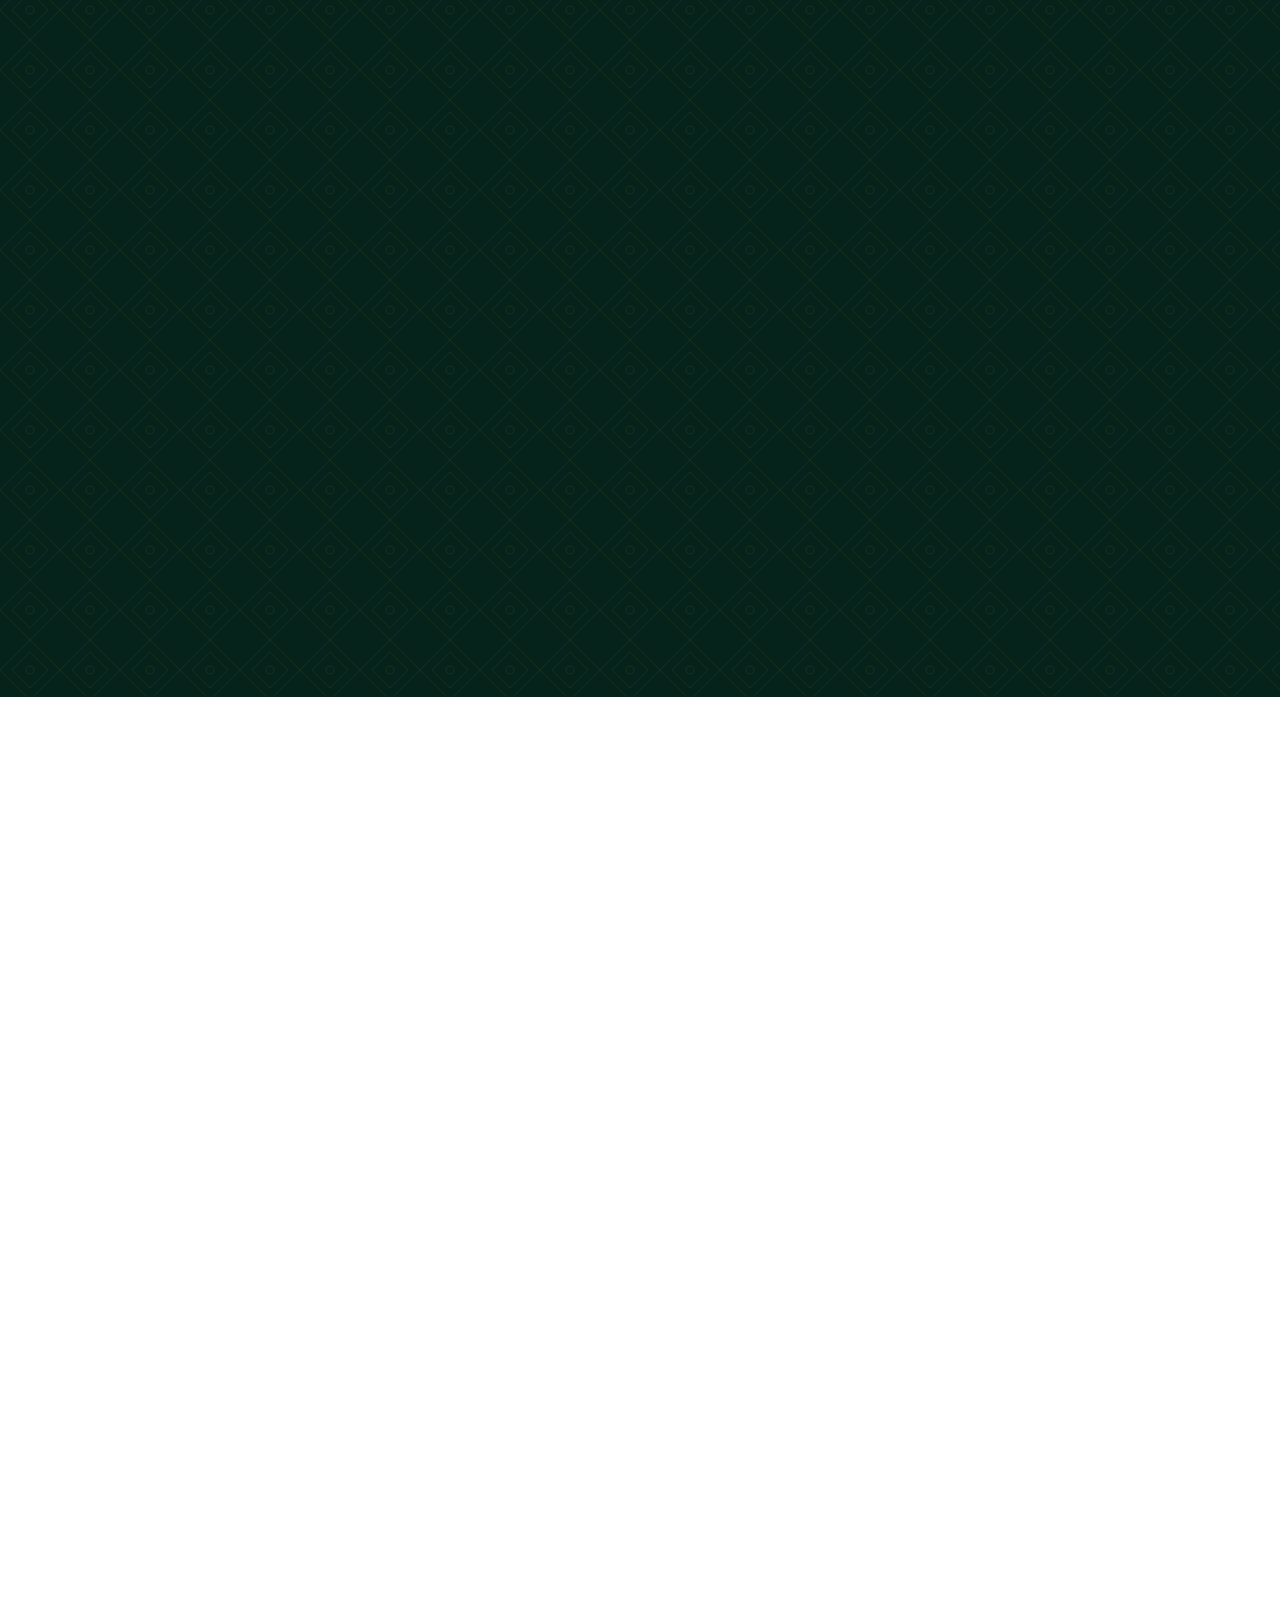
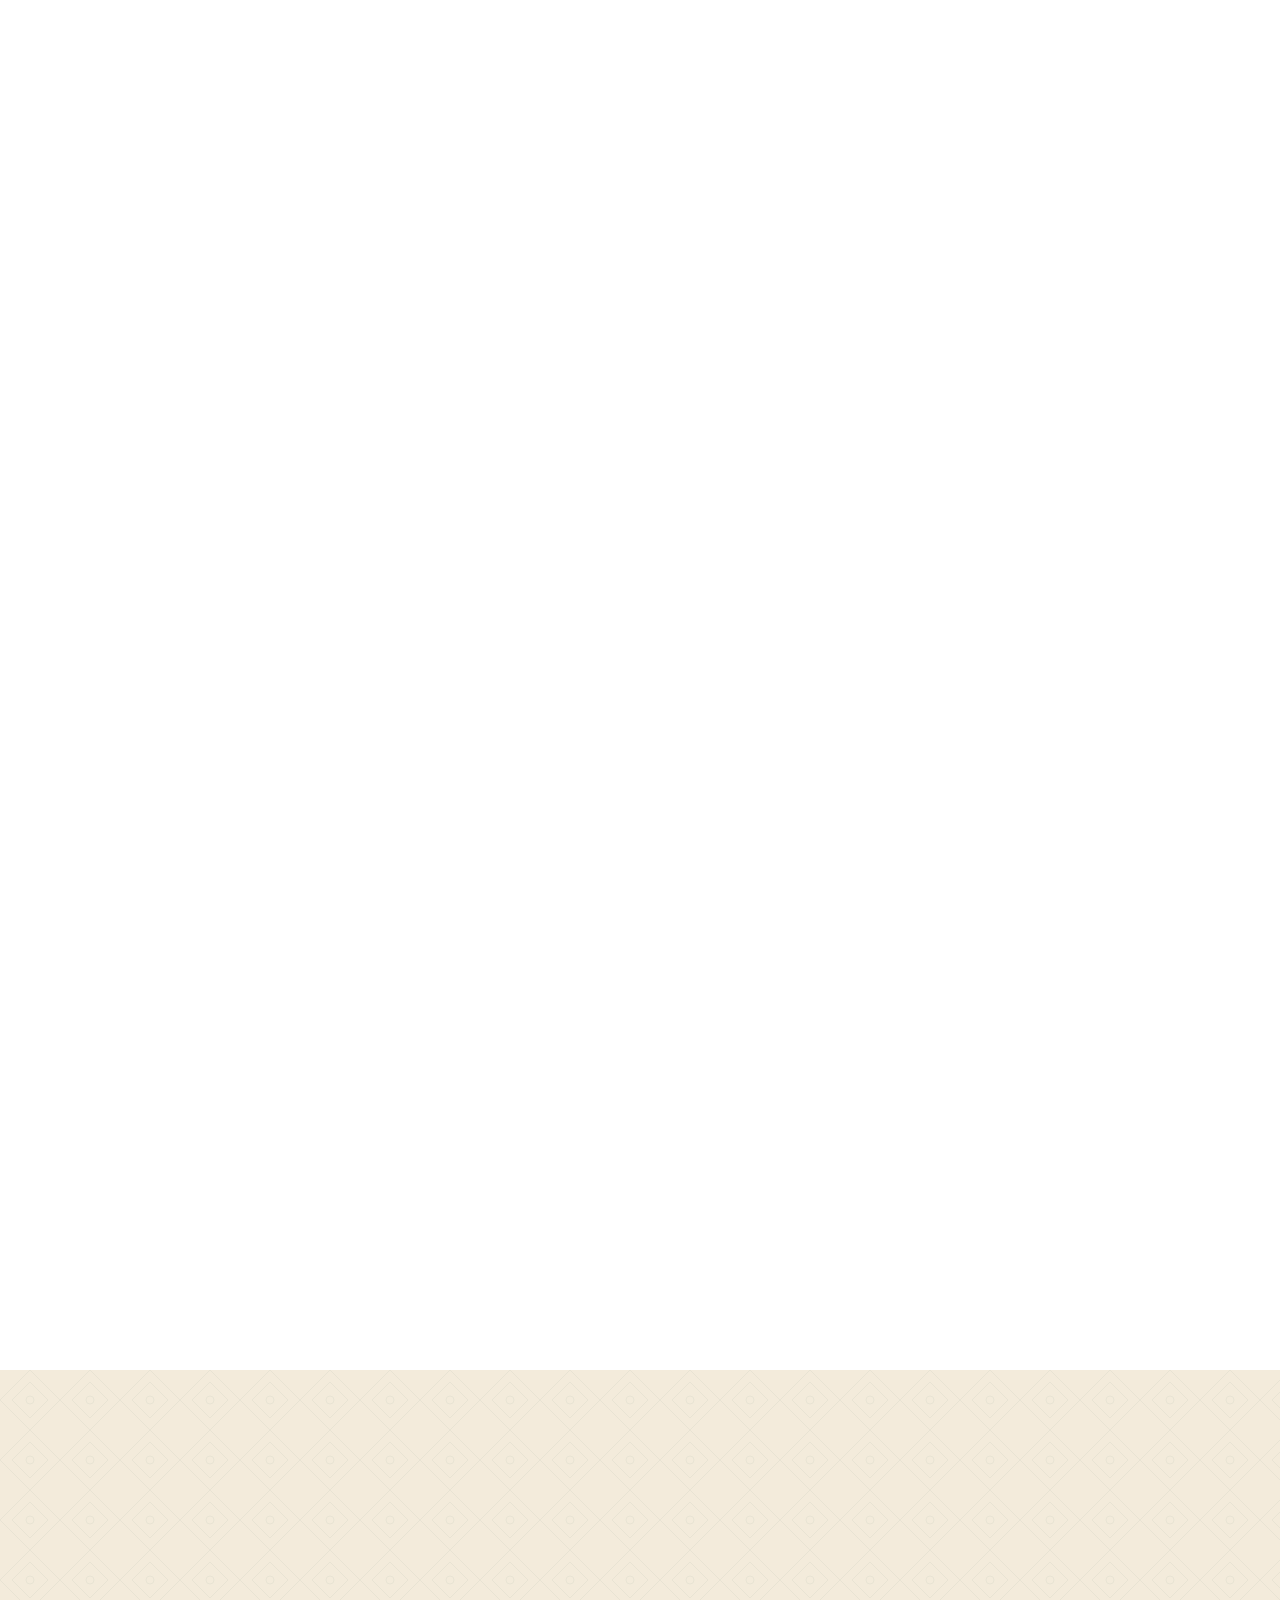
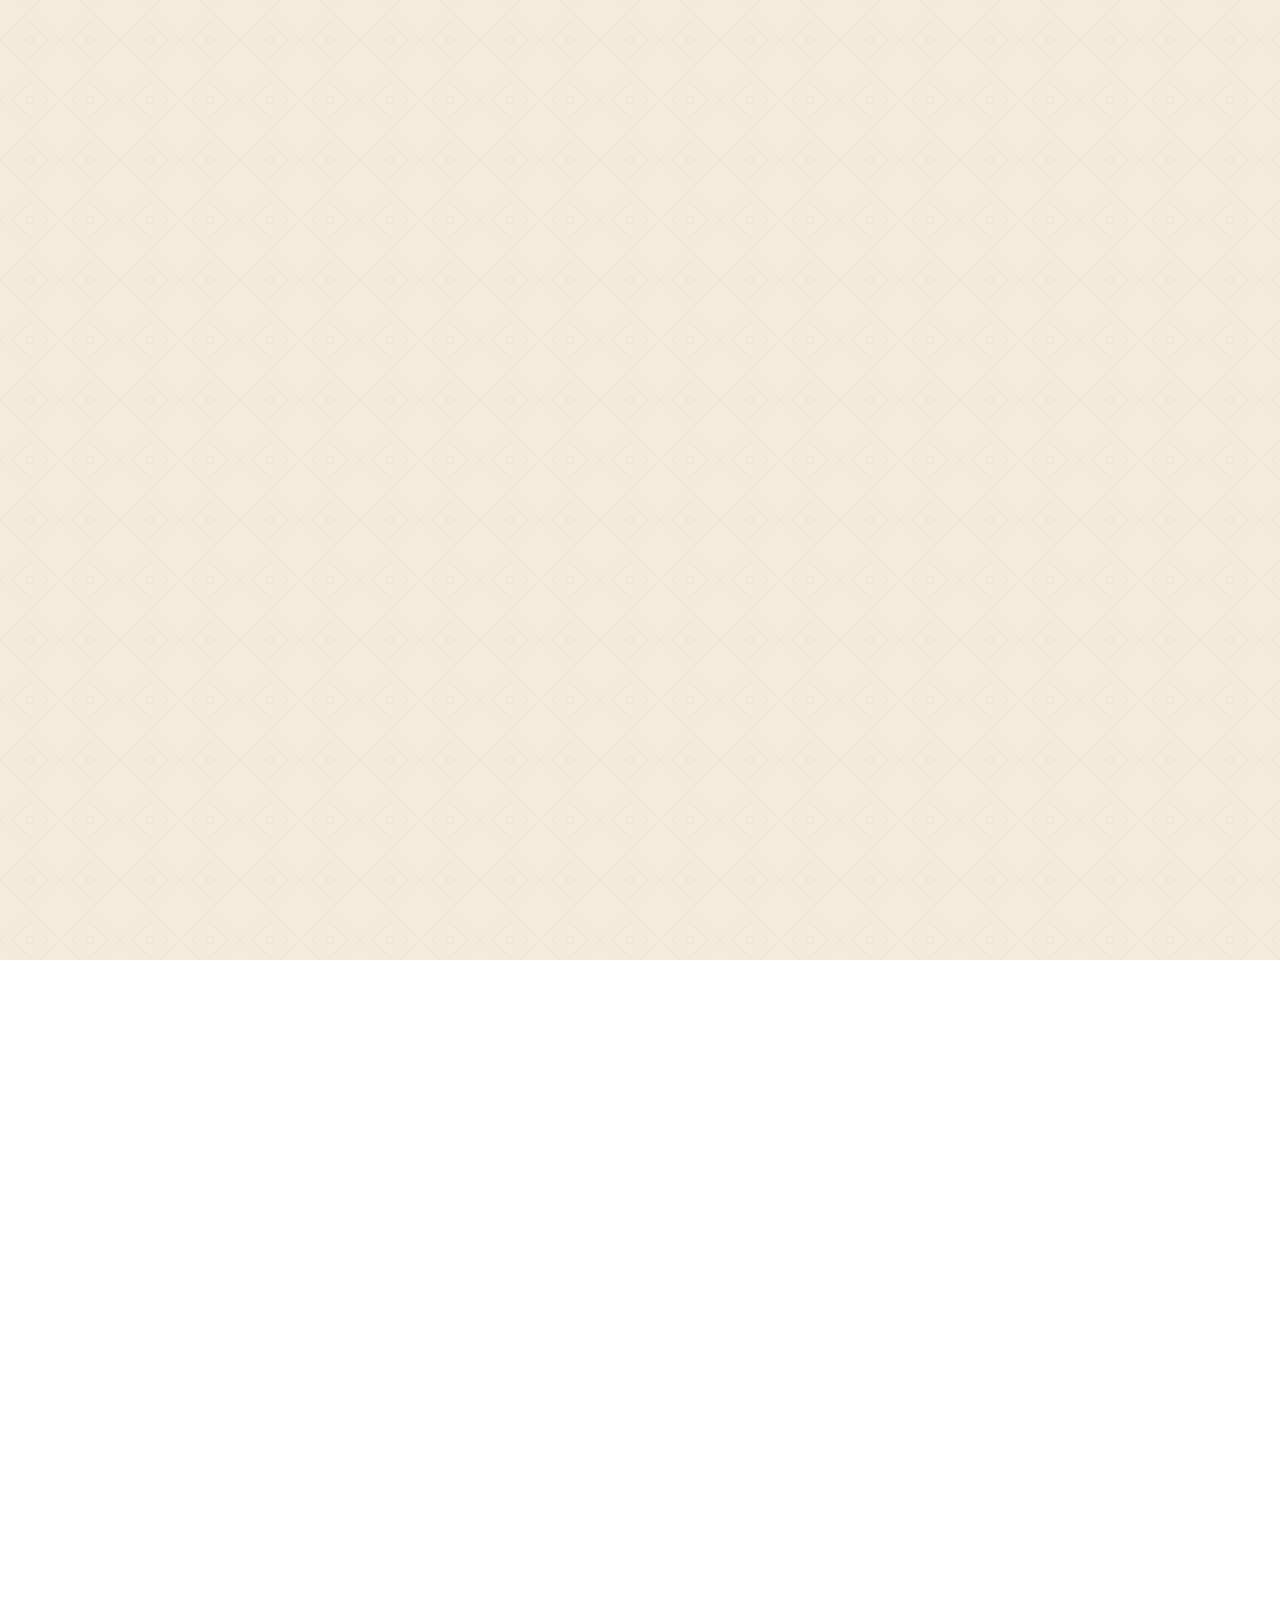
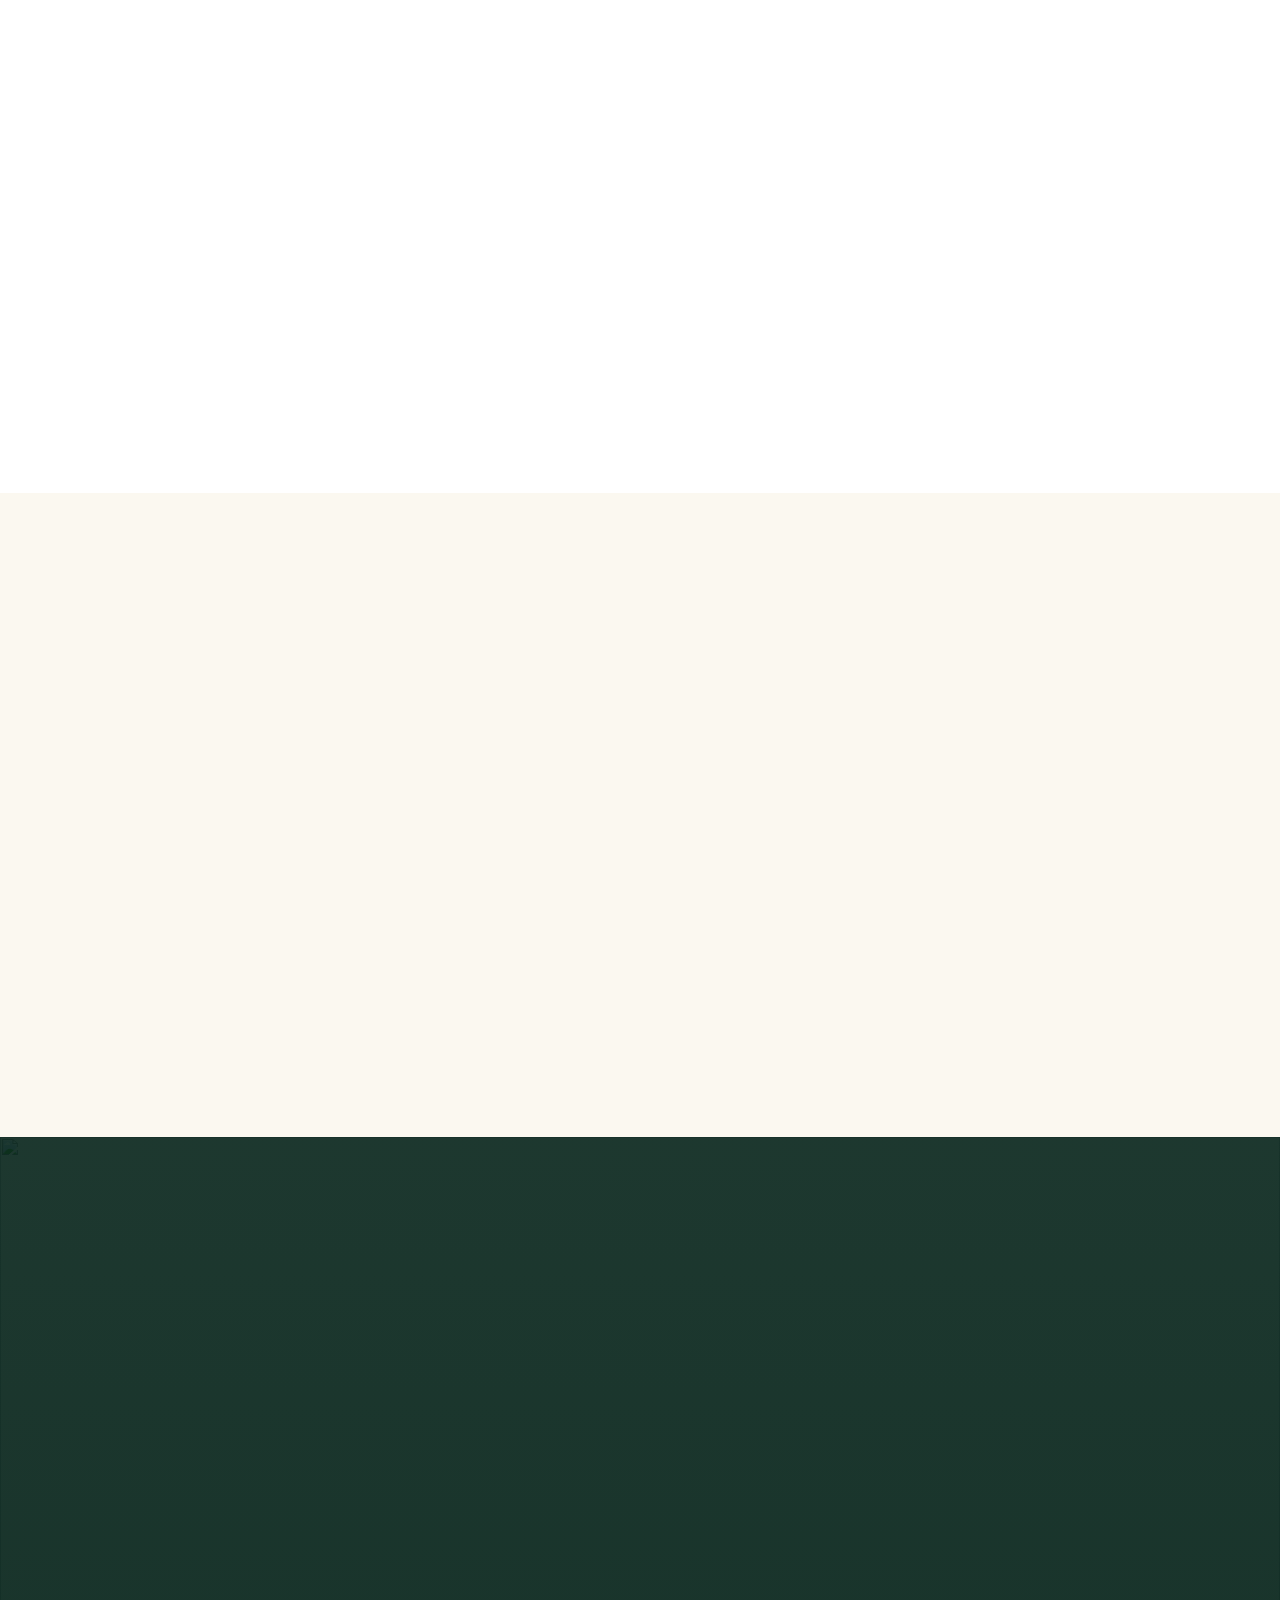
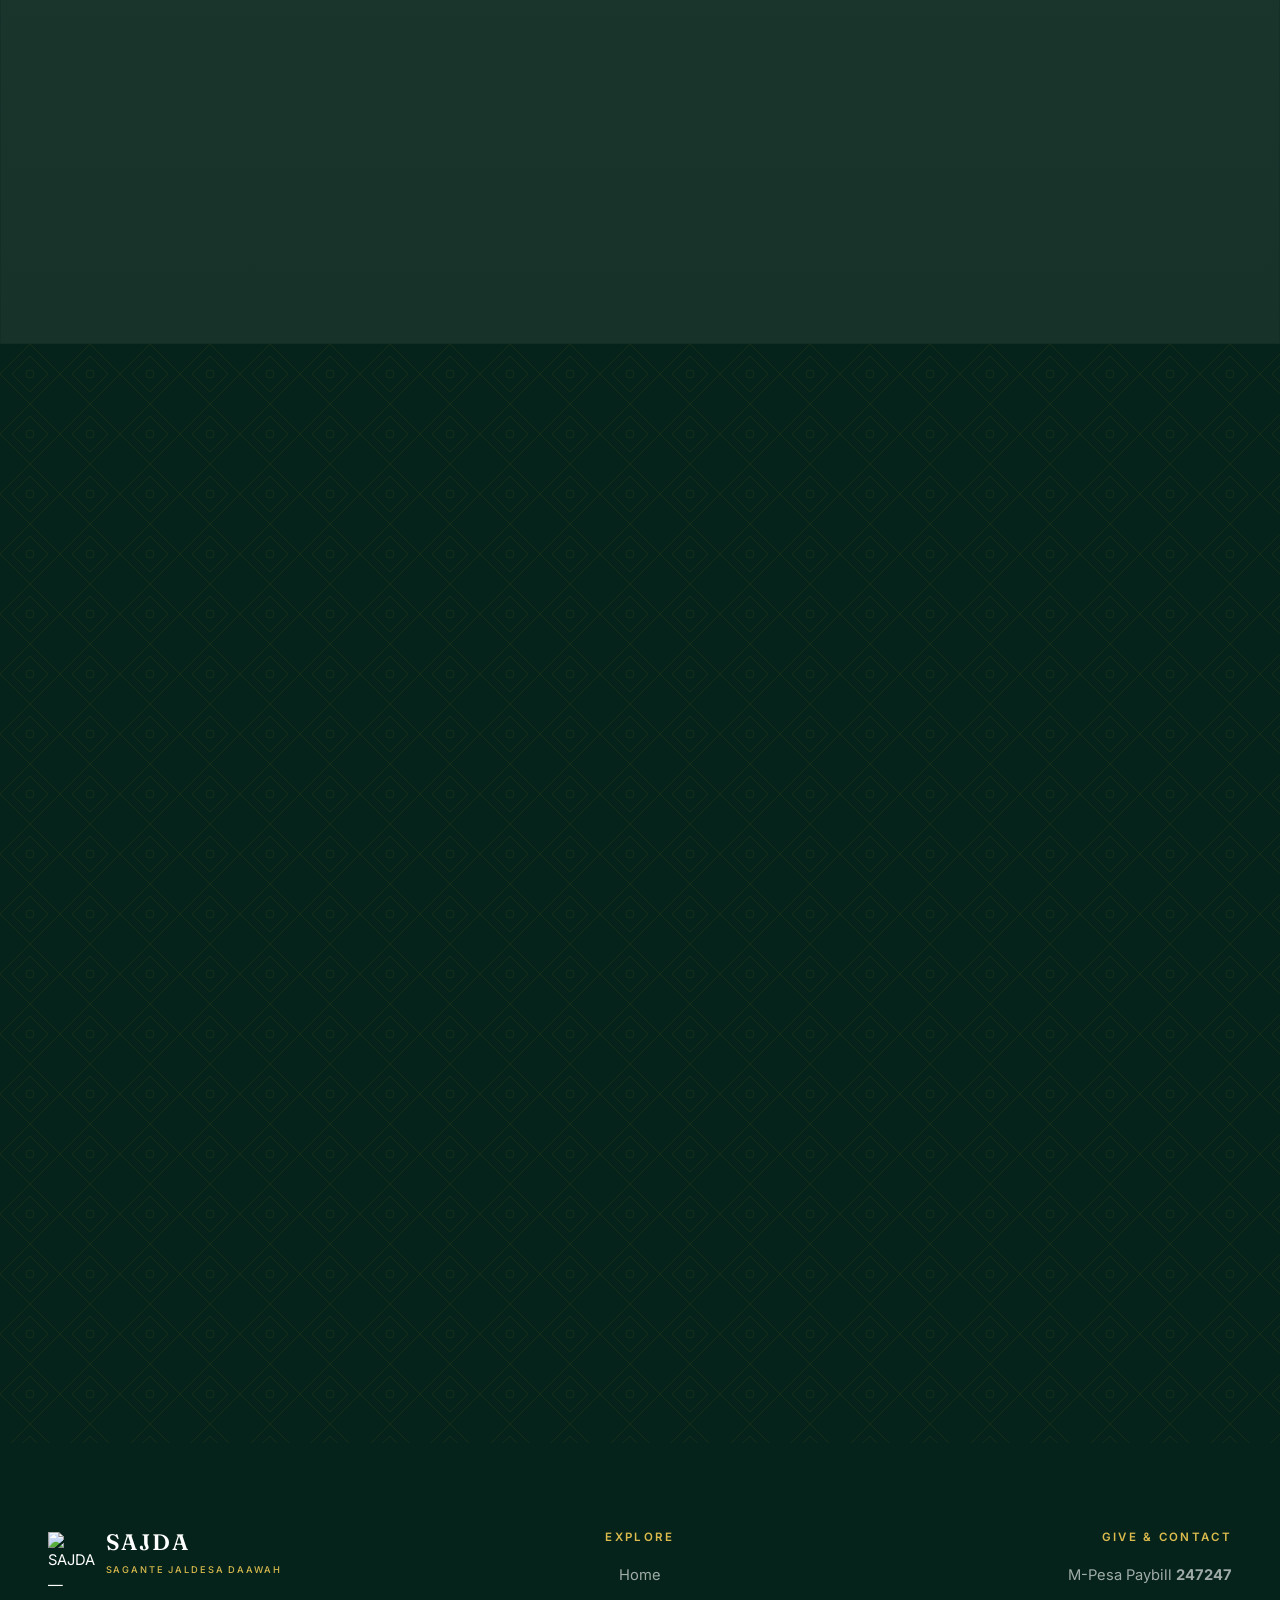
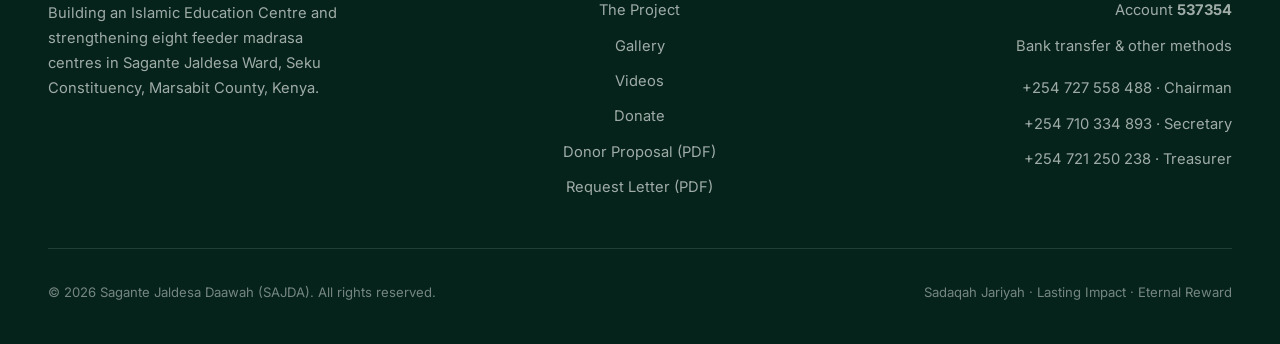
==== commit e5c46629: "Show the Ujumbe kutoka SAJDA series as one playlist card on the homepage Videos can now belong to a " ====
--- a/index.html
+++ b/index.html
@@ -194,7 +194,7 @@
         </p>
       </div>
 
-      <div class="video-grid" data-video-grid data-limit="3">
+      <div class="video-grid" data-video-grid data-collapse-series data-limit="3">
         <noscript>
           <p class="text-center"><a class="btn btn--gold" href="https://www.youtube.com/@SaganteJaldesaDawahGroup">Watch on YouTube</a></p>
         </noscript>
--- a/assets/css/styles.css
+++ b/assets/css/styles.css
@@ -709,6 +709,14 @@
   letter-spacing: .06em;
   font-variant-numeric: tabular-nums;
 }
+.video-card--series { border-top: 3px solid var(--gold-500); }
+.video-card__time--series {
+  display: inline-flex;
+  align-items: center;
+  gap: .4rem;
+  text-transform: uppercase;
+}
+.video-card__time--series svg { width: 14px; height: 14px; }
 .video-card__body { display: flex; flex-direction: column; gap: .45rem; padding: 1.25rem 1.4rem 1.5rem; }
 .video-card__tag {
   font-size: .72rem;
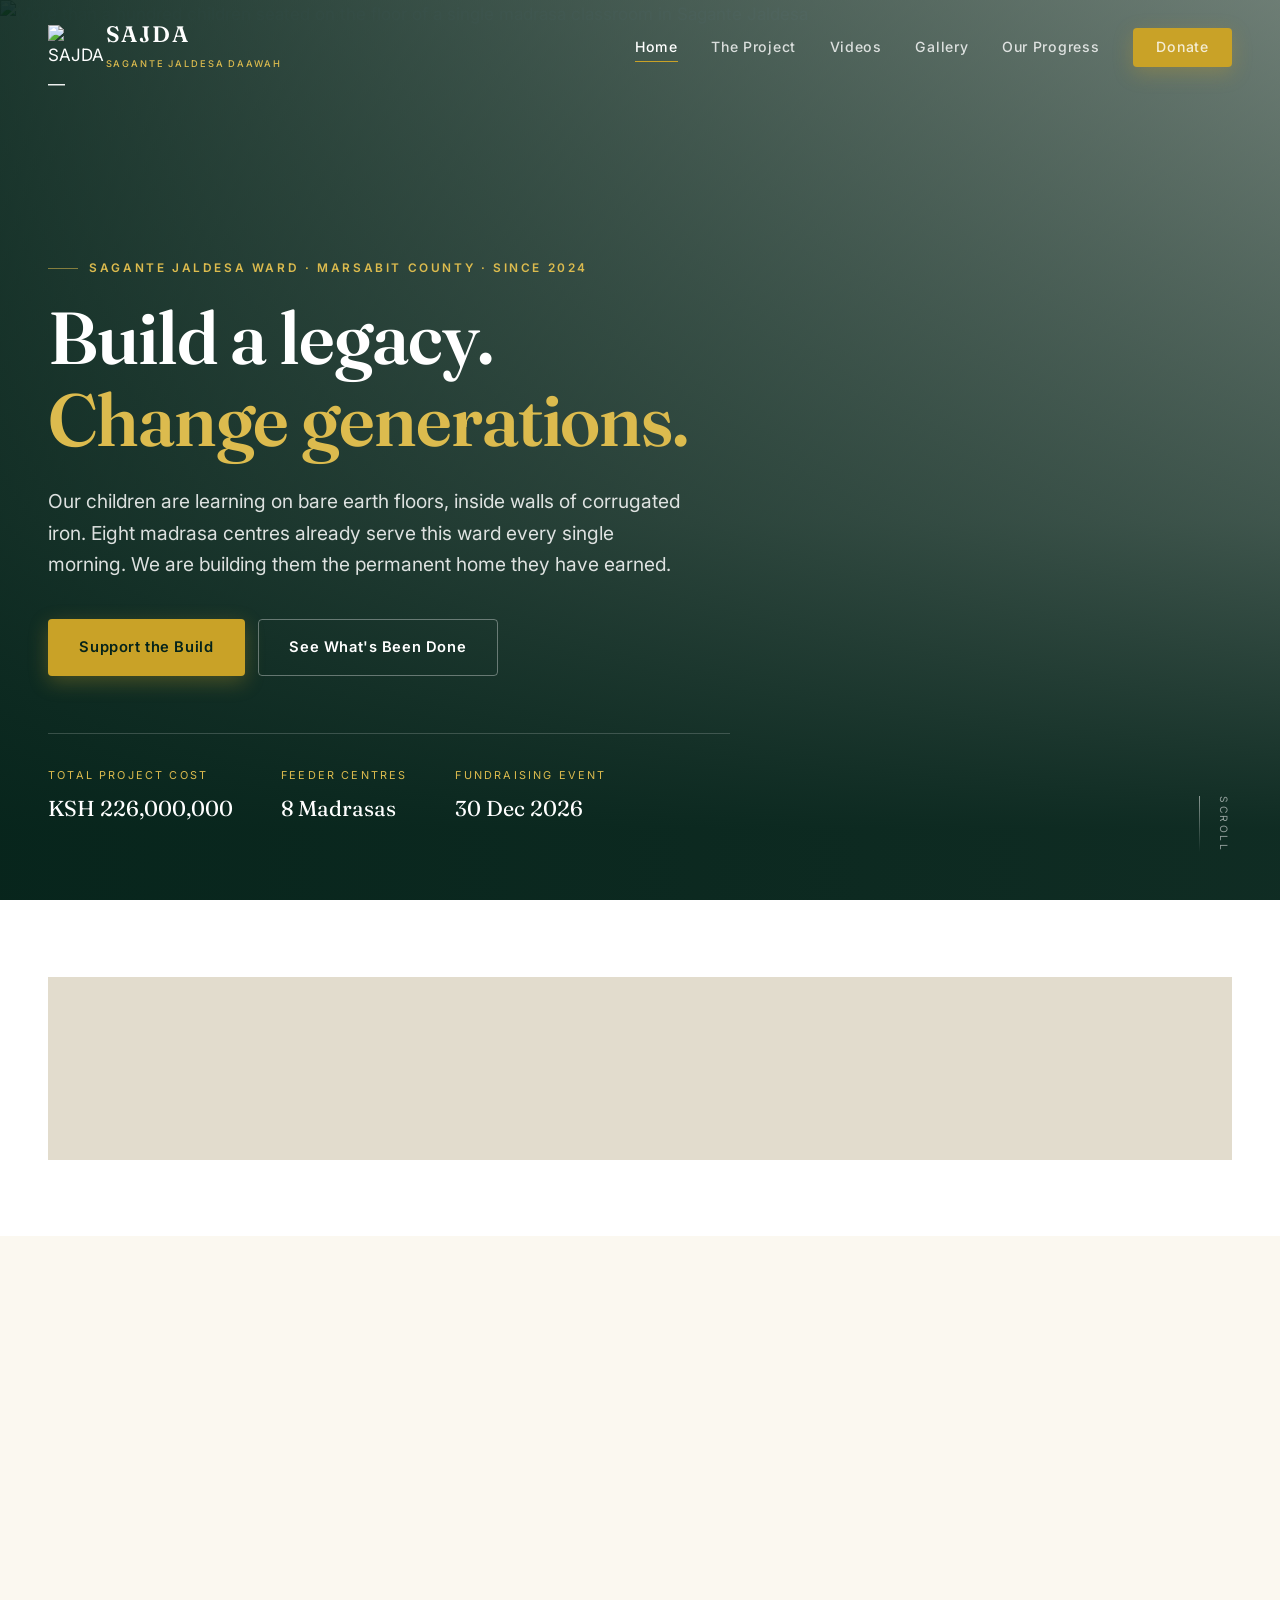
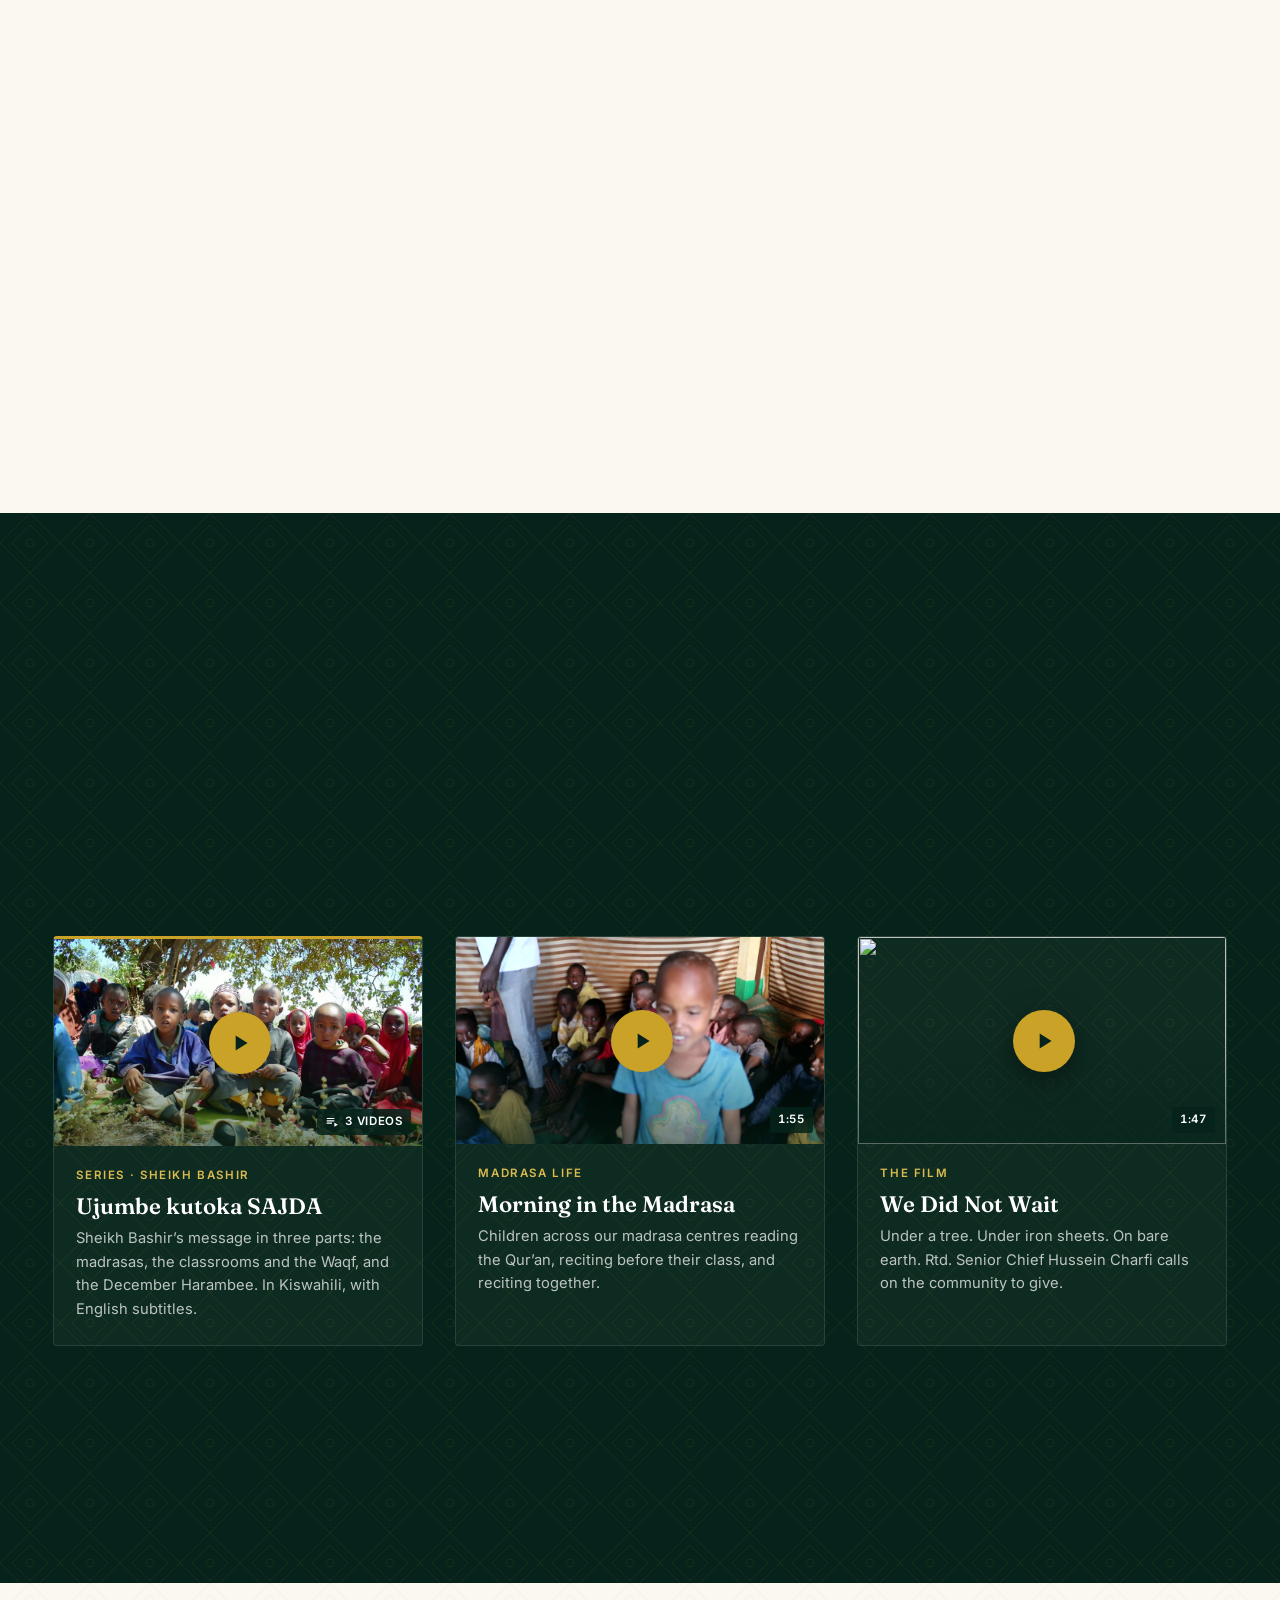
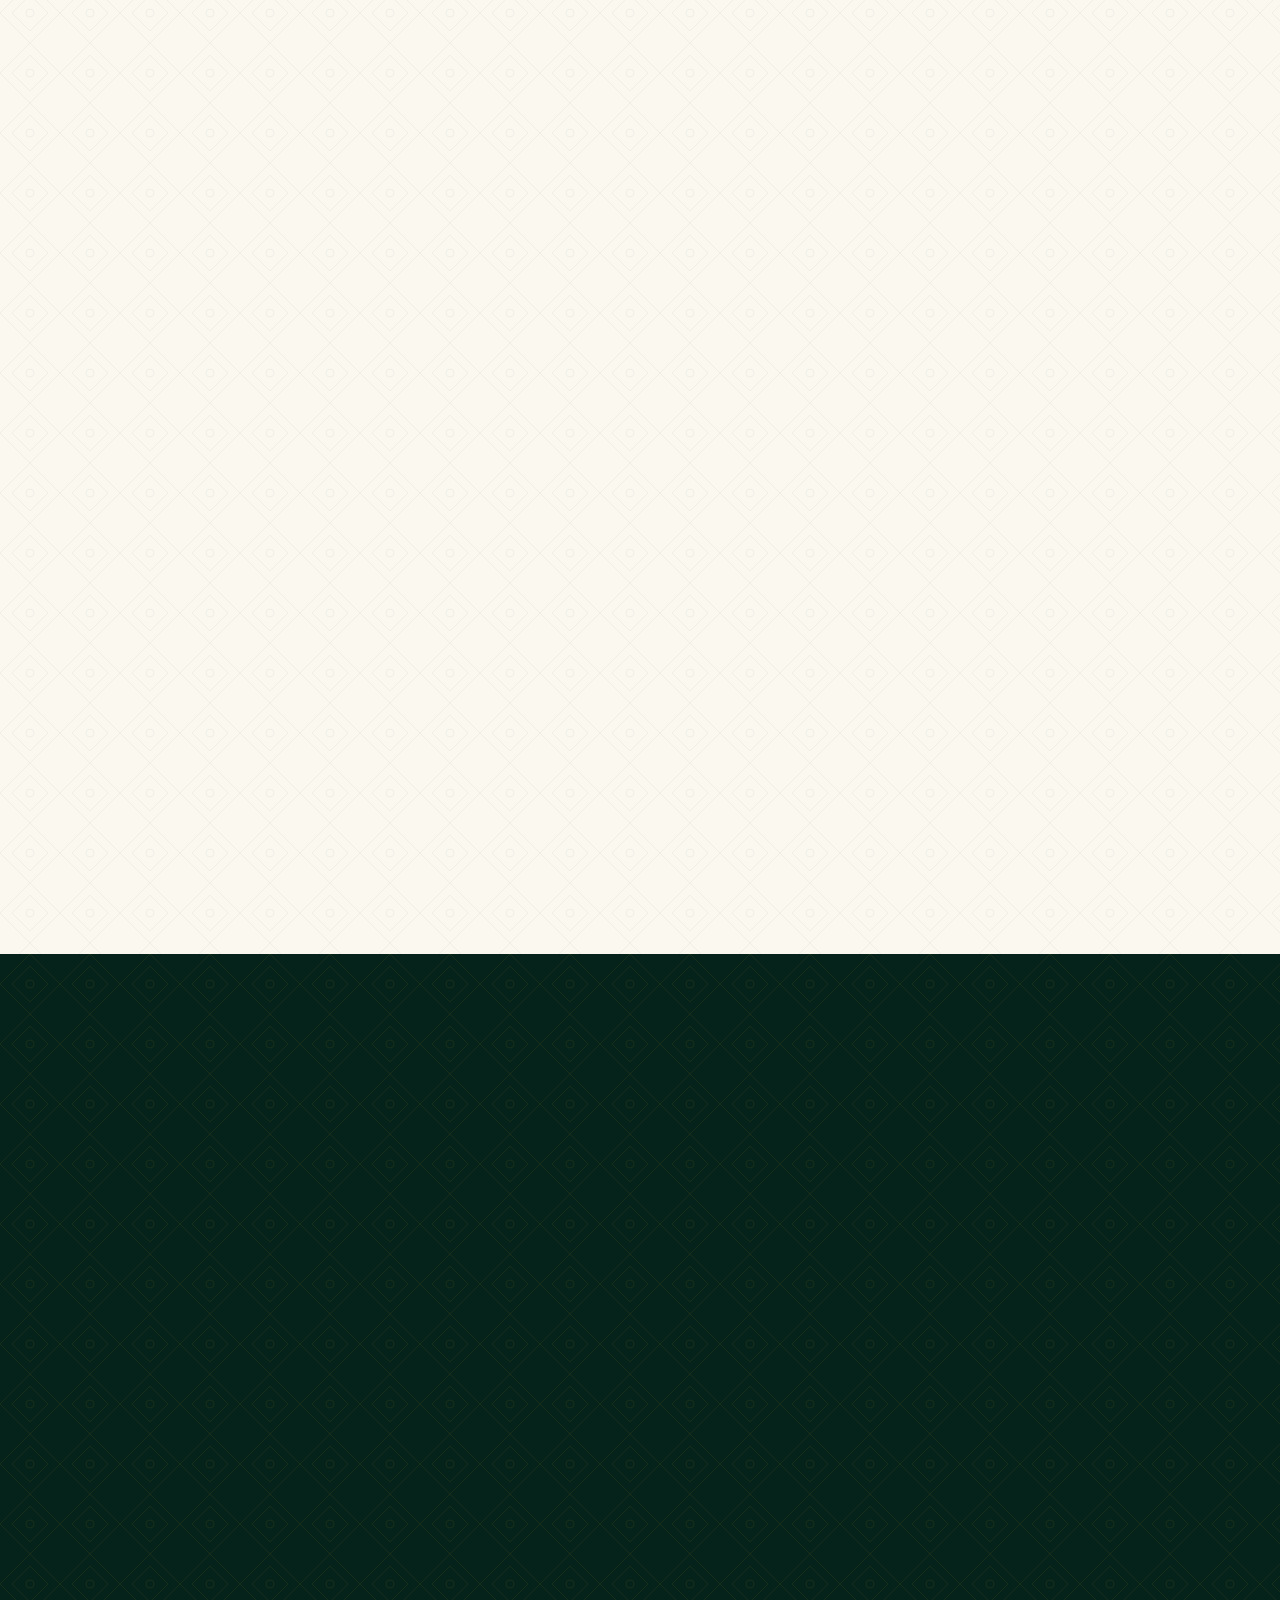
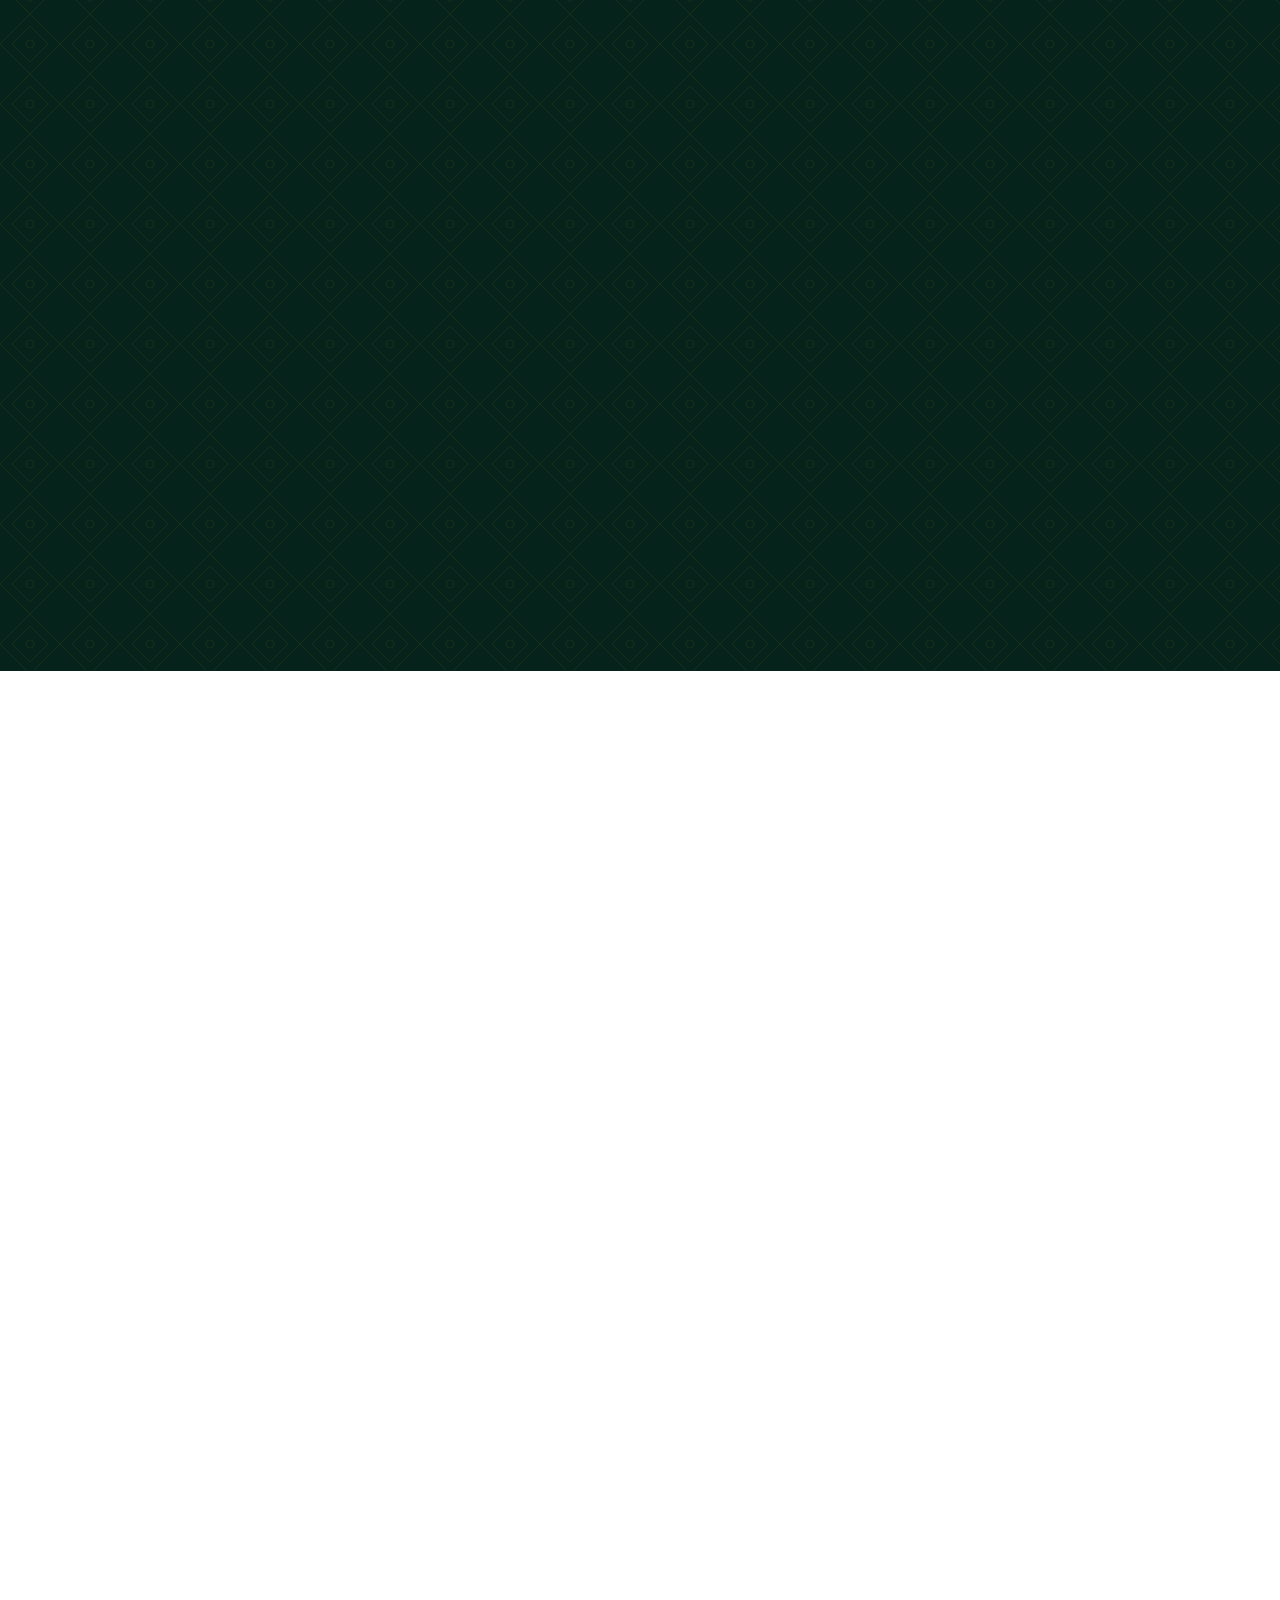
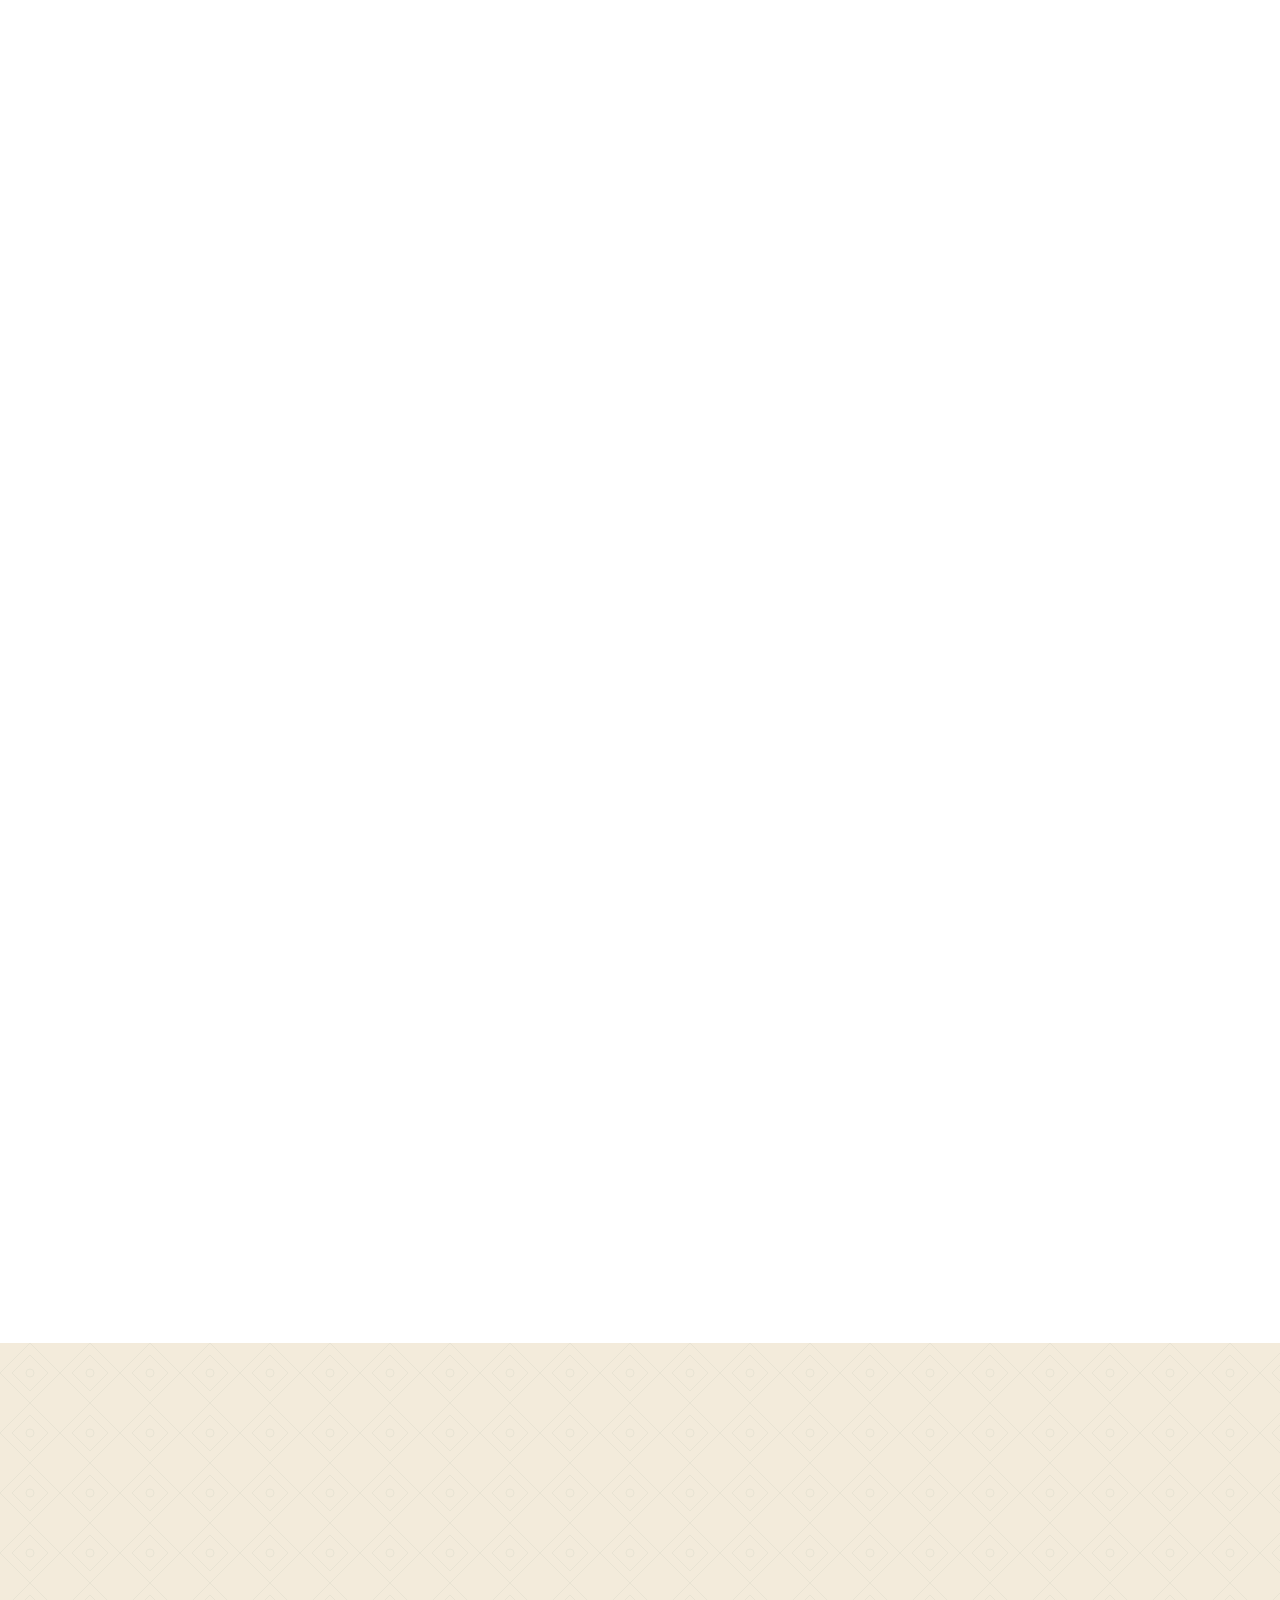
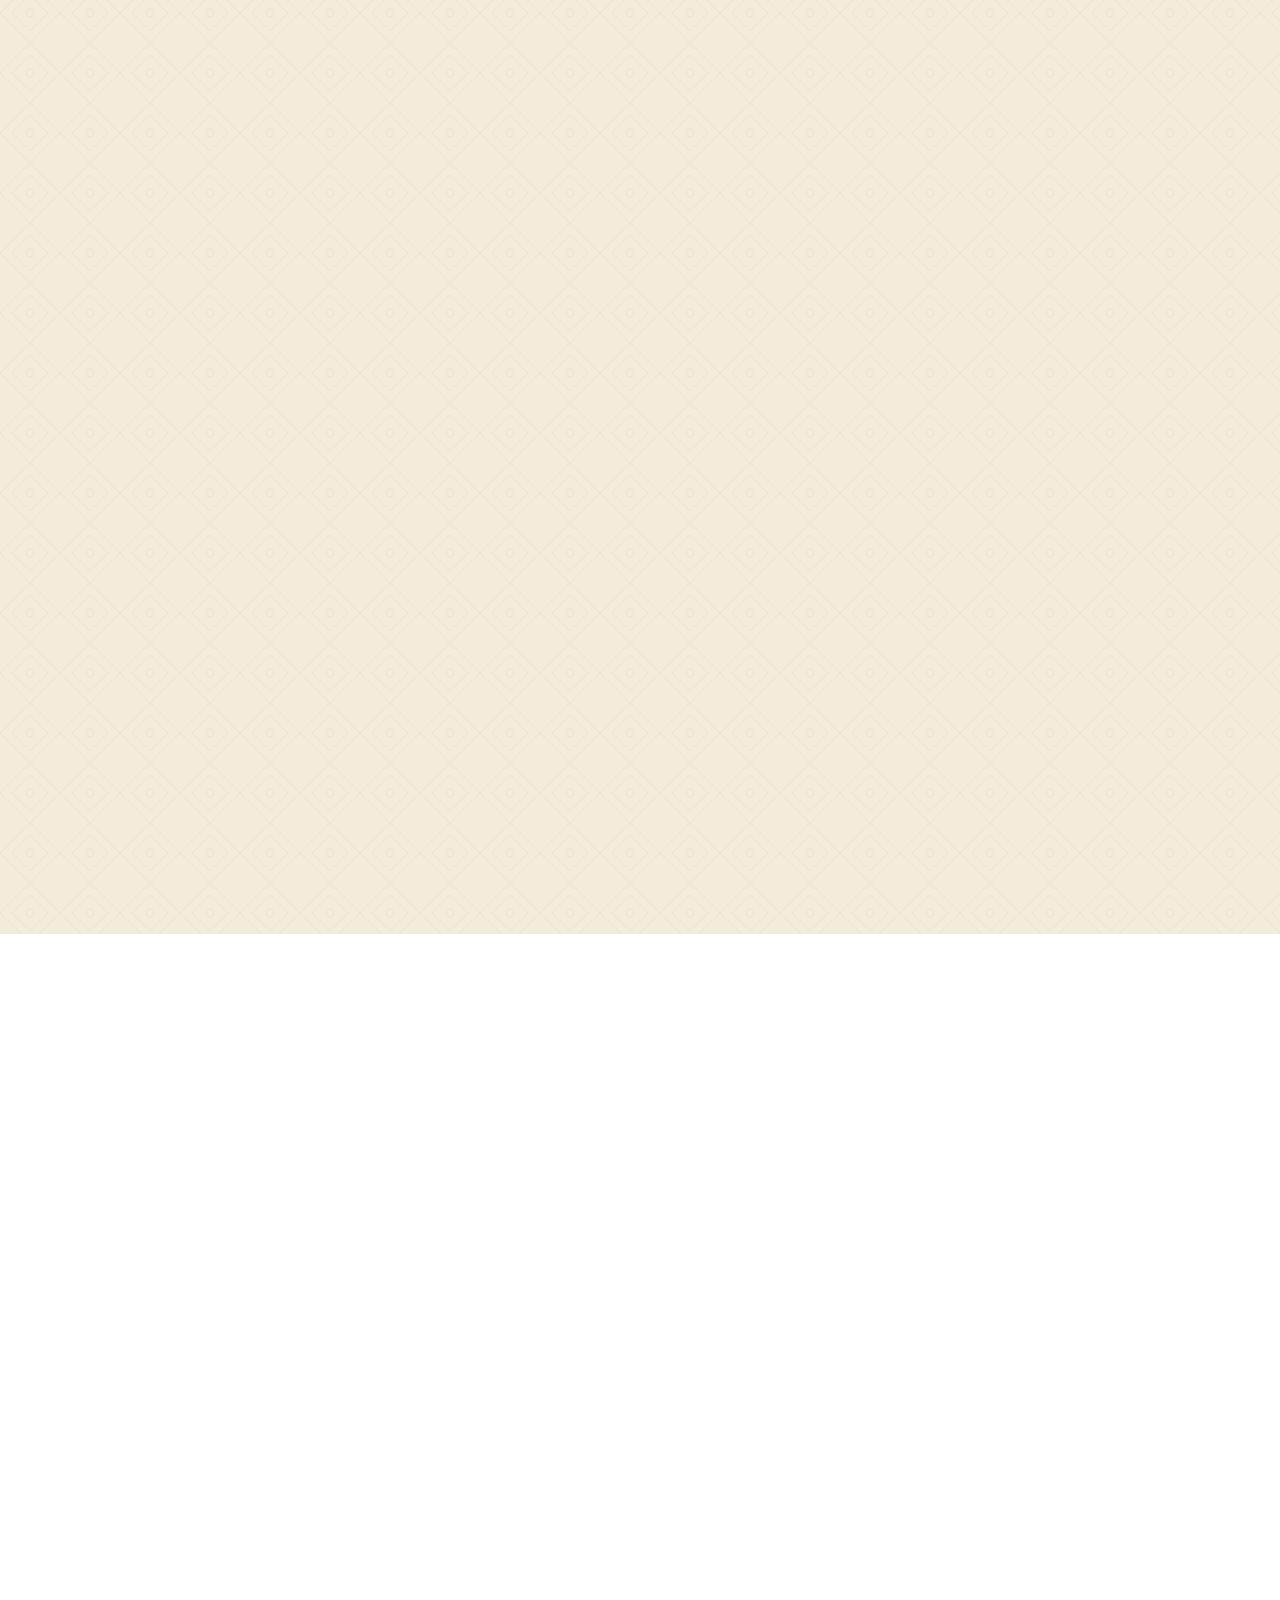
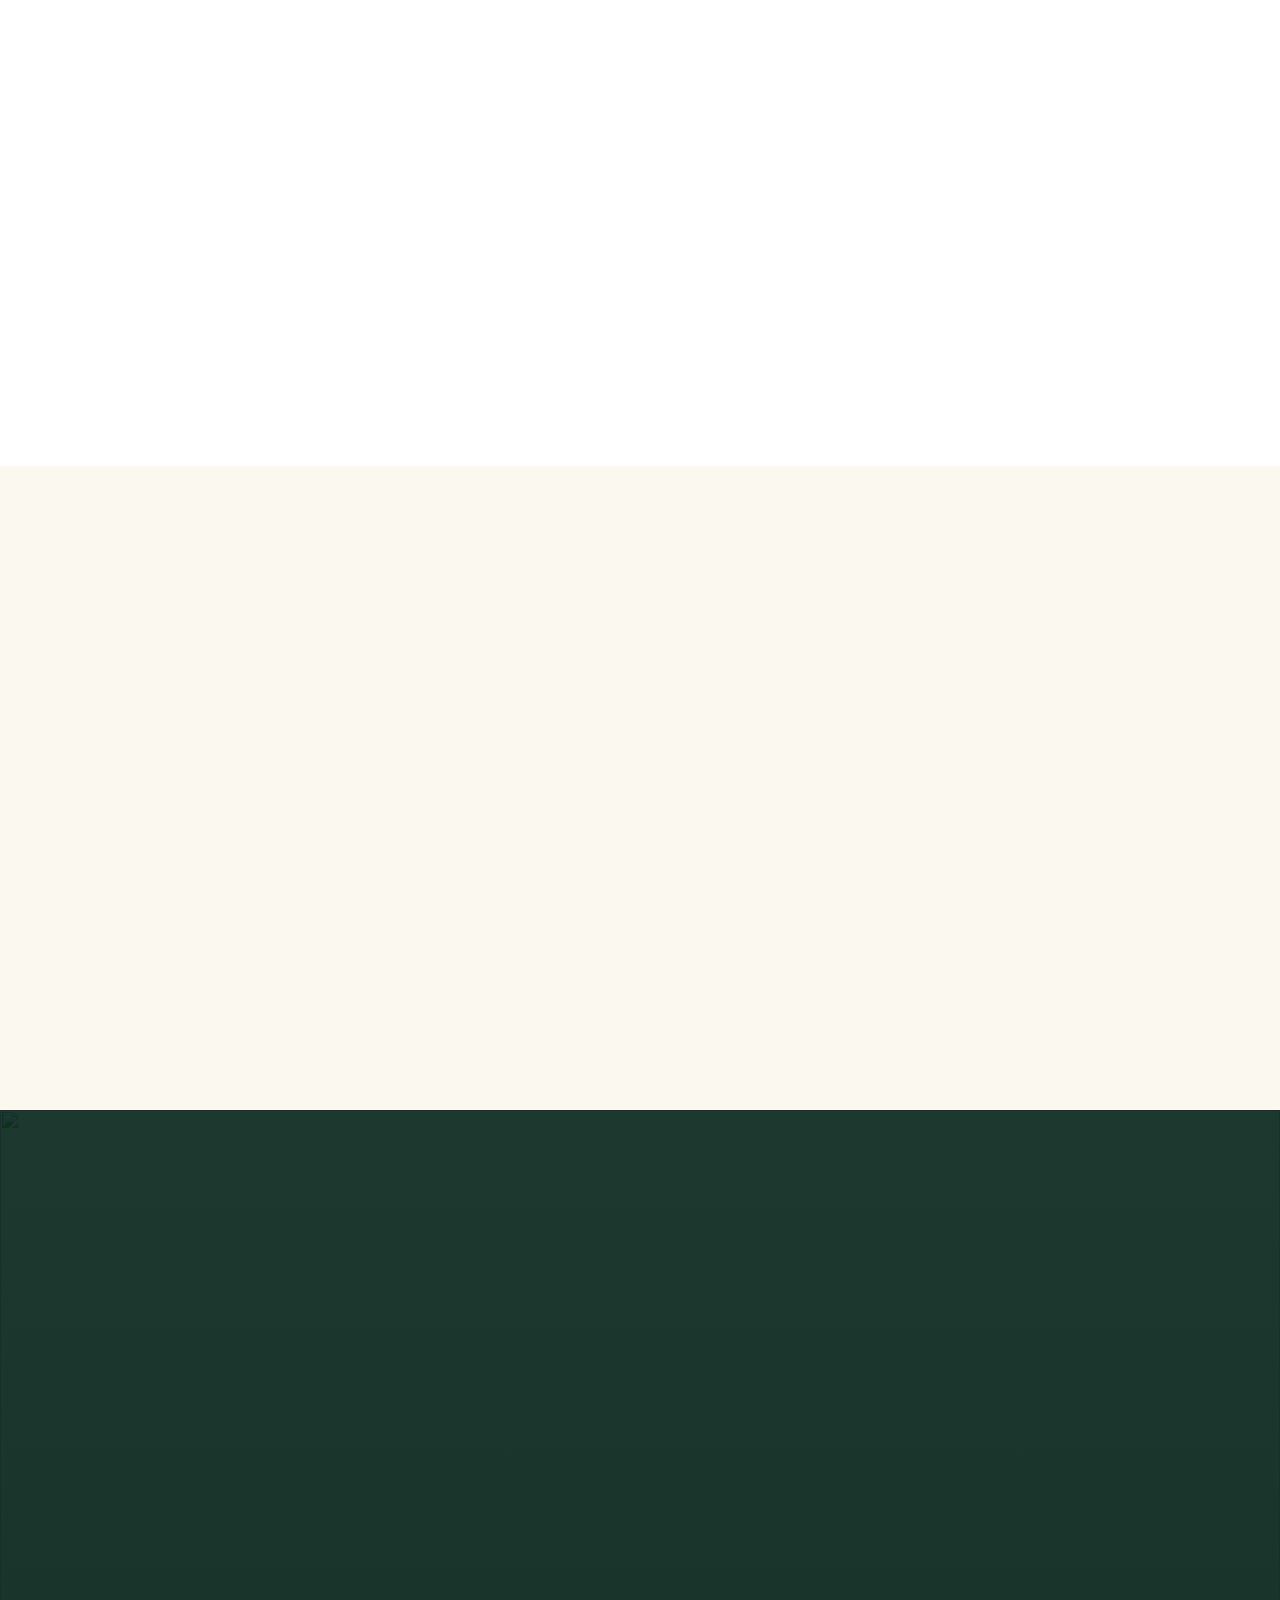
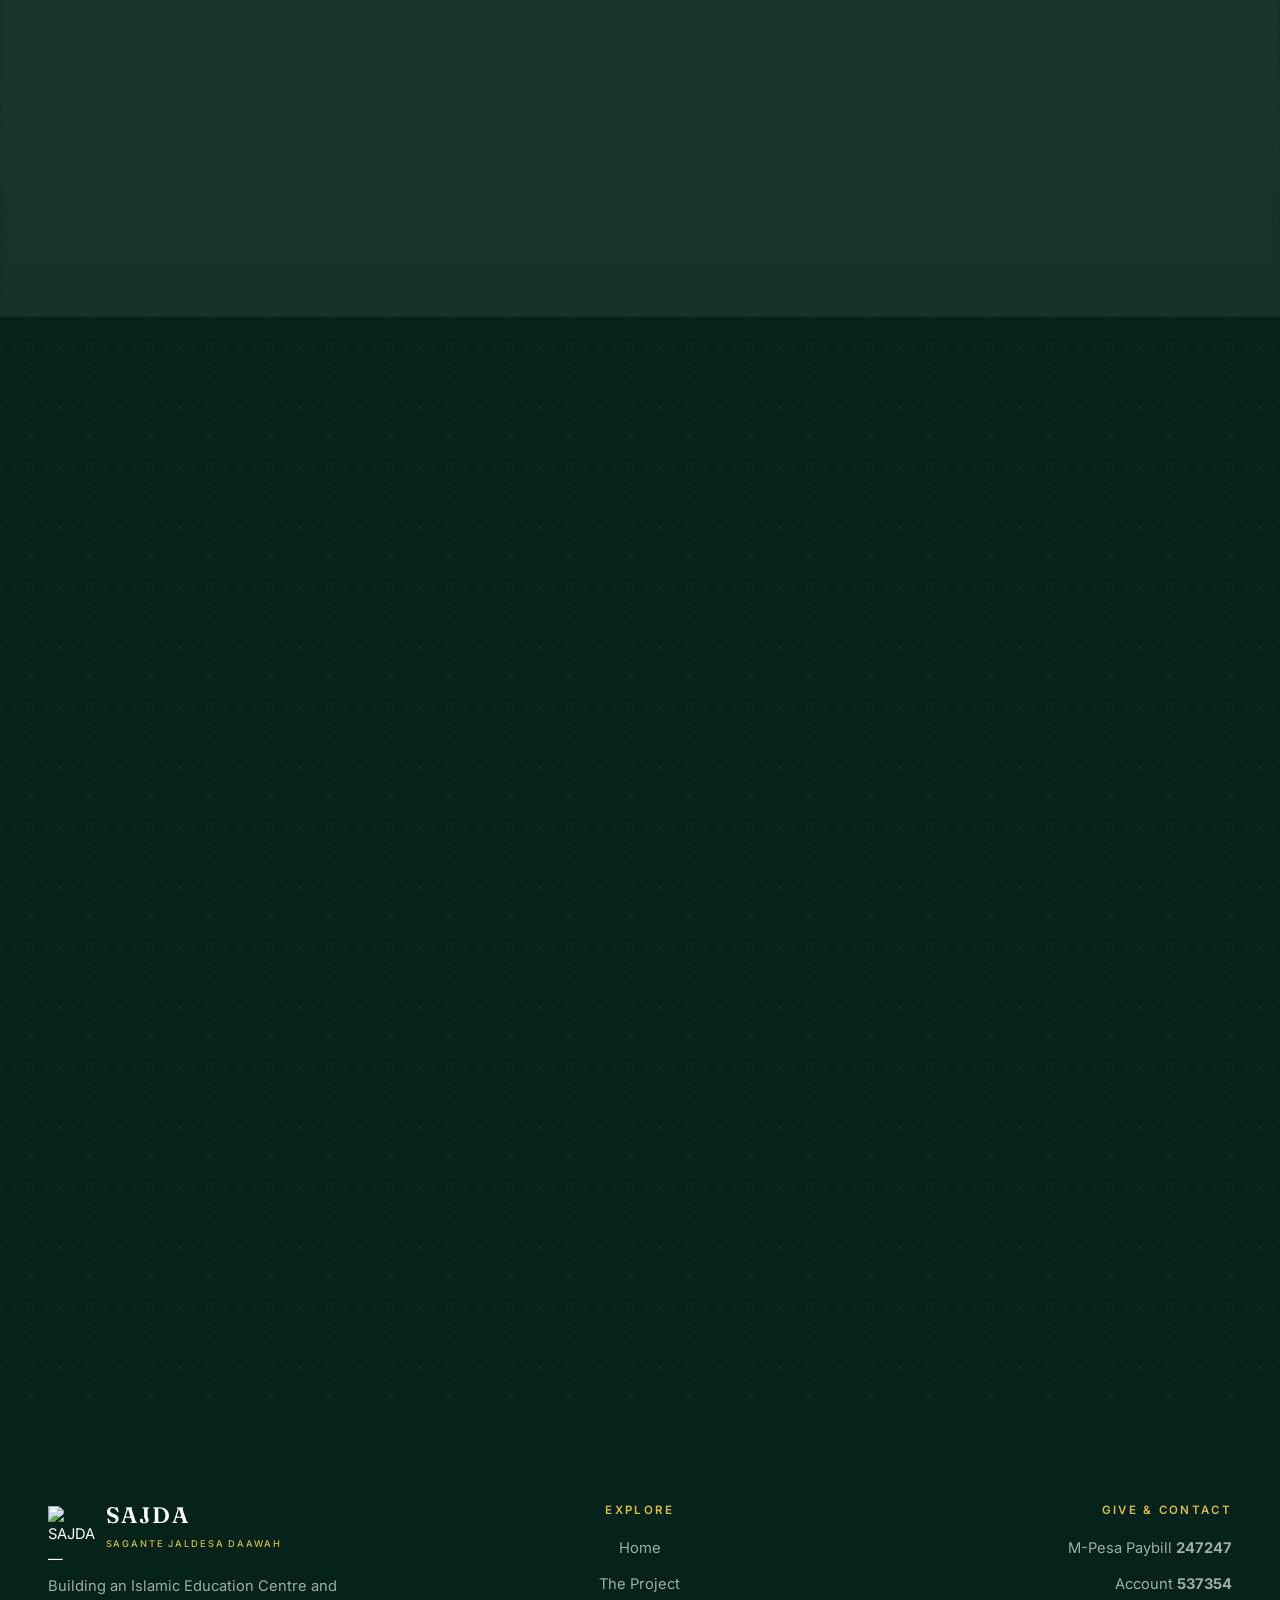
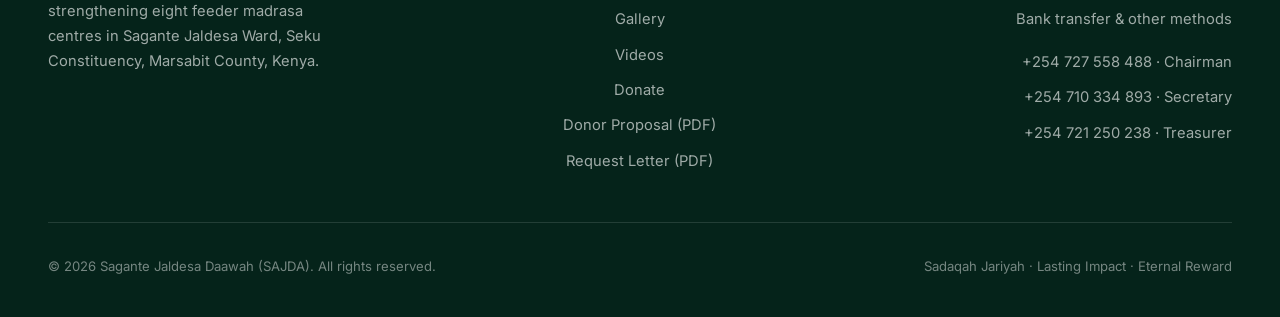
==== commit 35d44c4b: "Credit the request letter to SAJDA Group in the documents section Co-Authored-By: Claude Opus 5.5 <n" ====
--- a/index.html
+++ b/index.html
@@ -166,8 +166,8 @@
           <div class="doc__body">
             <h3>Fundraising Request Letter</h3>
             <p>
-              The official letter from the Harambee Committee Chairman, Rtd. Chief Hussein Charfi
-              Halakhe, inviting support for the December Harambee, in cash or in kind.
+              The official letter from SAJDA Group, inviting support for the December Harambee,
+              in cash or in kind.
             </p>
             <p class="doc-meta">PDF &middot; 2 pages &middot; 1.4 MB</p>
             <div class="btn-row">
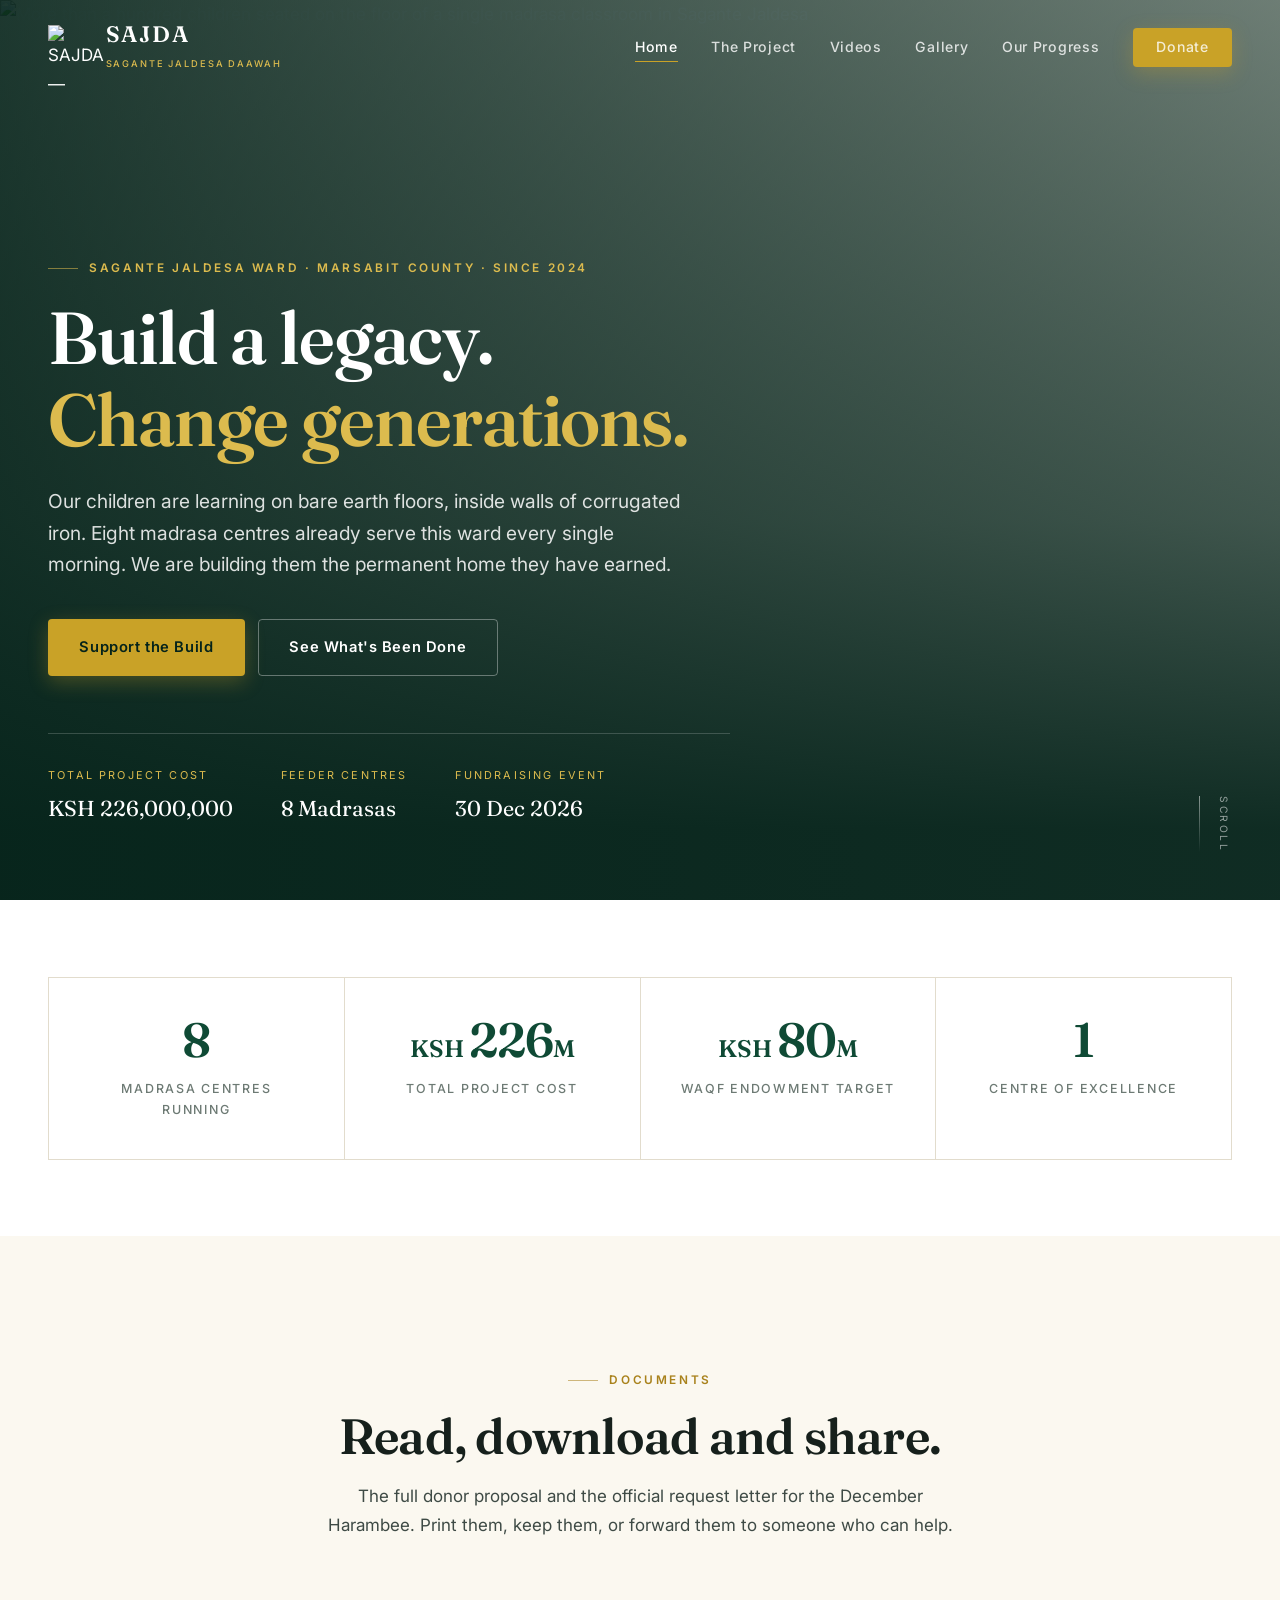
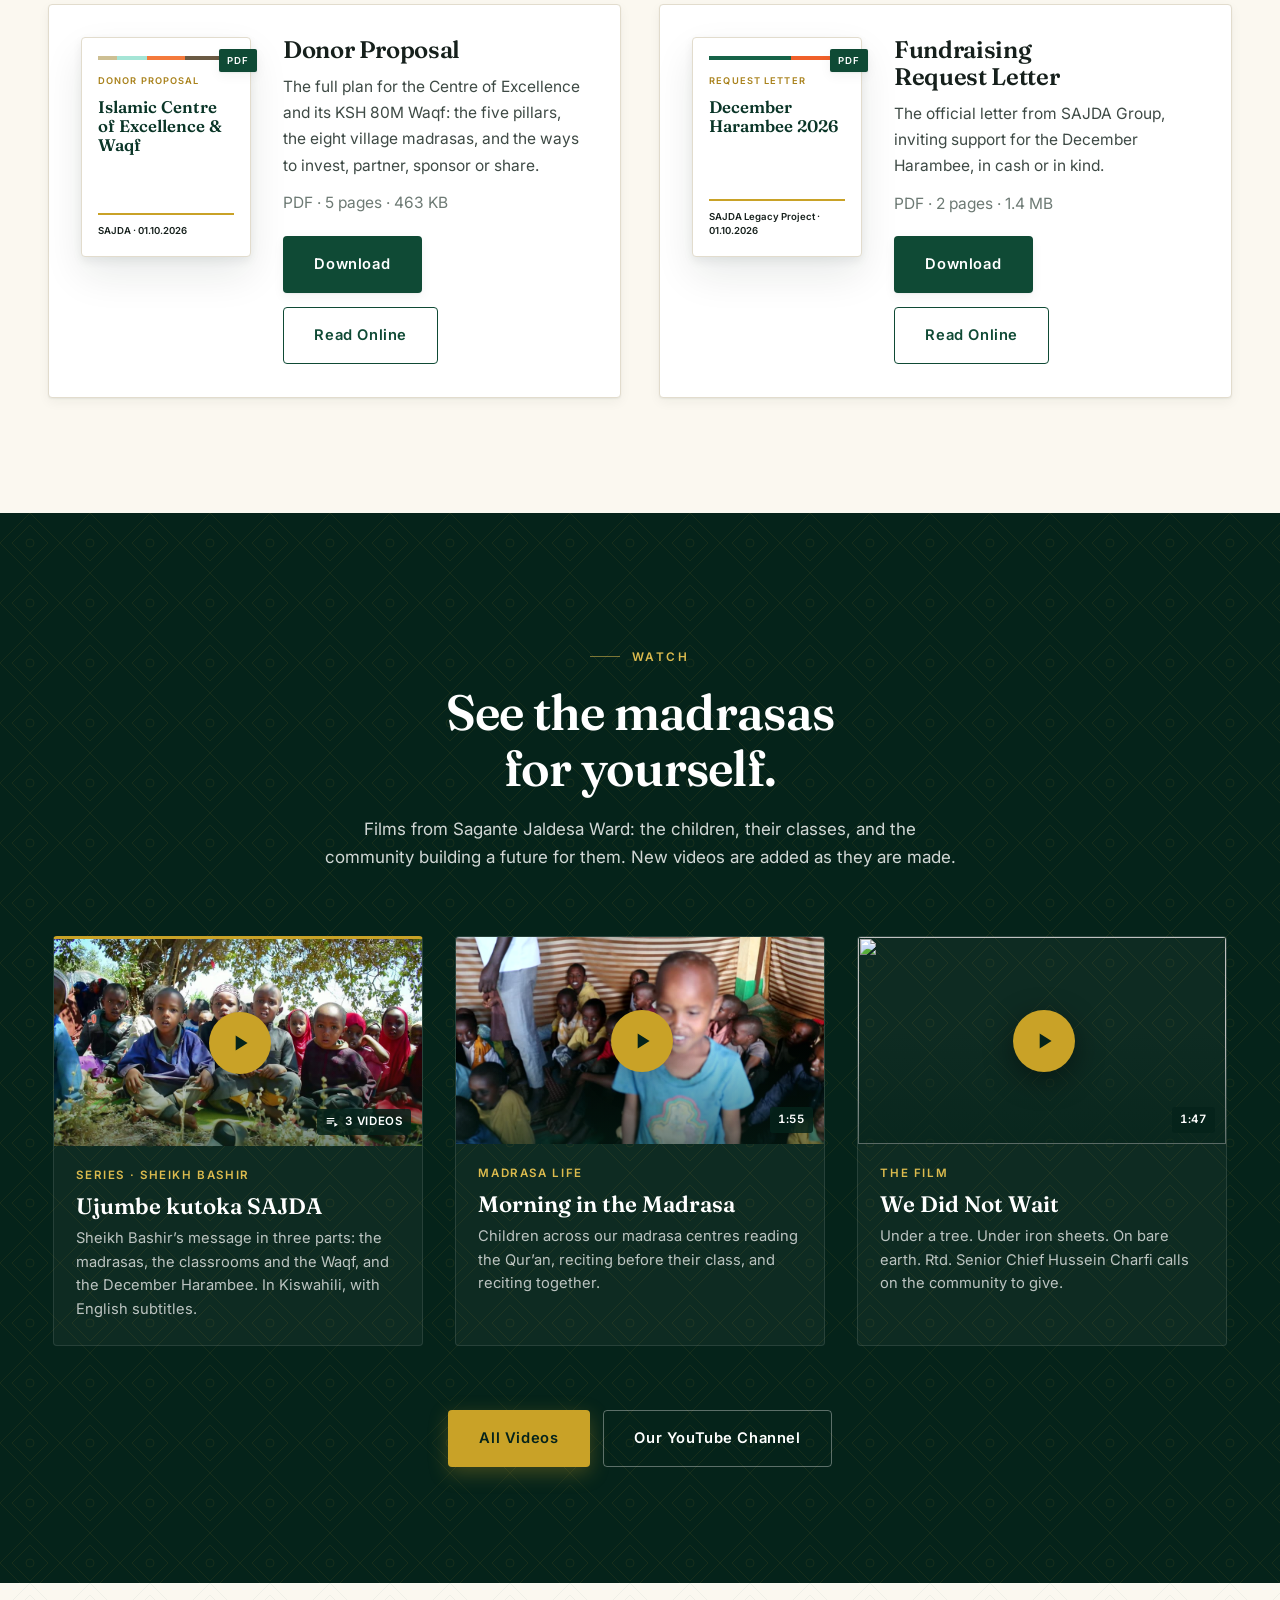
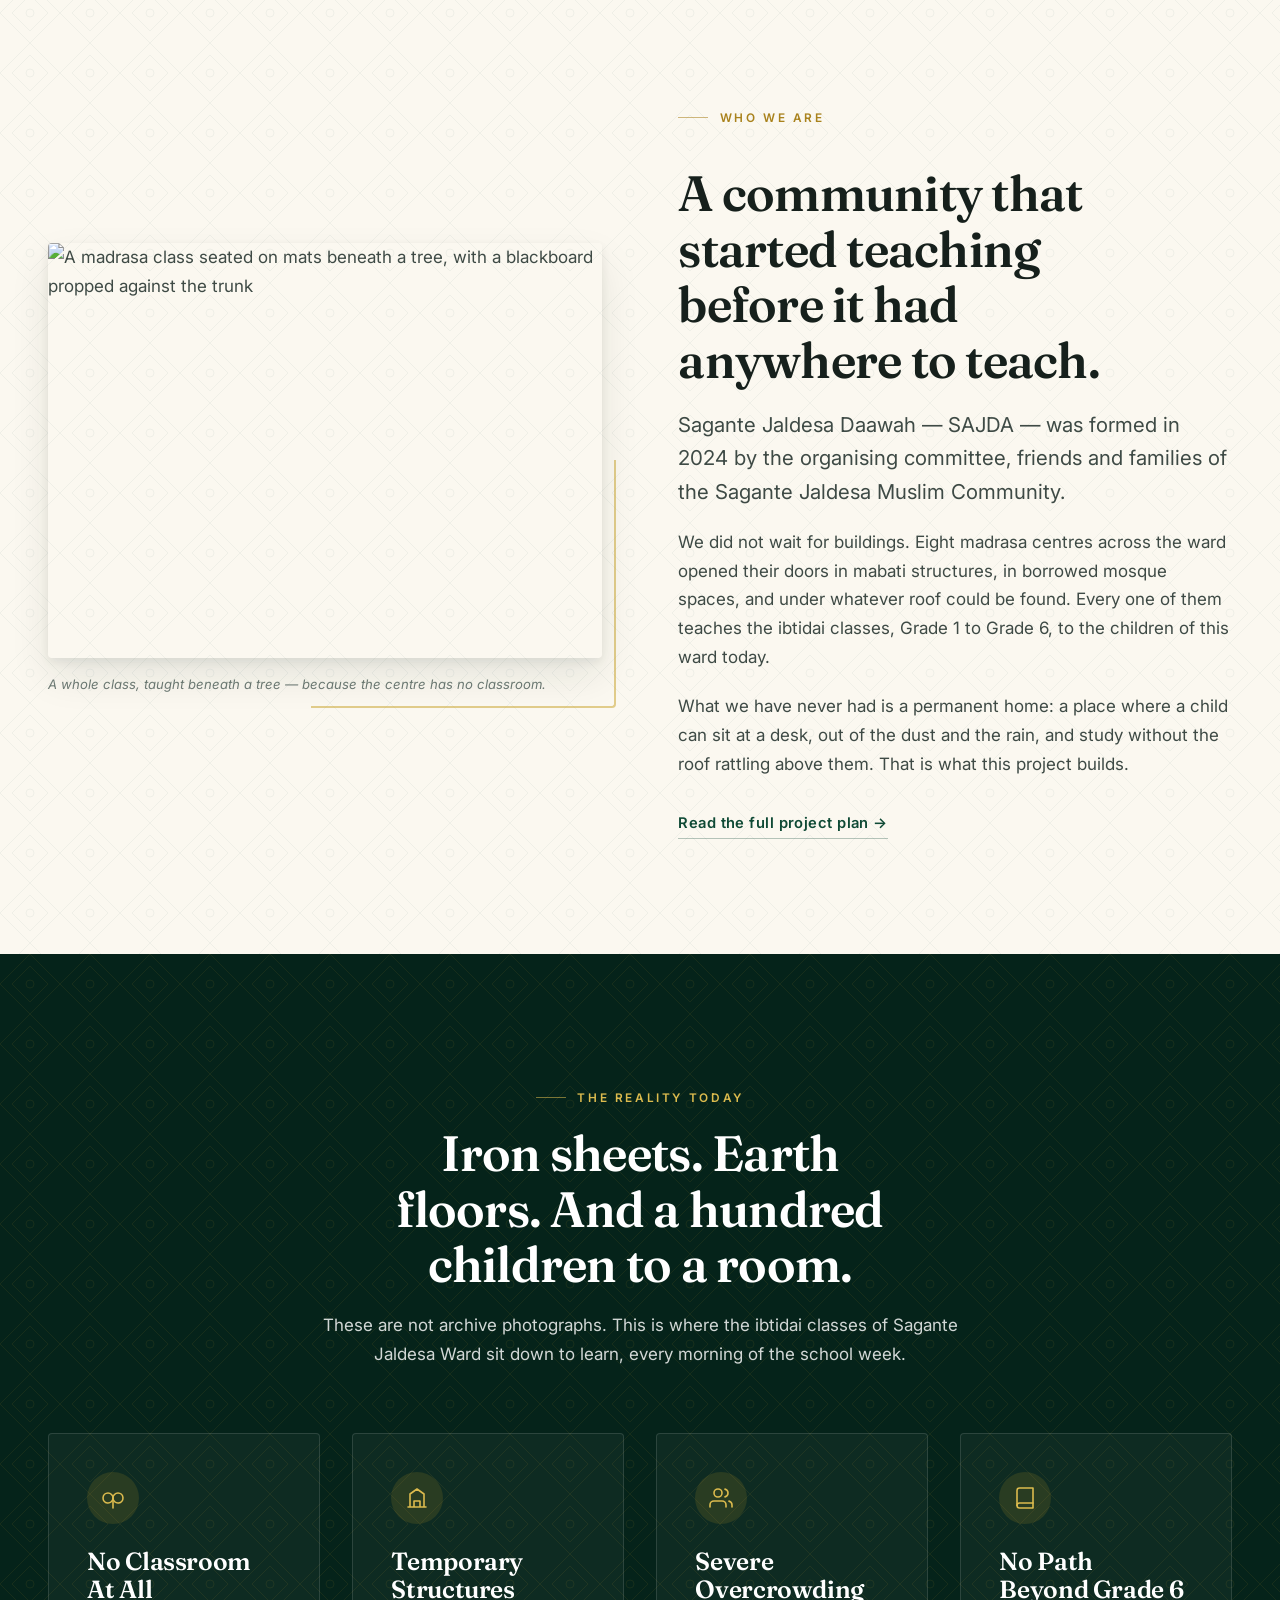
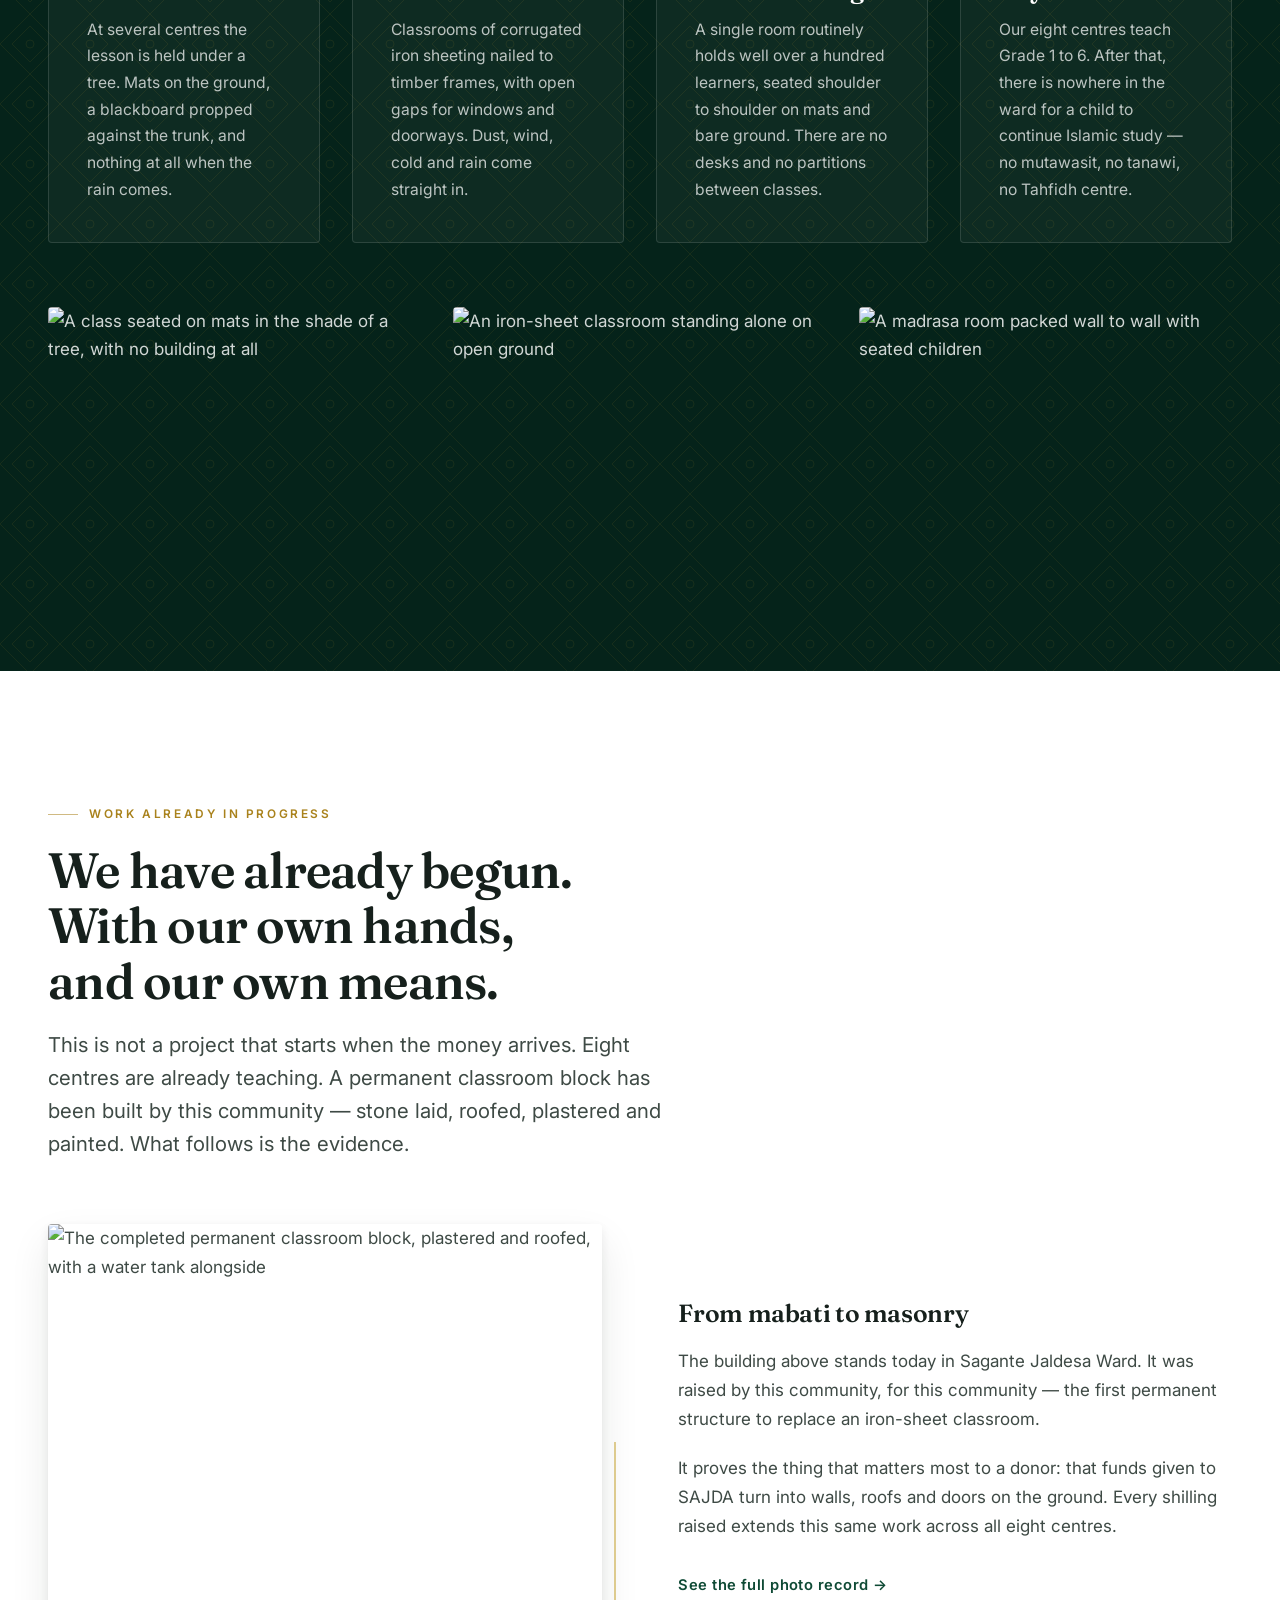
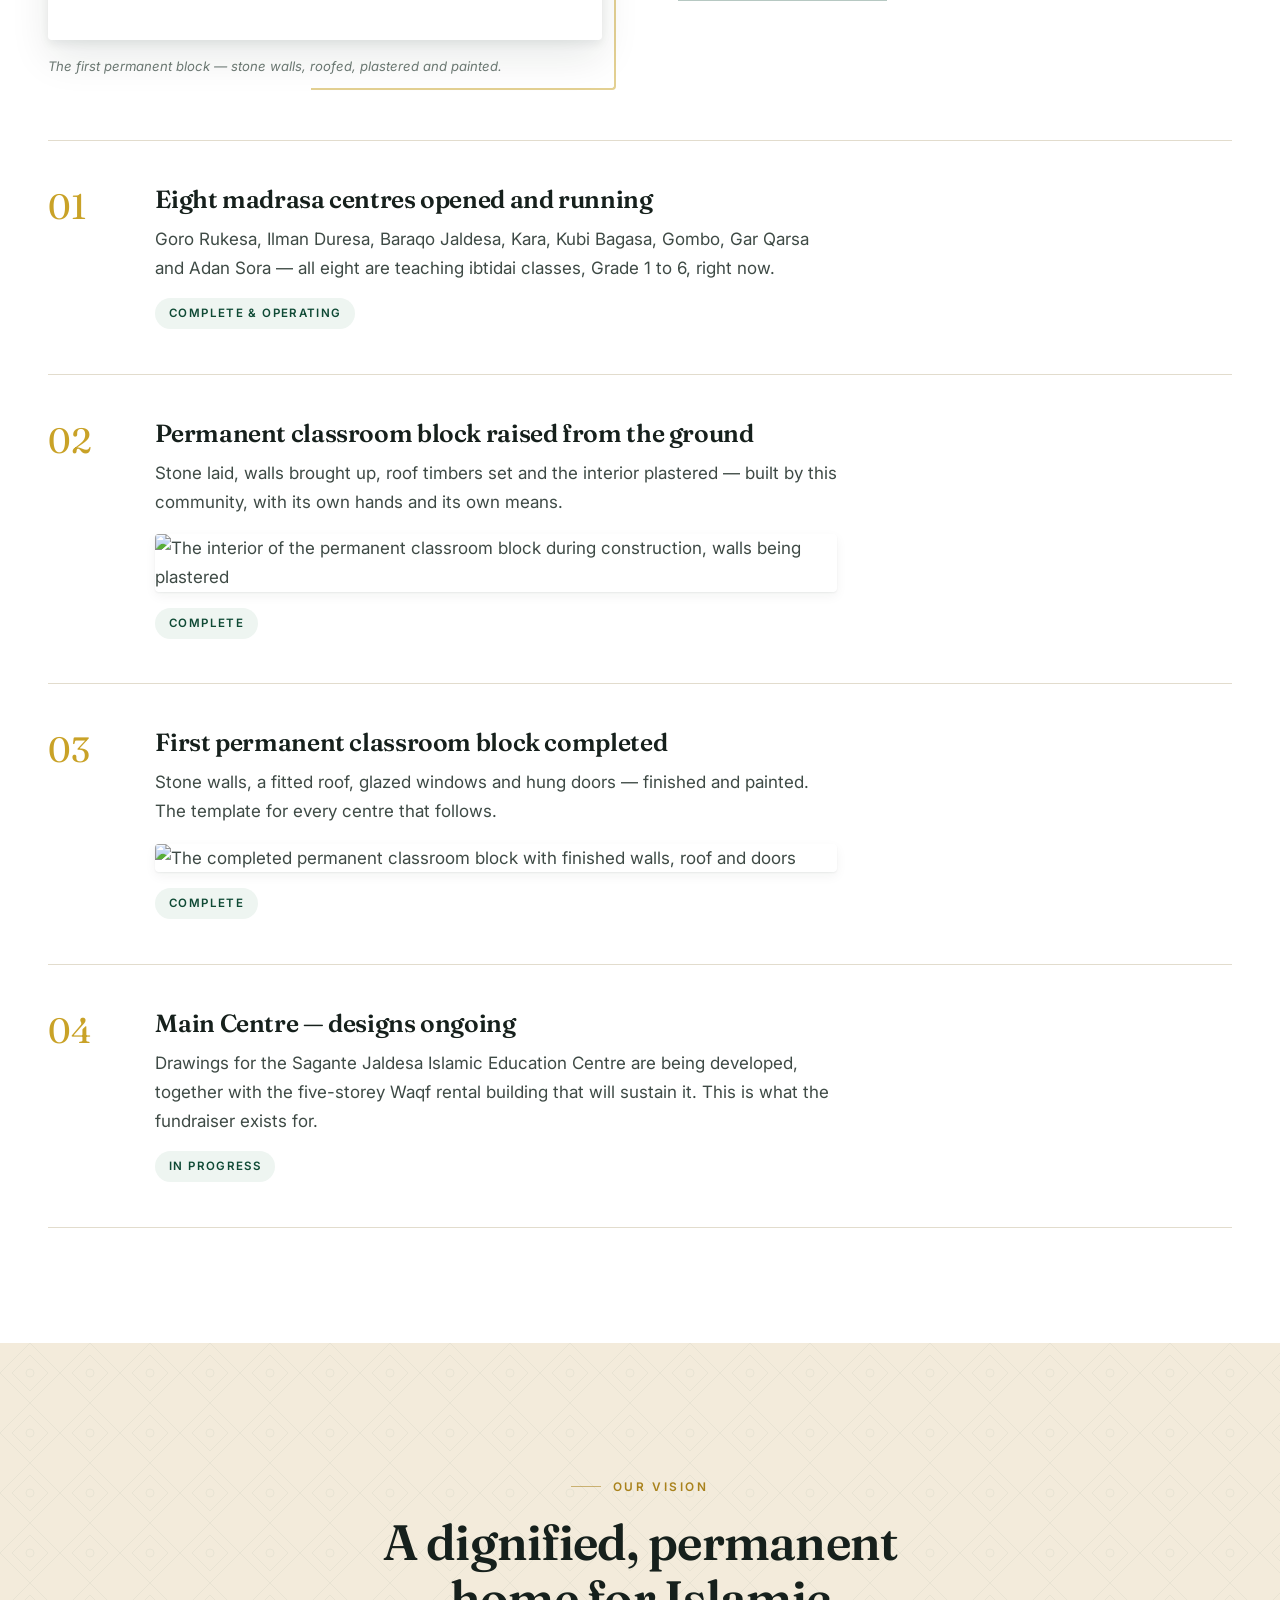
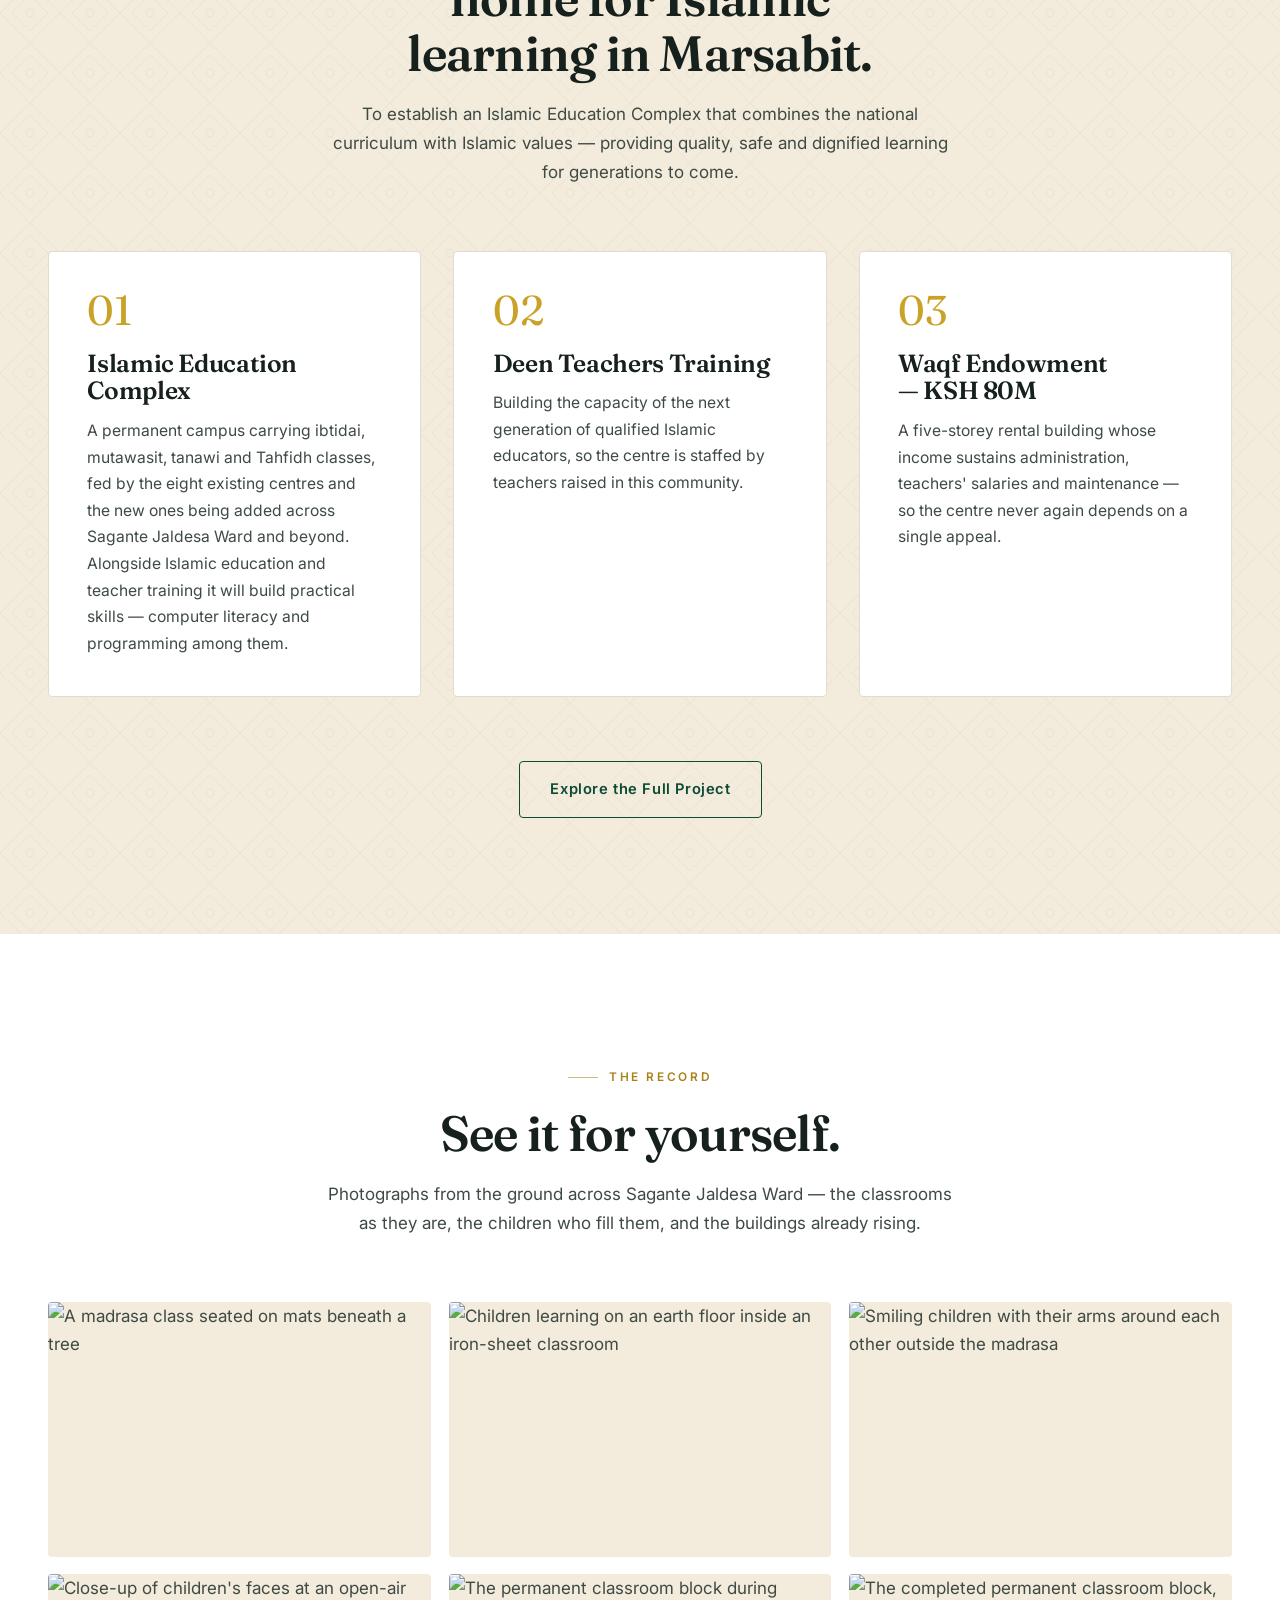
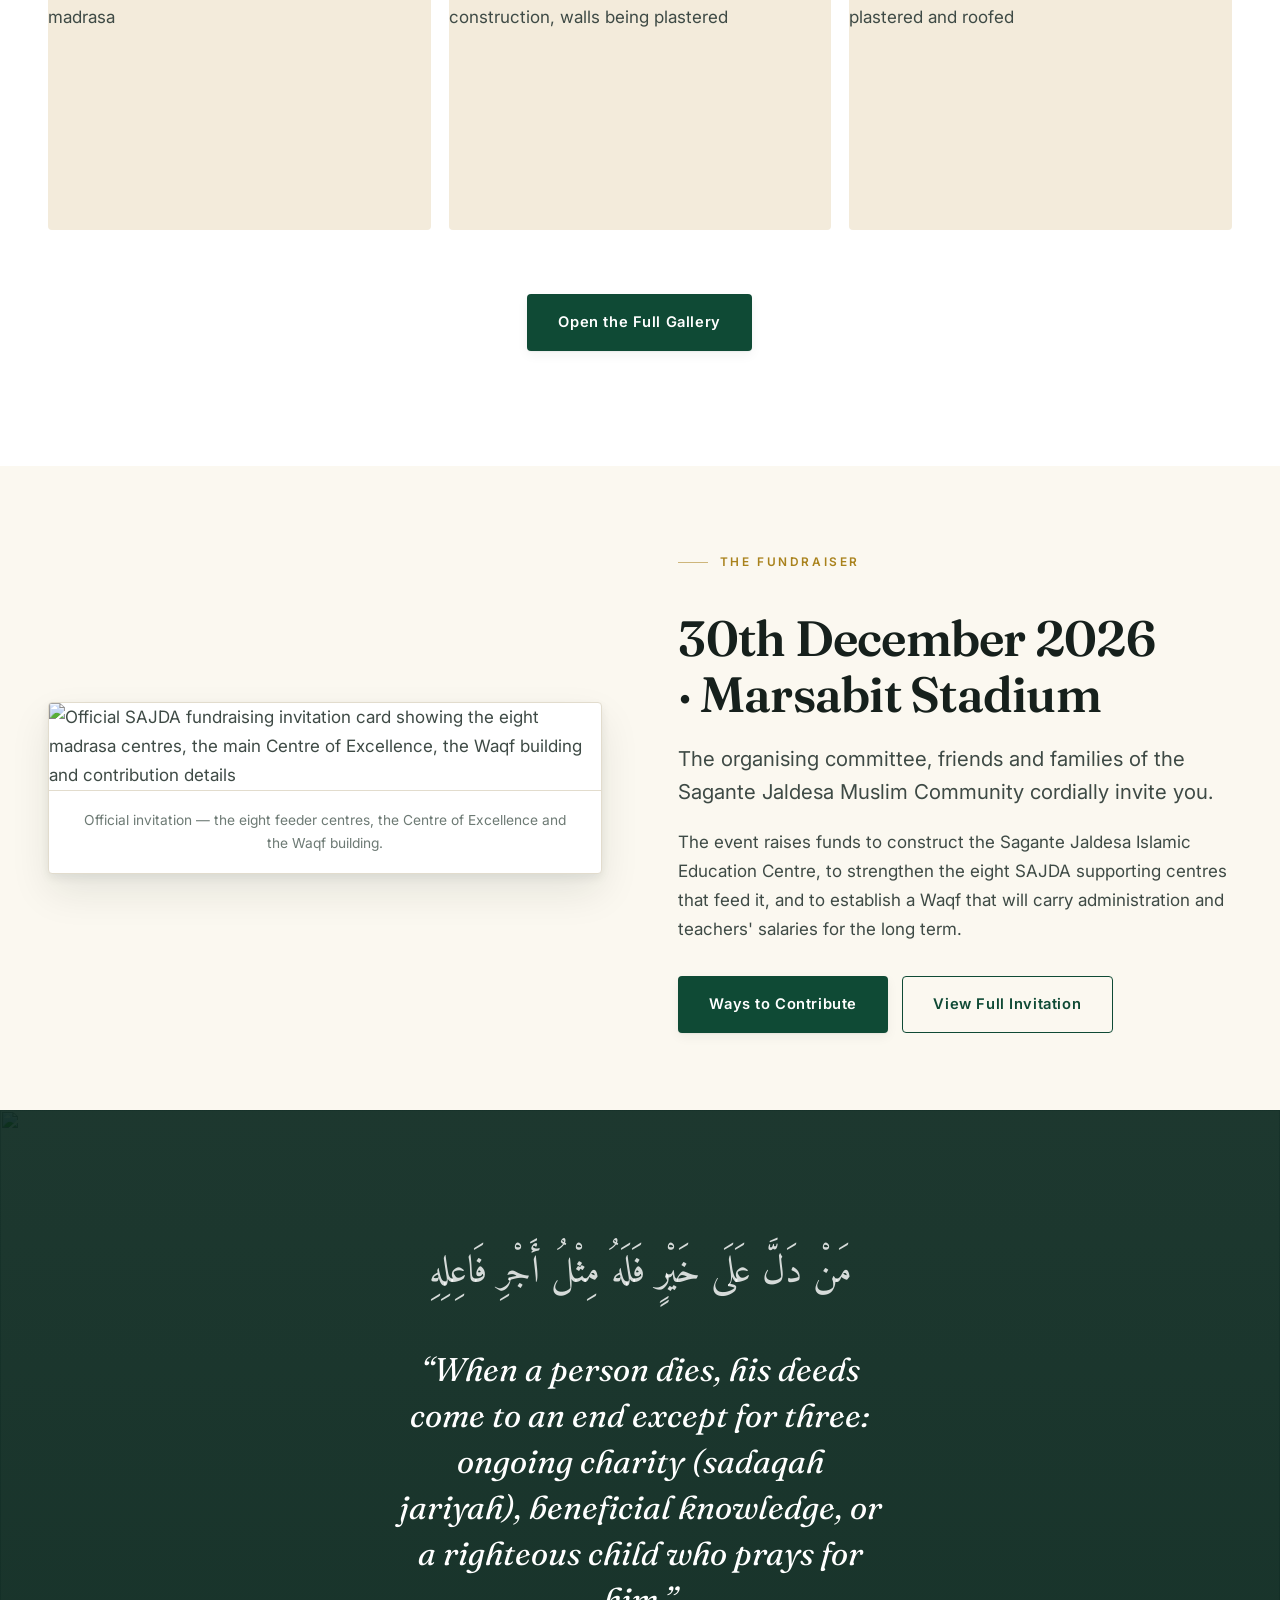
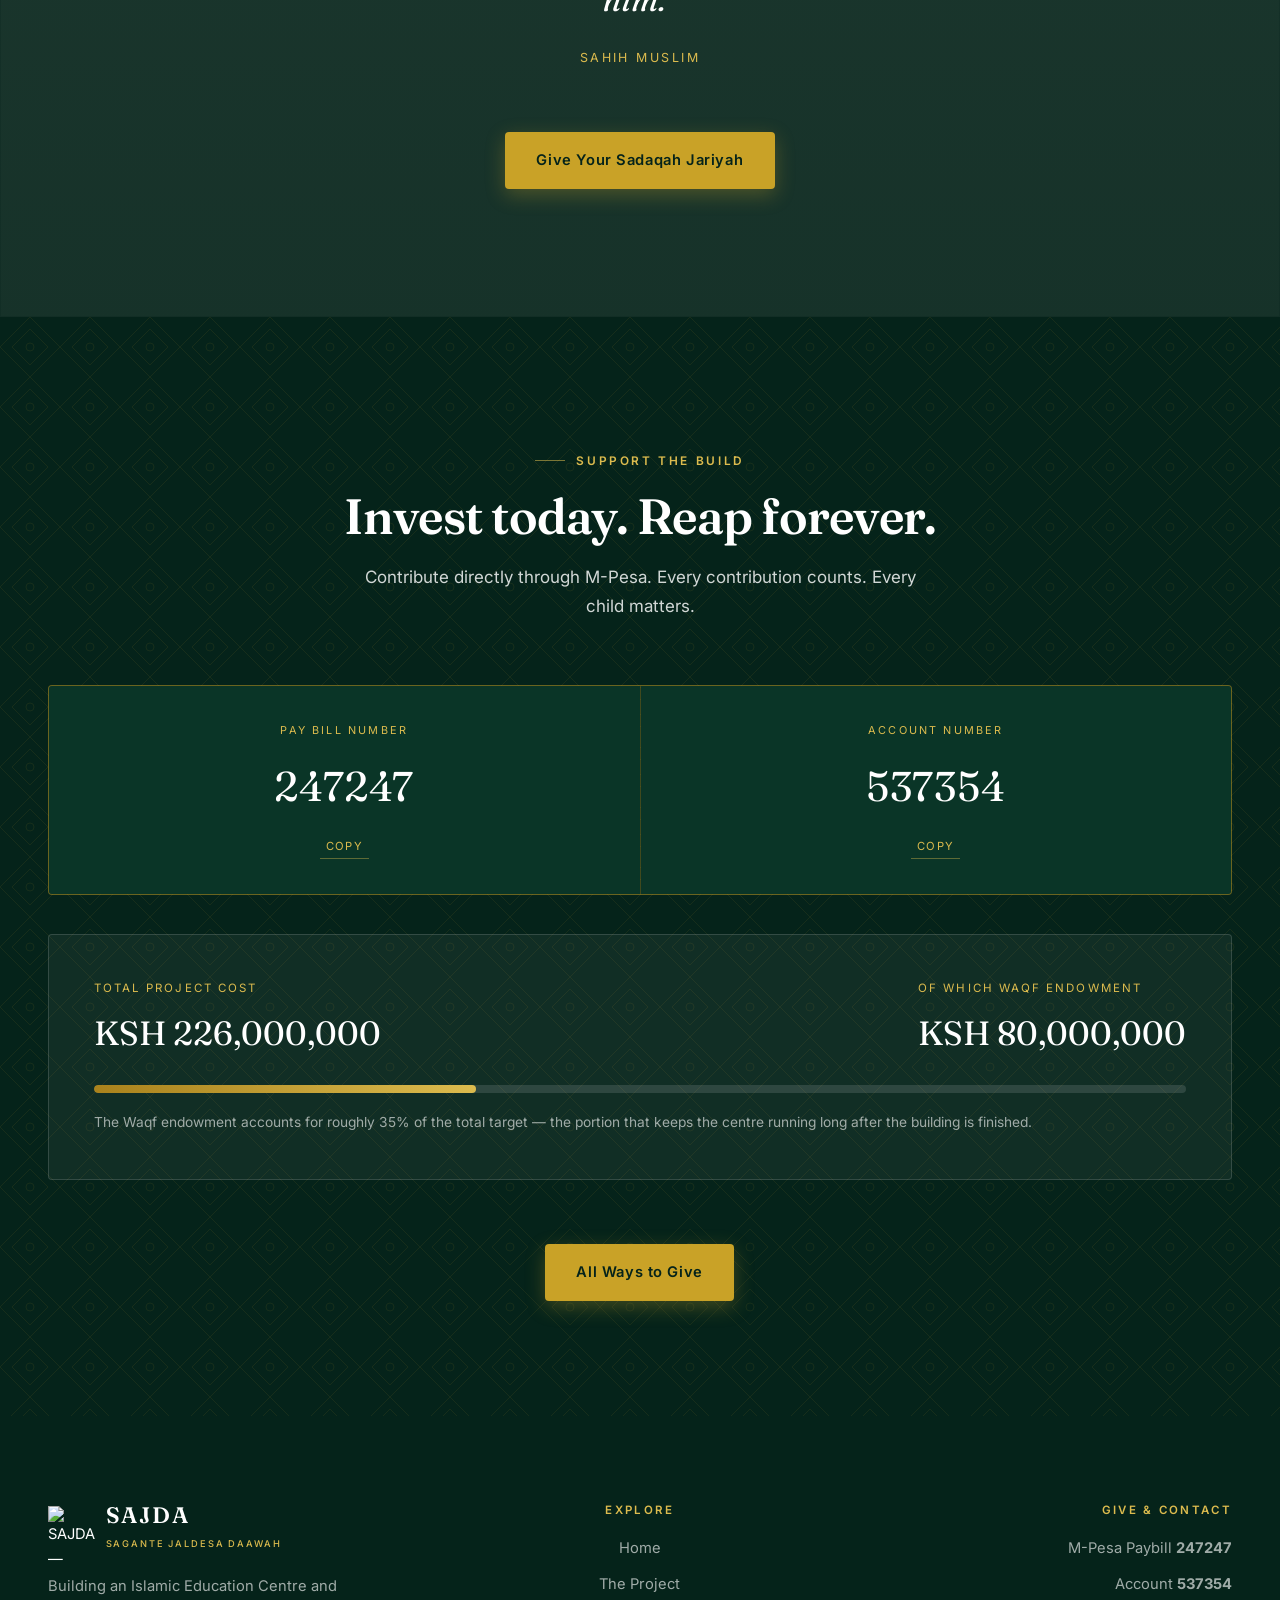
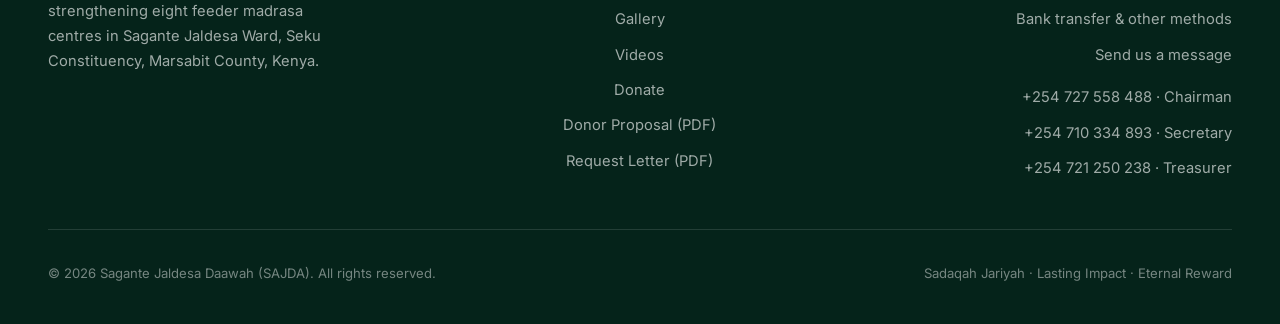
==== commit 4c65fa12: "Add visitor analytics, a contact form and WhatsApp buttons - GoatCounter on every page (cookie-free," ====
--- a/index.html
+++ b/index.html
@@ -17,6 +17,8 @@
 <link href="https://fonts.googleapis.com/css2?family=Fraunces:ital,opsz,wght@0,9..144,400..700;1,9..144,400..600&family=Inter:wght@400;500;600&family=Amiri:wght@400;700&display=swap" rel="stylesheet">
 <link rel="stylesheet" href="assets/css/styles.css">
 <link rel="icon" type="image/png" href="assets/img/logo-96.png">
+<!-- Visitor counts: GoatCounter (no cookies). Dashboard: https://sajda.goatcounter.com -->
+<script data-goatcounter="https://sajda.goatcounter.com/count" async src="https://gc.zgo.at/count.js"></script>
 </head>
 <body>
 
@@ -655,6 +657,7 @@
           <li>M-Pesa Paybill <strong>247247</strong></li>
           <li>Account <strong>537354</strong></li>
           <li><a href="donate.html">Bank transfer &amp; other methods</a></li>
+          <li><a href="donate.html#message">Send us a message</a></li>
           <li style="margin-top:1.1rem"><a href="tel:+254727558488">+254 727 558 488</a> · Chairman</li>
           <li><a href="tel:+254710334893">+254 710 334 893</a> · Secretary</li>
           <li><a href="tel:+254721250238">+254 721 250 238</a> · Treasurer</li>
--- a/assets/css/styles.css
+++ b/assets/css/styles.css
@@ -1421,3 +1421,68 @@
   white-space: nowrap;
   border: 0;
 }
+
+/* --- Contact form + WhatsApp (donate.html#message) ------------------------ */
+.message {
+  display: grid;
+  grid-template-columns: 1.6fr 1fr;
+  gap: clamp(1.5rem, 4vw, 3rem);
+  align-items: start;
+  max-width: 1040px;
+  margin-inline: auto;
+}
+@media (max-width: 820px) { .message { grid-template-columns: 1fr; } }
+.message__form {
+  padding: clamp(1.25rem, 3.5vw, 2.25rem);
+  background: var(--paper);
+  border: 1px solid var(--line);
+  border-radius: var(--radius);
+  box-shadow: var(--shadow-sm);
+}
+.field { display: flex; flex-direction: column; gap: .4rem; margin-bottom: 1.1rem; }
+.field-row { display: grid; grid-template-columns: 1fr 1fr; gap: 1rem; }
+@media (max-width: 560px) { .field-row { grid-template-columns: 1fr; } }
+.field label { font-size: .86rem; font-weight: 600; color: var(--ink); }
+.field__opt { font-weight: 400; color: var(--muted); }
+.field input, .field select, .field textarea {
+  width: 100%;
+  padding: .75rem .9rem;
+  font: inherit;
+  font-size: 1rem;
+  color: var(--ink);
+  background: var(--cream);
+  border: 1px solid var(--line);
+  border-radius: var(--radius);
+  transition: border-color .2s var(--ease), box-shadow .2s var(--ease);
+}
+.field textarea { resize: vertical; min-height: 8rem; }
+.field input:focus, .field select:focus, .field textarea:focus {
+  outline: none;
+  border-color: var(--green-600);
+  box-shadow: 0 0 0 3px rgba(31, 133, 96, .18);
+}
+.message__trap { position: absolute; left: -9999px; }   /* spam bots fill it; people never see it */
+.message__form .btn { margin-top: .4rem; }
+.message__form .btn[disabled] { opacity: .6; cursor: wait; transform: none; }
+.message__status { margin-top: 1rem; font-size: .95rem; min-height: 1.5em; }
+.message__status.is-ok { color: var(--green-600); font-weight: 600; }
+.message__status.is-err { color: #b3261e; font-weight: 600; }
+
+.message__wa h3 { font-size: 1.4rem; color: var(--ink); margin-bottom: .4rem; }
+.message__wa p { margin-bottom: 1.2rem; }
+.wa-btn {
+  display: flex;
+  align-items: center;
+  gap: .9rem;
+  padding: .85rem 1.1rem;
+  margin-bottom: .75rem;
+  background: var(--paper);
+  border: 1px solid var(--line);
+  border-radius: var(--radius);
+  color: var(--ink);
+  transition: border-color .25s var(--ease), transform .25s var(--ease);
+}
+.wa-btn:hover { border-color: #25d366; transform: translateY(-2px); }
+.wa-btn svg { flex: none; width: 30px; height: 30px; color: #25d366; }
+.wa-btn span { display: flex; flex-direction: column; font-size: .95rem; font-variant-numeric: tabular-nums; }
+.wa-btn strong { font-size: .72rem; letter-spacing: .1em; text-transform: uppercase; color: var(--muted); }
